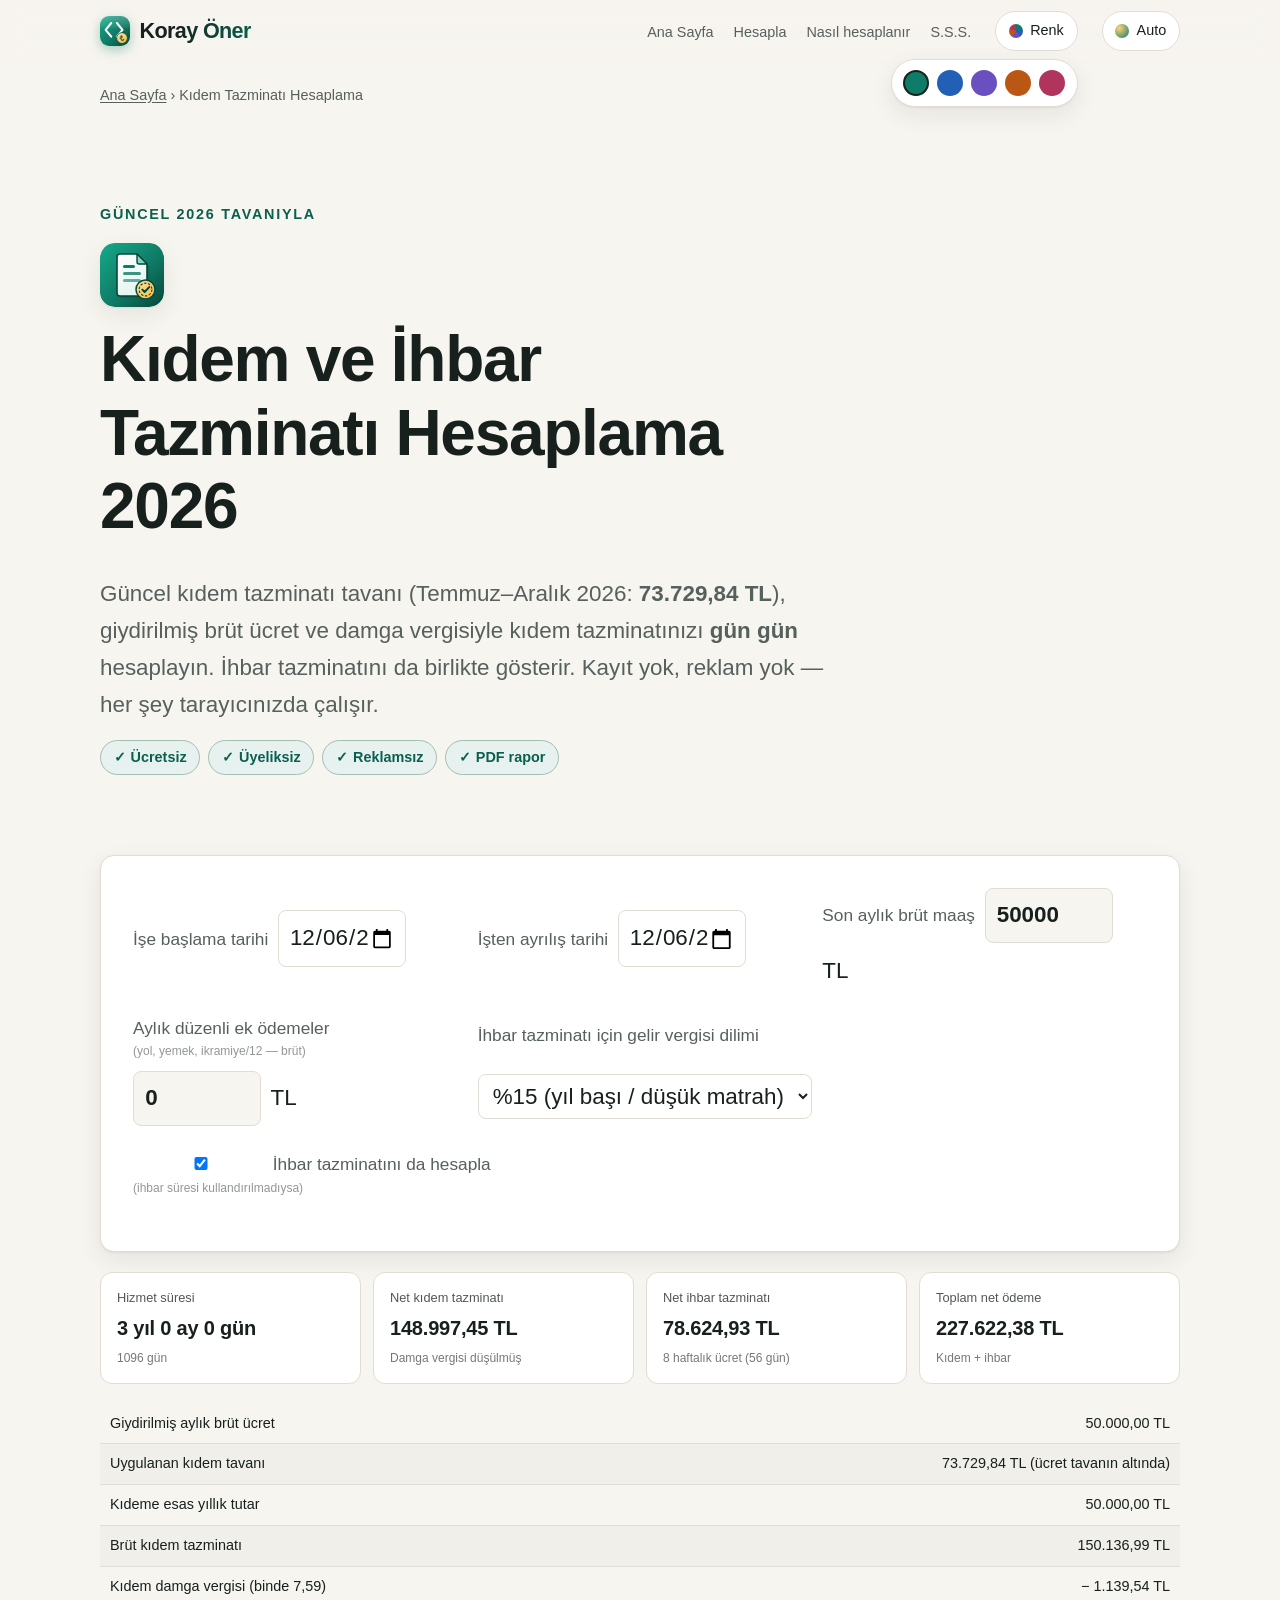
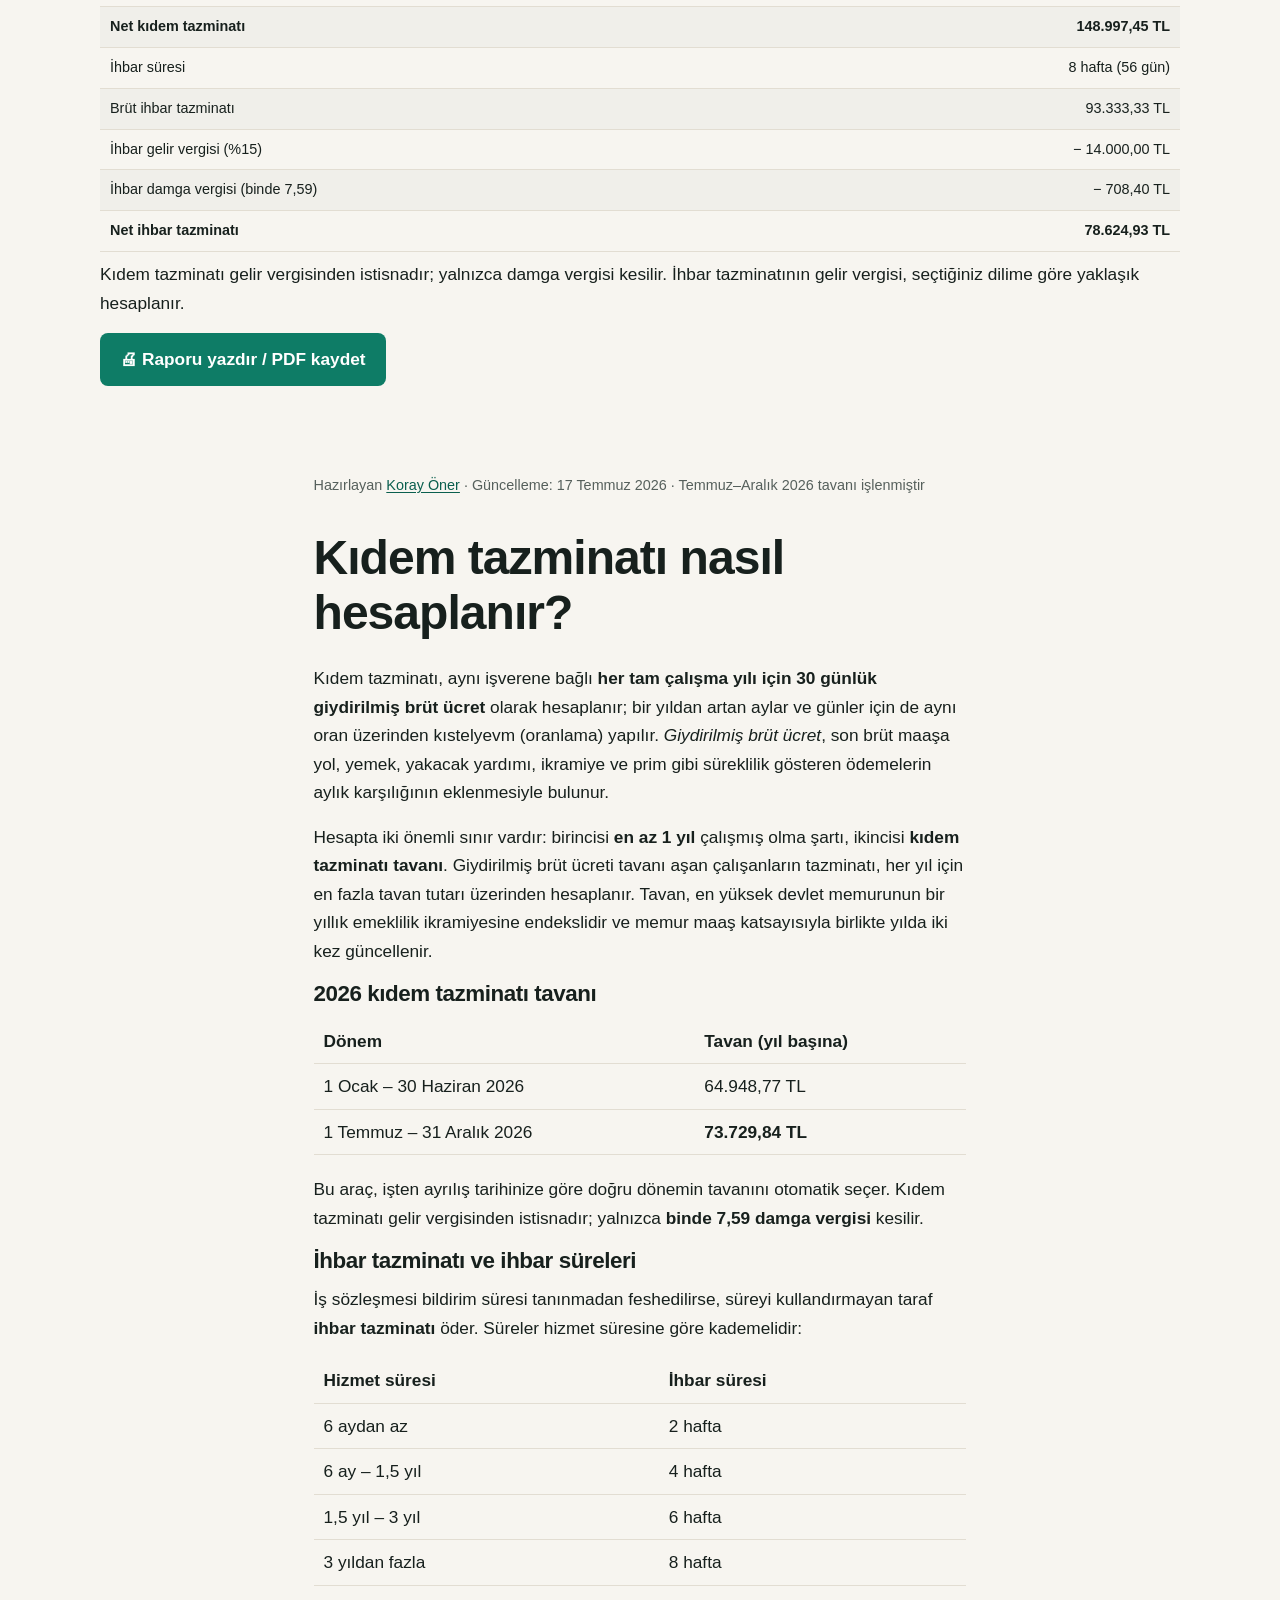
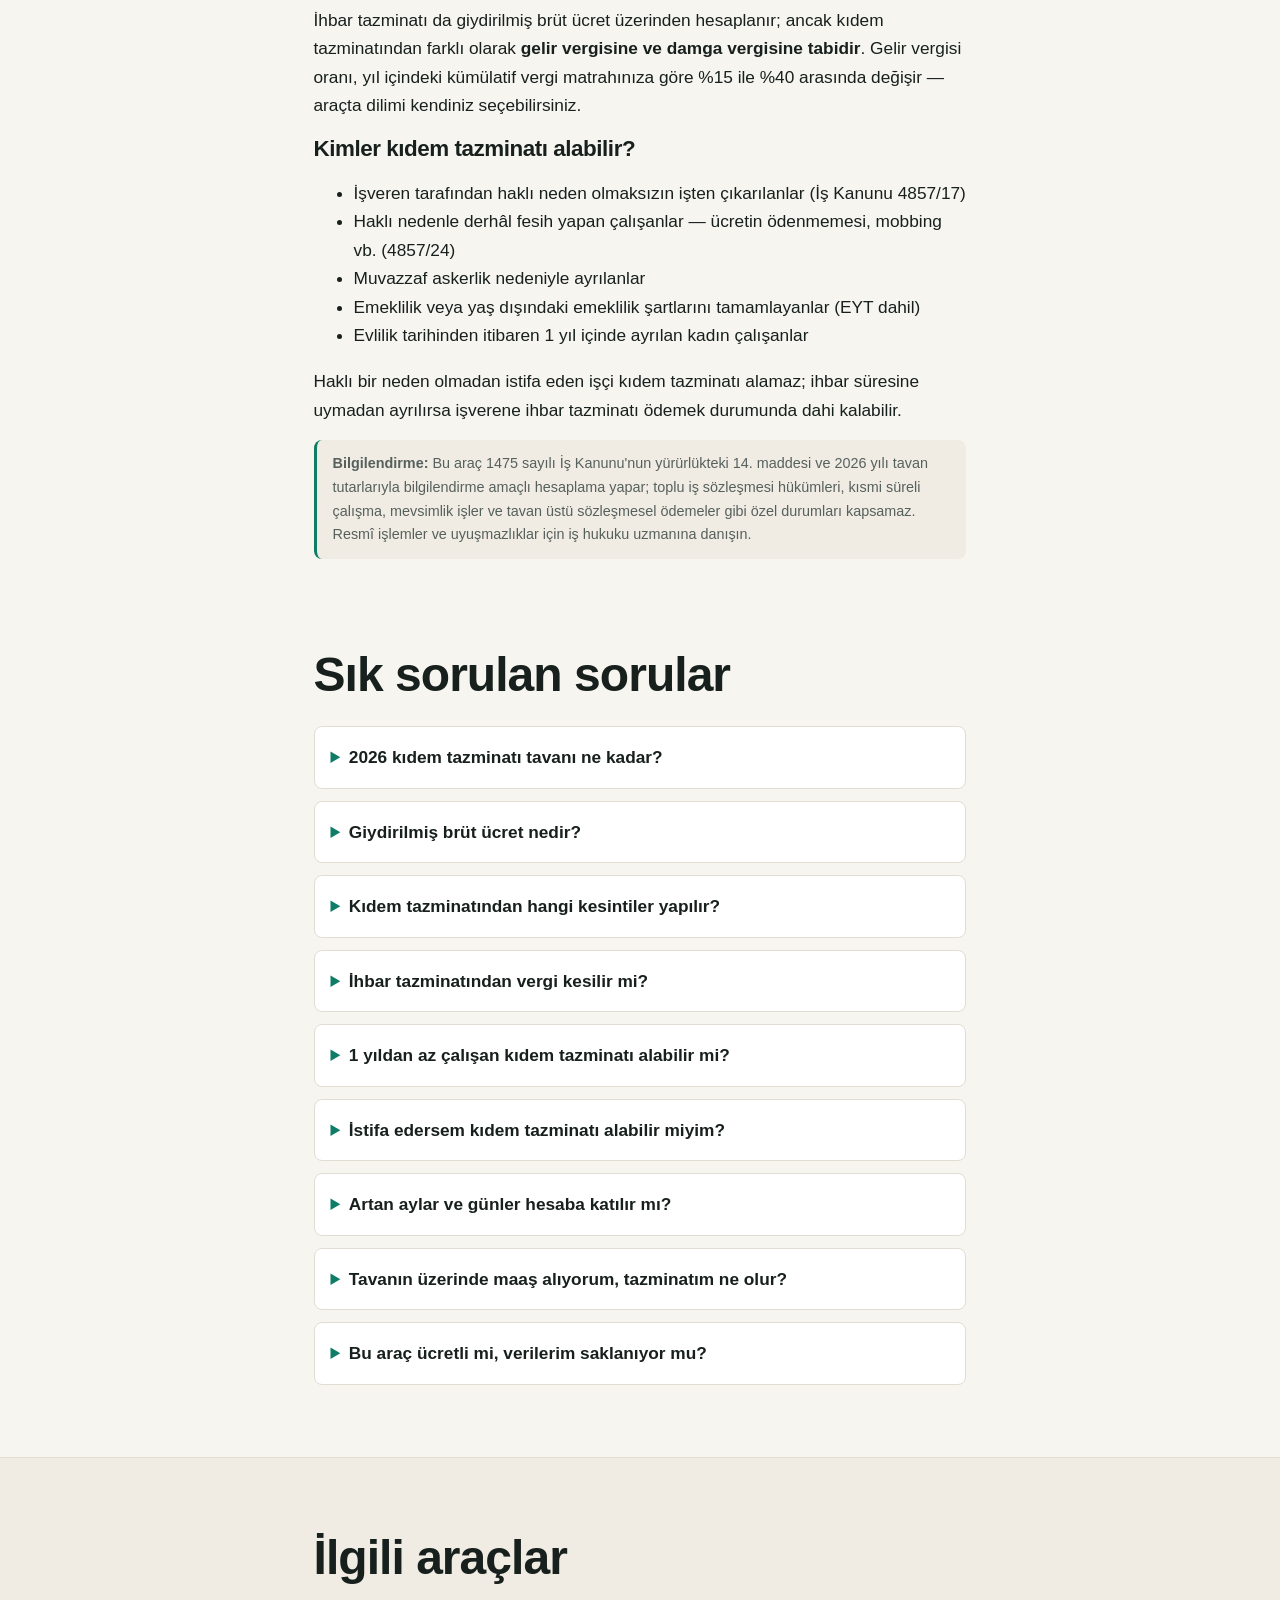
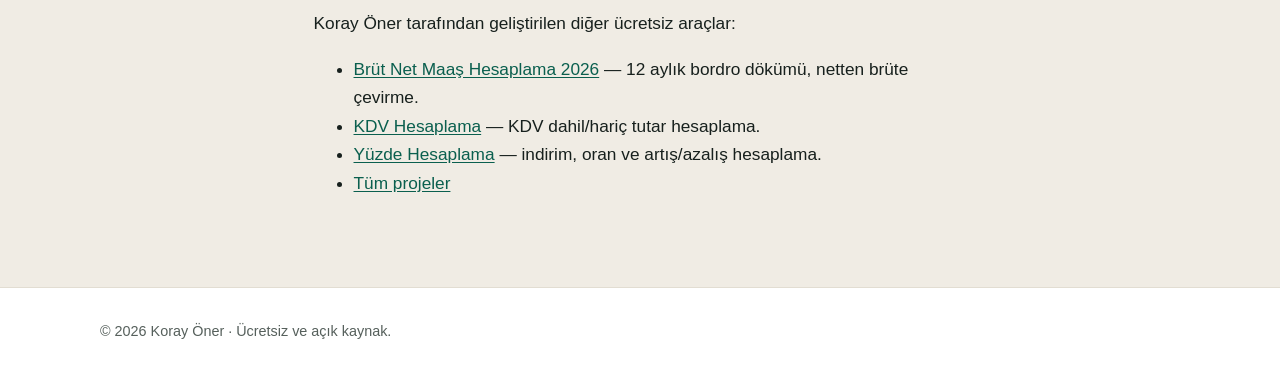
==== kidem-tazminati-hesaplama/index.html @ 37cda0bd "Tasarım yenilemesi: güçlü SVG logolar, palet seçici, araç dizini, PDF rapor - Site logosu ve araç ik" ====
<!DOCTYPE html>
<html lang="tr" data-theme="auto">
<head>
  <!-- Google tag (gtag.js) -->
  <script async src="https://www.googletagmanager.com/gtag/js?id=G-S3QSJJ3FFY"></script>
  <script>
    window.dataLayer = window.dataLayer || [];
    function gtag(){dataLayer.push(arguments);}
    gtag('js', new Date());
    gtag('config', 'G-S3QSJJ3FFY');
  </script>
  <meta charset="UTF-8">
  <meta name="viewport" content="width=device-width, initial-scale=1">
  <title>Kıdem ve İhbar Tazminatı Hesaplama 2026 — Ücretsiz ve Üyeliksiz | Koray Öner</title>
  <meta name="description" content="2026 kıdem tazminatı hesaplama: güncel tavan (Temmuz–Aralık 73.729,84 TL), giydirilmiş brüt ücret, damga vergisi ve ihbar tazminatıyla gün gün hesaplayın; PDF rapor alın. Tamamen ücretsiz, üyelik gerektirmez.">
  <meta name="author" content="Koray Öner">
  <link rel="author" href="https://github.com/korayoner">
  <meta name="theme-color" content="#0e7c66" media="(prefers-color-scheme: light)">
  <meta name="theme-color" content="#0b0d10" media="(prefers-color-scheme: dark)">
  <meta name="color-scheme" content="light dark">
  <meta name="robots" content="index, follow, max-image-preview:large, max-snippet:-1">
  <link rel="canonical" href="https://korayoner.github.io/kidem-tazminati-hesaplama/">

  <link rel="icon" href="../favicon.ico" sizes="32x32">
  <link rel="icon" href="favicon.svg" type="image/svg+xml">
  <link rel="apple-touch-icon" href="../apple-touch-icon.png">

  <meta property="og:type" content="website">
  <meta property="og:site_name" content="Koray Öner">
  <meta property="og:title" content="Kıdem ve İhbar Tazminatı Hesaplama 2026 — Güncel Tavanla">
  <meta property="og:description" content="Güncel kıdem tazminatı tavanı, giydirilmiş brüt ücret ve damga vergisiyle kıdem + ihbar tazminatını gün gün hesaplayın.">
  <meta property="og:url" content="https://korayoner.github.io/kidem-tazminati-hesaplama/">
  <meta property="og:locale" content="tr_TR">
  <meta property="og:image" content="https://korayoner.github.io/images/koray-oner-kapak.png">
  <meta property="og:image:width" content="1200">
  <meta property="og:image:height" content="630">
  <meta property="og:image:alt" content="Koray Öner tarafından geliştirilen ücretsiz kıdem tazminatı hesaplama aracı">
  <meta name="twitter:card" content="summary_large_image">
  <meta name="twitter:title" content="Kıdem ve İhbar Tazminatı Hesaplama 2026">
  <meta name="twitter:description" content="Güncel tavanla kıdem ve ihbar tazminatı hesaplama — ücretsiz, reklamsız, kayıtsız.">
  <meta name="twitter:image" content="https://korayoner.github.io/images/koray-oner-kapak.png">

  <link rel="stylesheet" href="../style.css">
  <link rel="stylesheet" href="../tools.css">
  <link rel="stylesheet" href="style.css">

  <script type="application/ld+json">
  {
    "@context": "https://schema.org",
    "@graph": [
      {
        "@type": "WebApplication",
        "@id": "https://korayoner.github.io/kidem-tazminati-hesaplama/#app",
        "name": "Kıdem ve İhbar Tazminatı Hesaplama 2026",
        "url": "https://korayoner.github.io/kidem-tazminati-hesaplama/",
        "applicationCategory": "FinanceApplication",
        "operatingSystem": "Any (web browser)",
        "inLanguage": "tr",
        "isAccessibleForFree": true,
        "offers": { "@type": "Offer", "price": "0", "priceCurrency": "TRY" },
        "description": "2026 kıdem tazminatı tavanı, giydirilmiş brüt ücret, damga vergisi ve ihbar süreleriyle kıdem ve ihbar tazminatı hesaplama aracı. Hizmet süresini gün gün hesaplar.",
        "author": { "@id": "https://korayoner.github.io/#koray-oner" },
        "creator": { "@id": "https://korayoner.github.io/#koray-oner" },
        "publisher": { "@id": "https://korayoner.github.io/#koray-oner" }
      },
      {
        "@type": "Person",
        "@id": "https://korayoner.github.io/#koray-oner",
        "name": "Koray Öner",
        "url": "https://korayoner.github.io/",
        "jobTitle": "Yazılım Geliştirici",
        "sameAs": [
          "https://onerkoray.github.io/",
          "https://github.com/korayoner",
          "https://www.linkedin.com/in/korayoner/",
          "https://substack.com/@korayner",
          "https://www.xing.com/profile/Koray_Oener015108",
          "https://dl.acm.org/profile/81100070426",
          "https://metu.academia.edu/KorayÖner",
          "https://500px.com/p/korayoner",
          "https://www.reddit.com/user/Affectionate_Fig3049"
        ]
      },
      {
        "@type": "BreadcrumbList",
        "itemListElement": [
          { "@type": "ListItem", "position": 1, "name": "Ana Sayfa", "item": "https://korayoner.github.io/" },
          { "@type": "ListItem", "position": 2, "name": "Kıdem Tazminatı Hesaplama", "item": "https://korayoner.github.io/kidem-tazminati-hesaplama/" }
        ]
      },
      {
        "@type": "HowTo",
        "name": "Kıdem tazminatı nasıl hesaplanır?",
        "description": "2026 yılında kıdem tazminatı hesaplamanın adımları.",
        "step": [
          { "@type": "HowToStep", "position": 1, "name": "Giydirilmiş brüt ücreti bulun", "text": "Son brüt maaşa yol, yemek, ikramiye gibi düzenli ödemelerin aylık karşılığı eklenir; buna giydirilmiş brüt ücret denir." },
          { "@type": "HowToStep", "position": 2, "name": "Tavanla karşılaştırın", "text": "Giydirilmiş brüt, kıdem tazminatı tavanını (Temmuz–Aralık 2026: 73.729,84 TL) aşıyorsa hesapta tavan tutarı esas alınır." },
          { "@type": "HowToStep", "position": 3, "name": "Hizmet süresiyle çarpın", "text": "Her tam yıl için 30 günlük (bir aylık) giydirilmiş brüt ücret ödenir; artan aylar ve günler de oranlanarak eklenir." },
          { "@type": "HowToStep", "position": 4, "name": "Damga vergisini düşün", "text": "Kıdem tazminatı gelir vergisinden istisnadır; yalnızca binde 7,59 damga vergisi kesilir. Kalan tutar net kıdem tazminatıdır." }
        ]
      },
      {
        "@type": "FAQPage",
        "mainEntity": [
          { "@type": "Question", "name": "2026 kıdem tazminatı tavanı ne kadar?", "acceptedAnswer": { "@type": "Answer", "text": "1 Temmuz – 31 Aralık 2026 döneminde kıdem tazminatı tavanı 73.729,84 TL'dir. Ocak–Haziran 2026 döneminde 64.948,77 TL olarak uygulanmıştır. Giydirilmiş brüt ücreti tavanı aşanların kıdem tazminatı, her yıl için en fazla tavan tutarı üzerinden hesaplanır." } },
          { "@type": "Question", "name": "Kıdem tazminatını kimler alabilir?", "acceptedAnswer": { "@type": "Answer", "text": "Aynı işverene bağlı en az 1 yıl çalışmış olmak şartıyla; işveren tarafından haklı neden olmaksızın işten çıkarılanlar, haklı nedenle istifa edenler, askerlik, emeklilik, kadın çalışanın evlilik sonrası 1 yıl içinde ayrılması gibi durumlarda kıdem tazminatı hak edilir. Kendi isteğiyle (haklı neden olmadan) istifa eden işçi kıdem tazminatı alamaz." } },
          { "@type": "Question", "name": "Giydirilmiş brüt ücret nedir?", "acceptedAnswer": { "@type": "Answer", "text": "Son brüt maaşa ek olarak süreklilik gösteren yol, yemek, yakacak, ikramiye, prim gibi ödemelerin aylık karşılığının eklenmesiyle bulunan tutardır. Kıdem ve ihbar tazminatı bu giydirilmiş ücret üzerinden hesaplanır." } },
          { "@type": "Question", "name": "Kıdem tazminatından vergi kesilir mi?", "acceptedAnswer": { "@type": "Answer", "text": "Tavana kadar olan kıdem tazminatı gelir vergisinden istisnadır; yalnızca binde 7,59 oranında damga vergisi kesilir. İhbar tazminatı ise hem gelir vergisine hem damga vergisine tabidir." } },
          { "@type": "Question", "name": "İhbar tazminatı nasıl hesaplanır?", "acceptedAnswer": { "@type": "Answer", "text": "İhbar süresi hizmet süresine göre belirlenir: 6 aydan az çalışmada 2 hafta, 6 ay–1,5 yıl arasında 4 hafta, 1,5–3 yıl arasında 6 hafta, 3 yıldan fazla çalışmada 8 haftadır. İhbar tazminatı, bu sürenin giydirilmiş brüt ücret karşılığıdır ve gelir vergisi ile damga vergisi kesilir." } },
          { "@type": "Question", "name": "İstifa eden işçi kıdem tazminatı alabilir mi?", "acceptedAnswer": { "@type": "Answer", "text": "Kural olarak alamaz. Ancak haklı nedenle fesih (ücretin ödenmemesi, mobbing vb.), askerlik, emeklilik veya yaş dışındaki emeklilik şartlarını tamamlama (EYT dahil) ve kadın çalışanın evlilik tarihinden itibaren 1 yıl içinde ayrılması durumlarında istifa etse de kıdem tazminatına hak kazanır." } },
          { "@type": "Question", "name": "Kıdem tazminatında hizmet süresi nasıl hesaplanır?", "acceptedAnswer": { "@type": "Answer", "text": "İşe başlama ve iş sözleşmesinin sona erdiği tarih arasındaki süre esas alınır. Her tam yıl için 30 günlük giydirilmiş ücret ödenir; bir yıldan artan aylar ve günler de aynı oran üzerinden kıstelyevm (oranlama) yöntemiyle hesaplanır." } }
        ]
      }
    ]
  }
  </script>
</head>
<body>
  <a class="skip-link" href="#main">İçeriğe geç</a>

  <header class="site-header" role="banner">
    <div class="wrap header-inner">
      <a class="brand" href="../" aria-label="Koray Öner ana sayfa">
        <img class="brand-mark" src="../logo.svg" width="32" height="32" alt="" aria-hidden="true">
        <span class="brand-name">Koray Öner</span>
      </a>
      <nav class="site-nav" aria-label="Birincil">
        <ul>
          <li><a href="../">Ana Sayfa</a></li>
          <li><a href="#hesapla">Hesapla</a></li>
          <li><a href="#nasil">Nasıl hesaplanır</a></li>
          <li><a href="#sss">S.S.S.</a></li>
        </ul>
      </nav>
      <div class="palette">
        <button class="theme-toggle palette-toggle" type="button" aria-expanded="false" aria-label="Renk paleti seç">
          <span class="palette-dot" aria-hidden="true"></span>
          <span class="theme-toggle-label">Renk</span>
        </button>
        <div class="palette-pop" hidden>
          <button type="button" data-accent="yesil" style="--sw:#0e7c66" aria-label="Yeşil tema"></button>
          <button type="button" data-accent="mavi" style="--sw:#2160b4" aria-label="Mavi tema"></button>
          <button type="button" data-accent="mor" style="--sw:#6a4fc0" aria-label="Mor tema"></button>
          <button type="button" data-accent="turuncu" style="--sw:#bb5714" aria-label="Turuncu tema"></button>
          <button type="button" data-accent="gul" style="--sw:#b0345c" aria-label="Gül tema"></button>
        </div>
      </div>
      <button class="theme-toggle" type="button" id="themeToggle" aria-label="Temayı değiştir">
        <span class="theme-toggle-icon" aria-hidden="true"></span>
        <span class="theme-toggle-label">Tema</span>
      </button>
    </div>
  </header>

  <main id="main">
    <nav class="breadcrumb wrap" aria-label="Site haritası">
      <a href="../">Ana Sayfa</a> <span aria-hidden="true">›</span> Kıdem Tazminatı Hesaplama
    </nav>

    <section class="hero" aria-labelledby="hero-title">
      <div class="wrap hero-inner">
        <p class="eyebrow">Güncel 2026 tavanıyla</p>
        <img class="tool-logo" src="favicon.svg" width="60" height="60" alt="" aria-hidden="true" decoding="async">
        <h1 id="hero-title">Kıdem ve İhbar Tazminatı Hesaplama 2026</h1>
        <p class="lede">
          Güncel kıdem tazminatı tavanı (Temmuz–Aralık 2026: <strong>73.729,84 TL</strong>),
          giydirilmiş brüt ücret ve damga vergisiyle kıdem tazminatınızı <strong>gün gün</strong> hesaplayın.
          İhbar tazminatını da birlikte gösterir. Kayıt yok, reklam yok — her şey tarayıcınızda çalışır.
        </p>
        <ul class="badges" aria-label="Araç özellikleri">
          <li>Ücretsiz</li>
          <li>Üyeliksiz</li>
          <li>Reklamsız</li>
          <li>PDF rapor</li>
        </ul>
      </div>
    </section>

    <section id="hesapla" class="calc" aria-labelledby="calc-title">
      <div class="wrap">
        <h2 id="calc-title" class="visually-hidden">Kıdem ve ihbar tazminatı hesaplama aracı</h2>

        <div class="report-head" aria-hidden="true">
          <img src="favicon.svg" alt="">
          <div>
            <div class="report-title">Kıdem ve İhbar Tazminatı Raporu — 2026</div>
            <div class="report-meta">korayoner.github.io/kidem-tazminati-hesaplama · Rapor tarihi: <span id="report-date"></span></div>
          </div>
        </div>
        <div class="report-inputs" id="report-inputs" aria-hidden="true"></div>

        <form id="kidem-form" class="panel">
          <div class="field-grid">
            <p class="panel-q">
              <label for="in-start">İşe başlama tarihi</label>
              <input type="date" id="in-start" required>
            </p>
            <p class="panel-q">
              <label for="in-end">İşten ayrılış tarihi</label>
              <input type="date" id="in-end" required>
            </p>
            <p class="panel-q">
              <label for="in-gross">Son aylık brüt maaş</label>
              <input type="text" id="in-gross" inputmode="decimal" value="50000"> TL
            </p>
            <p class="panel-q">
              <label for="in-extras">Aylık düzenli ek ödemeler <span class="muted-note">(yol, yemek, ikramiye/12 — brüt)</span></label>
              <input type="text" id="in-extras" inputmode="decimal" value="0"> TL
            </p>
            <p class="panel-q">
              <label for="in-bracket">İhbar tazminatı için gelir vergisi dilimi</label>
              <select id="in-bracket">
                <option value="0.15" selected>%15 (yıl başı / düşük matrah)</option>
                <option value="0.20">%20</option>
                <option value="0.27">%27</option>
                <option value="0.35">%35</option>
                <option value="0.40">%40</option>
              </select>
            </p>
            <p class="panel-q panel-q--check">
              <label><input type="checkbox" id="in-ihbar" checked> İhbar tazminatını da hesapla <span class="muted-note">(ihbar süresi kullandırılmadıysa)</span></label>
            </p>
          </div>
        </form>

        <div id="results" hidden>
          <div id="summary" aria-live="polite"></div>
          <div id="detail"></div>
          <p class="report-actions no-print">
            <button type="button" id="printBtn" class="btn btn-primary">🖨 Raporu yazdır / PDF kaydet</button>
          </p>
        </div>
        <p id="msg" class="muted-note" aria-live="polite" hidden></p>

        <div class="report-foot" aria-hidden="true">
          Bu rapor korayoner.github.io/kidem-tazminati-hesaplama adresindeki ücretsiz araçla, 1475 sayılı İş Kanunu m.14
          ve 2026 tavan tutarları kullanılarak bilgilendirme amaçlı oluşturulmuştur. Resmî işlemler için iş hukuku uzmanına danışın.
          · © Koray Öner
        </div>
      </div>
    </section>

    <article class="content">
      <div class="wrap prose">
        <p class="byline muted">Hazırlayan <a href="../#about" rel="author">Koray Öner</a> · Güncelleme: 17 Temmuz 2026 · Temmuz–Aralık 2026 tavanı işlenmiştir</p>

        <h2 id="nasil">Kıdem tazminatı nasıl hesaplanır?</h2>
        <p>
          Kıdem tazminatı, aynı işverene bağlı <strong>her tam çalışma yılı için 30 günlük giydirilmiş
          brüt ücret</strong> olarak hesaplanır; bir yıldan artan aylar ve günler için de aynı oran
          üzerinden kıstelyevm (oranlama) yapılır. <em>Giydirilmiş brüt ücret</em>, son brüt maaşa yol,
          yemek, yakacak yardımı, ikramiye ve prim gibi süreklilik gösteren ödemelerin aylık
          karşılığının eklenmesiyle bulunur.
        </p>
        <p>
          Hesapta iki önemli sınır vardır: birincisi <strong>en az 1 yıl</strong> çalışmış olma şartı,
          ikincisi <strong>kıdem tazminatı tavanı</strong>. Giydirilmiş brüt ücreti tavanı aşan
          çalışanların tazminatı, her yıl için en fazla tavan tutarı üzerinden hesaplanır. Tavan, en
          yüksek devlet memurunun bir yıllık emeklilik ikramiyesine endekslidir ve memur maaş
          katsayısıyla birlikte yılda iki kez güncellenir.
        </p>

        <h3>2026 kıdem tazminatı tavanı</h3>
        <table class="brackets">
          <thead><tr><th>Dönem</th><th>Tavan (yıl başına)</th></tr></thead>
          <tbody>
            <tr><td>1 Ocak – 30 Haziran 2026</td><td>64.948,77 TL</td></tr>
            <tr><td>1 Temmuz – 31 Aralık 2026</td><td><strong>73.729,84 TL</strong></td></tr>
          </tbody>
        </table>
        <p>
          Bu araç, işten ayrılış tarihinize göre doğru dönemin tavanını otomatik seçer. Kıdem
          tazminatı gelir vergisinden istisnadır; yalnızca <strong>binde 7,59 damga vergisi</strong>
          kesilir.
        </p>

        <h3>İhbar tazminatı ve ihbar süreleri</h3>
        <p>
          İş sözleşmesi bildirim süresi tanınmadan feshedilirse, süreyi kullandırmayan taraf
          <strong>ihbar tazminatı</strong> öder. Süreler hizmet süresine göre kademelidir:
        </p>
        <table class="brackets">
          <thead><tr><th>Hizmet süresi</th><th>İhbar süresi</th></tr></thead>
          <tbody>
            <tr><td>6 aydan az</td><td>2 hafta</td></tr>
            <tr><td>6 ay – 1,5 yıl</td><td>4 hafta</td></tr>
            <tr><td>1,5 yıl – 3 yıl</td><td>6 hafta</td></tr>
            <tr><td>3 yıldan fazla</td><td>8 hafta</td></tr>
          </tbody>
        </table>
        <p>
          İhbar tazminatı da giydirilmiş brüt ücret üzerinden hesaplanır; ancak kıdem tazminatından
          farklı olarak <strong>gelir vergisine ve damga vergisine tabidir</strong>. Gelir vergisi
          oranı, yıl içindeki kümülatif vergi matrahınıza göre %15 ile %40 arasında değişir — araçta
          dilimi kendiniz seçebilirsiniz.
        </p>

        <h3>Kimler kıdem tazminatı alabilir?</h3>
        <ul>
          <li>İşveren tarafından haklı neden olmaksızın işten çıkarılanlar (İş Kanunu 4857/17)</li>
          <li>Haklı nedenle derhâl fesih yapan çalışanlar — ücretin ödenmemesi, mobbing vb. (4857/24)</li>
          <li>Muvazzaf askerlik nedeniyle ayrılanlar</li>
          <li>Emeklilik veya yaş dışındaki emeklilik şartlarını tamamlayanlar (EYT dahil)</li>
          <li>Evlilik tarihinden itibaren 1 yıl içinde ayrılan kadın çalışanlar</li>
        </ul>
        <p>
          Haklı bir neden olmadan istifa eden işçi kıdem tazminatı alamaz; ihbar süresine uymadan
          ayrılırsa işverene ihbar tazminatı ödemek durumunda dahi kalabilir.
        </p>

        <p class="disclaimer muted">
          <strong>Bilgilendirme:</strong> Bu araç 1475 sayılı İş Kanunu'nun yürürlükteki 14. maddesi ve
          2026 yılı tavan tutarlarıyla bilgilendirme amaçlı hesaplama yapar; toplu iş sözleşmesi
          hükümleri, kısmi süreli çalışma, mevsimlik işler ve tavan üstü sözleşmesel ödemeler gibi özel
          durumları kapsamaz. Resmî işlemler ve uyuşmazlıklar için iş hukuku uzmanına danışın.
        </p>
      </div>
    </article>

    <section id="sss" class="faq">
      <div class="wrap prose">
        <h2>Sık sorulan sorular</h2>
        <div class="faq-list">
          <details><summary>2026 kıdem tazminatı tavanı ne kadar?</summary><p>Temmuz–Aralık 2026 döneminde 73.729,84 TL, Ocak–Haziran 2026 döneminde 64.948,77 TL'dir. Giydirilmiş brüt ücreti tavanı aşanların hesabı tavan üzerinden yapılır.</p></details>
          <details><summary>Giydirilmiş brüt ücret nedir?</summary><p>Son brüt maaşa yol, yemek, yakacak, ikramiye ve prim gibi düzenli ödemelerin aylık karşılığının eklenmesiyle bulunan tutardır; kıdem ve ihbar tazminatı bunun üzerinden hesaplanır.</p></details>
          <details><summary>Kıdem tazminatından hangi kesintiler yapılır?</summary><p>Tavana kadar gelir vergisinden istisnadır; yalnızca binde 7,59 damga vergisi kesilir.</p></details>
          <details><summary>İhbar tazminatından vergi kesilir mi?</summary><p>Evet. İhbar tazminatı hem gelir vergisine (kümülatif matraha göre %15–%40) hem binde 7,59 damga vergisine tabidir.</p></details>
          <details><summary>1 yıldan az çalışan kıdem tazminatı alabilir mi?</summary><p>Hayır. Kıdem tazminatı için aynı işverene bağlı en az 1 tam yıl çalışmış olmak gerekir. İhbar tazminatı için ise süre şartı yoktur.</p></details>
          <details><summary>İstifa edersem kıdem tazminatı alabilir miyim?</summary><p>Kural olarak hayır; ancak haklı nedenle fesih, askerlik, emeklilik/EYT ve kadın çalışanın evlilik sonrası 1 yıl içinde ayrılması durumlarında istifa etseniz de hak kazanırsınız.</p></details>
          <details><summary>Artan aylar ve günler hesaba katılır mı?</summary><p>Evet. Tam yıllardan artan süre için de oranlama (kıstelyevm) yapılır; bu araç hizmet sürenizi gün hassasiyetinde hesaplar.</p></details>
          <details><summary>Tavanın üzerinde maaş alıyorum, tazminatım ne olur?</summary><p>Hesap, her yıl için en fazla tavan tutarı (Temmuz–Aralık 2026: 73.729,84 TL) üzerinden yapılır. İhbar tazminatında ise tavan uygulanmaz, gerçek giydirilmiş ücret esas alınır.</p></details>
          <details><summary>Bu araç ücretli mi, verilerim saklanıyor mu?</summary><p>Tamamen ücretsizdir, reklam içermez. Bütün hesaplamalar cihazınızda yapılır; girdiğiniz bilgiler hiçbir yere gönderilmez.</p></details>
        </div>
      </div>
    </section>

    <section class="related">
      <div class="wrap prose">
        <h2>İlgili araçlar</h2>
        <p>Koray Öner tarafından geliştirilen diğer ücretsiz araçlar:</p>
        <ul>
          <li><a href="../maas-hesaplama/">Brüt Net Maaş Hesaplama 2026</a> — 12 aylık bordro dökümü, netten brüte çevirme.</li>
          <li><a href="https://onerkoray.github.io/kdv-hesaplama/">KDV Hesaplama</a> — KDV dahil/hariç tutar hesaplama.</li>
          <li><a href="https://onerkoray.github.io/yuzde-hesaplama/">Yüzde Hesaplama</a> — indirim, oran ve artış/azalış hesaplama.</li>
          <li><a href="../">Tüm projeler</a></li>
        </ul>
      </div>
    </section>
  </main>

  <footer class="site-footer" role="contentinfo">
    <div class="wrap footer-legal">
      <p class="muted">© <span id="year">2026</span> Koray Öner · Ücretsiz ve açık kaynak.</p>
    </div>
  </footer>

  <script src="script.js" defer></script>
  <script src="../script.js" defer></script>
</body>
</html>
---- style.css ----
/* =========================================================================
   Koray Öner — kişisel sayfa · style.css
   ========================================================================= */
:root {
  color-scheme: light dark;
  /* Renk paleti: --accent* değişkenleri data-accent ile değiştirilebilir */
  --accent: #0e7c66; --accent-strong: #0a5f4e;
  --accent-bright: #2bb596; --accent-bright-2: #1f9c80; --accent-glow: #4fd3b4;
  --brand: var(--accent); --brand-strong: var(--accent-strong); --brand-contrast: #fff;
  --bg: #f7f5f0; --surface: #fff; --surface-2: #f0ece4; --border: #e2ddd2;
  --text: #17201d; --text-muted: #56605c; --focus: var(--accent);
  --radius-sm: 8px; --radius: 14px;
  --shadow: 0 1px 2px rgba(16,24,20,.06), 0 8px 24px rgba(16,24,20,.08);
  --step--1: clamp(.82rem,.78rem + .2vw,.9rem);
  --step-0: clamp(1rem,.95rem + .25vw,1.08rem);
  --step-1: clamp(1.2rem,1.1rem + .5vw,1.4rem);
  --step-2: clamp(1.5rem,1.3rem + 1vw,2rem);
  --step-3: clamp(2rem,1.6rem + 2vw,3rem);
  --step-4: clamp(2.5rem,1.9rem + 3vw,4rem);
  --wrap: 1080px;
}
@media (prefers-color-scheme: dark) {
  :root[data-theme="auto"] {
    --bg: #0b0d10; --surface: #14181d; --surface-2: #1b2027; --border: #2a313a;
    --text: #eef1f4; --text-muted: #a4adb6;
    --brand: var(--accent-bright); --brand-strong: var(--accent-bright-2); --focus: var(--accent-glow);
    --shadow: 0 1px 2px rgba(0,0,0,.4), 0 10px 30px rgba(0,0,0,.5);
  }
}
:root[data-theme="dark"] {
  --bg: #0b0d10; --surface: #14181d; --surface-2: #1b2027; --border: #2a313a;
  --text: #eef1f4; --text-muted: #a4adb6;
  --brand: var(--accent-bright); --brand-strong: var(--accent-bright-2); --focus: var(--accent-glow);
  --shadow: 0 1px 2px rgba(0,0,0,.4), 0 10px 30px rgba(0,0,0,.5);
}

/* ---- Seçilebilir renk paletleri ---- */
:root[data-accent="mavi"]    { --accent:#2160b4; --accent-strong:#194e94; --accent-bright:#5b9be6; --accent-bright-2:#3f87d9; --accent-glow:#8ec1f2; }
:root[data-accent="mor"]     { --accent:#6a4fc0; --accent-strong:#57409f; --accent-bright:#a08ae0; --accent-bright-2:#8a70d6; --accent-glow:#c3b4ee; }
:root[data-accent="turuncu"] { --accent:#bb5714; --accent-strong:#9a4610; --accent-bright:#e8905a; --accent-bright-2:#d97b3f; --accent-glow:#f3b98e; }
:root[data-accent="gul"]     { --accent:#b0345c; --accent-strong:#92294b; --accent-bright:#e07399; --accent-bright-2:#d15a85; --accent-glow:#eda6c0; }

*, *::before, *::after { box-sizing: border-box; }
html { scroll-behavior: smooth; -webkit-text-size-adjust: 100%; }
body {
  margin: 0; background: var(--bg); color: var(--text);
  font-family: -apple-system, BlinkMacSystemFont, "Segoe UI", Roboto, Helvetica, Arial, sans-serif;
  font-size: var(--step-0); line-height: 1.65; -webkit-font-smoothing: antialiased;
}
h1, h2, h3 { line-height: 1.15; letter-spacing: -.02em; margin: 0 0 .5em; }
h1 { font-size: var(--step-4); }
h2 { font-size: var(--step-3); }
h3 { font-size: var(--step-1); }
p { margin: 0 0 1rem; }
a { color: var(--brand-strong); text-underline-offset: 2px; }
a:hover { color: var(--brand); }
.wrap { width: min(100% - 2.5rem, var(--wrap)); margin-inline: auto; }

:focus-visible { outline: 3px solid var(--focus); outline-offset: 2px; border-radius: 4px; }
.skip-link {
  position: absolute; left: .75rem; top: -3rem; background: var(--brand); color: #fff;
  padding: .6rem 1rem; border-radius: var(--radius-sm); z-index: 100; transition: top .15s ease;
}
.skip-link:focus { top: .75rem; }

.btn {
  display: inline-flex; align-items: center; gap: .5rem; font: inherit; font-weight: 600;
  cursor: pointer; padding: .7rem 1.2rem; border-radius: var(--radius-sm);
  border: 1px solid transparent; text-decoration: none; transition: background .15s, border-color .15s, transform .12s;
}
.btn:active { transform: translateY(1px); }
.btn-primary { background: var(--brand); color: var(--brand-contrast); }
.btn-primary:hover { background: var(--brand-strong); color: #fff; }
.btn-ghost { background: var(--surface); color: var(--text); border-color: var(--border); }
.btn-ghost:hover { border-color: var(--brand); color: var(--brand-strong); }

.site-header {
  position: sticky; top: 0; z-index: 50; border-bottom: 1px solid transparent;
  background: color-mix(in srgb, var(--bg) 82%, transparent);
  backdrop-filter: saturate(180%) blur(12px);
  transition: border-color .25s ease, box-shadow .25s ease;
}
.site-header.is-scrolled { border-bottom-color: var(--border); box-shadow: 0 6px 24px rgba(16,24,20,.06); }
.header-inner { display: flex; align-items: center; gap: 1.5rem; padding: .7rem 0; }
.brand { display: inline-flex; align-items: center; gap: .6rem; color: var(--text); text-decoration: none; font-weight: 700; }
.brand-mark {
  display: block; inline-size: 30px; block-size: 30px; border-radius: 9px;
  box-shadow: 0 4px 12px color-mix(in srgb, var(--brand) 35%, transparent);
  transition: transform .35s cubic-bezier(.34,1.56,.64,1);
}
.brand:hover .brand-mark { transform: rotate(-8deg) scale(1.08); }
.brand-name {
  font-size: 1.35rem; font-weight: 800; letter-spacing: -.03em; white-space: nowrap;
  background: linear-gradient(92deg, var(--text) 30%, var(--brand-strong));
  -webkit-background-clip: text; background-clip: text; color: transparent;
}
.site-nav { margin-left: auto; }
.site-nav ul { display: flex; gap: 1.25rem; list-style: none; margin: 0; padding: 0; }
.site-nav a { color: var(--text-muted); text-decoration: none; font-weight: 500; font-size: var(--step--1); }
.site-nav a:hover { color: var(--text); }
.theme-toggle {
  display: inline-flex; align-items: center; gap: .45rem; background: var(--surface);
  border: 1px solid var(--border); color: var(--text); border-radius: 999px;
  padding: .45rem .8rem; cursor: pointer; font: inherit; font-size: var(--step--1);
}
.theme-toggle:hover { border-color: var(--brand); }
.theme-toggle-icon { width: 14px; height: 14px; border-radius: 50%; background: radial-gradient(circle at 30% 30%, #ffd479, var(--brand)); }

section { padding: clamp(2.5rem,1.5rem + 4vw,4.5rem) 0; }
.hero { position: relative; overflow: hidden; padding: clamp(3rem,2rem + 6vw,6rem) 0 clamp(2rem,1rem + 4vw,4rem); }
.hero-inner { position: relative; z-index: 1; }
/* Animasyonlu, hareketli gradient "blob"lar */
.hero-bg { position: absolute; inset: -20% -10% auto; height: 140%; z-index: 0; pointer-events: none; filter: blur(60px); opacity: .55; }
.hero-bg span { position: absolute; display: block; border-radius: 50%; mix-blend-mode: multiply; will-change: transform; }
.hero-bg span:nth-child(1) { width: 42vw; max-width: 520px; aspect-ratio: 1; left: -6%; top: 4%; background: radial-gradient(circle at 30% 30%, var(--brand), transparent 70%); animation: floatA 18s ease-in-out infinite; }
.hero-bg span:nth-child(2) { width: 34vw; max-width: 420px; aspect-ratio: 1; right: 2%; top: -6%; background: radial-gradient(circle at 40% 40%, #ffd479, transparent 70%); animation: floatB 22s ease-in-out infinite; }
.hero-bg span:nth-child(3) { width: 30vw; max-width: 380px; aspect-ratio: 1; left: 40%; top: 30%; background: radial-gradient(circle at 50% 50%, #3d5a80, transparent 70%); animation: floatC 26s ease-in-out infinite; }
:root[data-theme="dark"] .hero-bg { opacity: .4; }
:root[data-theme="dark"] .hero-bg span { mix-blend-mode: screen; }
@media (prefers-color-scheme: dark) {
  :root[data-theme="auto"] .hero-bg { opacity: .4; }
  :root[data-theme="auto"] .hero-bg span { mix-blend-mode: screen; }
}
@keyframes floatA { 0%,100%{ transform: translate(0,0) scale(1);} 50%{ transform: translate(6%,4%) scale(1.12);} }
@keyframes floatB { 0%,100%{ transform: translate(0,0) scale(1);} 50%{ transform: translate(-5%,6%) scale(1.08);} }
@keyframes floatC { 0%,100%{ transform: translate(0,0) scale(1);} 50%{ transform: translate(4%,-5%) scale(1.15);} }
/* Hero başlığındaki vurgulu isim */
.hero h1 .accent {
  background: linear-gradient(100deg, var(--brand) 0%, var(--brand-strong) 40%, var(--brand) 80%);
  background-size: 220% 100%; -webkit-background-clip: text; background-clip: text; color: transparent;
  animation: shimmer 6s ease-in-out infinite;
}
@keyframes shimmer { 0%,100%{ background-position: 0% 50%; } 50%{ background-position: 100% 50%; } }
.eyebrow { text-transform: uppercase; letter-spacing: .12em; font-size: var(--step--1); font-weight: 700; color: var(--brand-strong); margin-bottom: 1rem; }
.tool-logo { display: block; width: clamp(52px, 8vw, 64px); height: auto; border-radius: 14px; box-shadow: var(--shadow); margin-bottom: 1rem; }
.hero h1 { max-width: 18ch; }
.lede { font-size: var(--step-1); color: var(--text-muted); max-width: 60ch; }
.hero-actions { display: flex; flex-wrap: wrap; gap: .75rem; margin-top: 1.75rem; }

.about { background: var(--surface-2); border-block: 1px solid var(--border); }
.prose { max-width: 68ch; margin-inline: auto; }
.skills { display: flex; flex-wrap: wrap; gap: .6rem; list-style: none; margin: 1.5rem 0 0; padding: 0; }
.skills li { background: var(--surface); border: 1px solid var(--border); border-radius: 999px; padding: .4rem .9rem; font-size: var(--step--1); font-weight: 600; transition: transform .2s ease, border-color .2s ease, color .2s ease, background .2s ease; cursor: default; }
.skills li:hover { transform: translateY(-3px); border-color: var(--brand); color: var(--brand-strong); background: color-mix(in srgb, var(--brand) 8%, var(--surface)); }

.section-head { max-width: 60ch; margin-bottom: 2rem; }
.section-head p { color: var(--text-muted); margin: 0; }
.project-grid { list-style: none; margin: 0; padding: 0; display: grid; gap: 1.25rem; grid-template-columns: repeat(auto-fit, minmax(280px, 1fr)); }
.project-card { position: relative; background: var(--surface); border: 1px solid var(--border); border-radius: var(--radius); overflow: hidden; box-shadow: var(--shadow); display: flex; flex-direction: column; transition: transform .3s cubic-bezier(.34,1.4,.64,1), box-shadow .3s ease, border-color .3s ease; }
.project-card:hover { transform: translateY(-6px); border-color: color-mix(in srgb, var(--brand) 45%, var(--border)); box-shadow: 0 2px 6px rgba(16,24,20,.08), 0 20px 40px rgba(16,24,20,.14); }
.project-swatch { display: flex; block-size: 72px; }
.project-swatch span { flex: 1; transition: flex .35s ease; }
.project-card:hover .project-swatch span:nth-child(1) { flex: 1.8; }
.project-body h3 a { position: relative; transition: color .2s ease; }
.project-card:hover .project-body h3 a { color: var(--brand-strong); }
.project-body { padding: 1.25rem; }
.project-body h3 { margin-bottom: .5rem; }
.logo-badge { display: inline-flex; align-items: center; justify-content: center; width: 1.9em; height: 1.9em; margin-right: .1em; border-radius: 9px; background: var(--surface-2, #eef2f1); font-size: .85em; line-height: 1; vertical-align: -.35em; box-shadow: var(--shadow); }
.project-body h3 a { text-decoration: none; }
.project-links { color: var(--text-muted); font-size: var(--step--1); margin-bottom: 0; }
.project-card--soon { border-style: dashed; box-shadow: none; background: var(--surface-2); }

.about-figure { float: right; margin: 0 0 1rem 1.5rem; text-align: center; }
.about-figure img { border-radius: 20px; box-shadow: var(--shadow); }
.about-figure figcaption { font-size: var(--step--1); color: var(--text-muted); margin-top: .5rem; }
@media (max-width: 560px) { .about-figure { float: none; margin: 0 auto 1.5rem; } }

.social-list { display: flex; flex-wrap: wrap; gap: .6rem; list-style: none; margin: 1rem 0 0; padding: 0; }
.social-list a {
  display: inline-flex; align-items: center; background: var(--surface); border: 1px solid var(--border);
  border-radius: 999px; padding: .45rem 1rem; text-decoration: none; color: var(--text);
  font-size: var(--step--1); font-weight: 600; transition: border-color .15s, color .15s;
}
.social-list a:hover { border-color: var(--brand); color: var(--brand-strong); }

.site-footer { background: var(--surface); border-top: 1px solid var(--border); padding-block: 2rem; }
.muted { color: var(--text-muted); font-size: var(--step--1); }

/* Scroll ile ortaya çıkma animasyonu */
.reveal { opacity: 0; transform: translateY(24px); transition: opacity .7s ease, transform .7s cubic-bezier(.22,1,.36,1); transition-delay: var(--reveal-delay, 0ms); }
.reveal.is-visible { opacity: 1; transform: none; }
.project-grid .project-card:nth-child(3n+2) { --reveal-delay: 90ms; }
.project-grid .project-card:nth-child(3n+3) { --reveal-delay: 180ms; }

@media (prefers-reduced-motion: reduce) {
  html { scroll-behavior: auto; }
  *, *::before, *::after { animation-duration: .001ms !important; animation-iteration-count: 1 !important; transition-duration: .001ms !important; }
  .reveal { opacity: 1 !important; transform: none !important; }
  .hero-bg { display: none; }
}
@media (max-width: 640px) { .site-nav { display: none; } .theme-toggle-label { display: none; } }

/* =========================================================================
   Renk paleti seçici (header)
   ========================================================================= */
.palette { position: relative; }
.palette-dot {
  width: 14px; height: 14px; border-radius: 50%;
  background: conic-gradient(#0e7c66 0 72deg, #2160b4 0 144deg, #6a4fc0 0 216deg, #bb5714 0 288deg, #b0345c 0);
}
.palette-pop {
  position: absolute; right: 0; top: calc(100% + 8px); z-index: 60;
  display: flex; gap: .5rem; padding: .6rem .7rem;
  background: var(--surface); border: 1px solid var(--border); border-radius: 999px;
  box-shadow: var(--shadow);
}
.palette-pop button {
  width: 26px; height: 26px; border-radius: 50%; cursor: pointer;
  border: 2px solid transparent; background: var(--sw, #0e7c66); padding: 0;
  transition: transform .15s ease, border-color .15s ease;
}
.palette-pop button:hover { transform: scale(1.15); }
.palette-pop button[aria-pressed="true"] { border-color: var(--text); }

/* =========================================================================
   Rozetler: Ücretsiz · Üyeliksiz · Reklamsız
   ========================================================================= */
.badges { display: flex; flex-wrap: wrap; gap: .5rem; list-style: none; margin: 1rem 0 0; padding: 0; }
.badges li, .card-badges span {
  display: inline-flex; align-items: center; gap: .3rem;
  background: color-mix(in srgb, var(--brand) 10%, var(--surface));
  border: 1px solid color-mix(in srgb, var(--brand) 30%, var(--border));
  color: var(--brand-strong); border-radius: 999px;
  padding: .3rem .8rem; font-size: var(--step--1); font-weight: 700;
}
.badges li::before, .card-badges span::before { content: "✓"; font-weight: 800; }
.card-badges { display: flex; flex-wrap: wrap; gap: .4rem; margin: 0 0 .75rem; }
.card-badges span { padding: .15rem .6rem; font-size: .72rem; }

/* =========================================================================
   Araç dizini: arama + kategori filtreleri
   ========================================================================= */
.tool-search {
  display: flex; align-items: center; gap: .6rem; margin: 1.25rem 0 1rem;
  background: var(--surface); border: 1px solid var(--border); border-radius: 999px;
  padding: .35rem .5rem .35rem 1.1rem; max-width: 480px;
  transition: border-color .15s ease, box-shadow .15s ease;
}
.tool-search:focus-within { border-color: var(--brand); box-shadow: 0 0 0 3px color-mix(in srgb, var(--brand) 20%, transparent); }
.tool-search svg { flex: none; width: 18px; height: 18px; color: var(--text-muted); }
.tool-search input {
  flex: 1; font: inherit; border: 0; background: transparent; color: var(--text);
  padding: .45rem 0; min-width: 0;
}
.tool-search input:focus { outline: none; }
.chips { display: flex; flex-wrap: wrap; gap: .5rem; margin: 0 0 1.5rem; }
.chip {
  font: inherit; font-size: var(--step--1); font-weight: 600; cursor: pointer;
  padding: .45rem 1rem; border-radius: 999px;
  border: 1px solid var(--border); background: var(--surface); color: var(--text-muted);
  transition: border-color .15s, color .15s, background .15s;
}
.chip:hover { color: var(--text); border-color: var(--brand); }
.chip[aria-pressed="true"] { background: var(--brand); border-color: var(--brand); color: #fff; }
.project-card.is-hidden { display: none; }
.no-results { color: var(--text-muted); padding: 1rem 0; }

/* =========================================================================
   Yazdırma / PDF raporu — yüksek kaliteli rapor çıktısı
   ========================================================================= */
.report-head { display: none; }
@media print {
  :root, :root[data-theme="dark"], :root[data-theme="auto"] {
    --bg: #fff; --surface: #fff; --surface-2: #f3f3f1; --border: #c9c9c4;
    --text: #111; --text-muted: #4a4a46; --shadow: none;
    --brand: var(--accent); --brand-strong: var(--accent-strong); --focus: var(--accent);
  }
  @page { margin: 14mm; }
  body { background: #fff !important; color: #111 !important; font-size: 10.5pt; }
  .site-header, .breadcrumb, .hero, .faq, .related, .content, .site-footer,
  .theme-toggle, .palette, .hero-actions, .no-print, .tabs, .skip-link { display: none !important; }
  .calc { padding: 0 !important; }
  .calc form.panel { display: none !important; }
  .panel { box-shadow: none !important; border: 1px solid var(--border) !important; break-inside: avoid; }
  .sum-card { break-inside: avoid; box-shadow: none !important; }
  table { break-inside: auto; }
  tr { break-inside: avoid; }
  a { color: inherit; text-decoration: none; }
  .report-head {
    display: flex !important; align-items: center; gap: 12pt;
    border-bottom: 2.5pt solid var(--brand); padding-bottom: 10pt; margin-bottom: 14pt;
  }
  .report-head img { width: 42pt; height: 42pt; }
  .report-head .report-title { font-size: 15pt; font-weight: 800; letter-spacing: -.02em; }
  .report-head .report-meta { font-size: 9pt; color: var(--text-muted); margin-top: 2pt; }
  .report-inputs {
    display: block; background: var(--surface-2); border: 1pt solid var(--border);
    border-radius: 6pt; padding: 8pt 12pt; margin-bottom: 12pt; font-size: 9.5pt;
  }
  .report-foot {
    display: block !important; margin-top: 16pt; padding-top: 8pt;
    border-top: 1pt solid var(--border); font-size: 8pt; color: var(--text-muted);
  }
}
.report-inputs, .report-foot { display: none; }
---- tools.css ----
/* Yüzde Hesaplama — sayfaya özel ek stiller (ana style.css'i tamamlar) */
.visually-hidden {
  position: absolute; width: 1px; height: 1px; padding: 0; margin: -1px;
  overflow: hidden; clip: rect(0 0 0 0); white-space: nowrap; border: 0;
}
.breadcrumb { padding-top: 1.25rem; font-size: var(--step--1); color: var(--text-muted); }
.breadcrumb a { color: var(--text-muted); }
.breadcrumb a:hover { color: var(--brand-strong); }

.calc { padding-top: 1rem; }
.tabs { display: flex; flex-wrap: wrap; gap: .5rem; margin-bottom: 1.25rem; }
.tab {
  font: inherit; font-weight: 600; cursor: pointer; padding: .6rem 1rem;
  border: 1px solid var(--border); background: var(--surface); color: var(--text-muted);
  border-radius: 999px; transition: border-color .15s, color .15s, background .15s;
}
.tab:hover { color: var(--text); }
.tab[aria-selected="true"] { background: var(--brand); border-color: var(--brand); color: #fff; }

.panel {
  background: var(--surface); border: 1px solid var(--border); border-radius: var(--radius);
  padding: clamp(1.25rem, 1rem + 2vw, 2rem); box-shadow: var(--shadow);
}
.panel-q {
  display: flex; flex-wrap: wrap; align-items: center; gap: .6rem;
  font-size: var(--step-1); margin: 0 0 1.25rem;
}
.panel-q label { color: var(--text-muted); font-size: var(--step-0); }
.panel-q input {
  font: inherit; font-weight: 700; width: 8rem; max-width: 40vw;
  padding: .5rem .7rem; border: 1px solid var(--border); border-radius: var(--radius-sm);
  background: var(--bg); color: var(--text);
}
.result {
  display: block; font-size: clamp(1.4rem, 1rem + 2vw, 2rem); font-weight: 800;
  letter-spacing: -.02em; color: var(--brand-strong); border-top: 1px solid var(--border);
  padding-top: 1rem; min-height: 1.5em;
}
:root[data-theme="dark"] .result,
:root[data-theme="auto"] .result { color: var(--brand); }
.result .muted-note { display: block; font-size: var(--step--1); font-weight: 500; color: var(--text-muted); margin-top: .35rem; }

.rate-group {
  display: flex; flex-wrap: wrap; align-items: center; gap: 1rem;
  border: 1px solid var(--border); border-radius: var(--radius-sm);
  padding: .9rem 1.1rem; margin-bottom: 1.25rem; background: var(--surface);
}
.rate-group legend { padding: 0 .4rem; font-weight: 700; font-size: var(--step--1); color: var(--text-muted); }
.rate-group label { display: inline-flex; align-items: center; gap: .35rem; font-weight: 600; cursor: pointer; }
.rate-group input[type="number"] { width: 5.5rem; padding: .35rem .5rem; border: 1px solid var(--border); border-radius: var(--radius-sm); background: var(--bg); color: var(--text); font: inherit; }
.rate-custom { color: var(--text-muted); }
.disclaimer { border-left: 3px solid var(--brand); padding: .75rem 1rem; background: var(--surface-2); border-radius: var(--radius-sm); }

.byline { margin-bottom: 2rem; }
.related { border-top: 1px solid var(--border); background: var(--surface-2); }

.faq-list { display: grid; gap: .75rem; }
.faq details { background: var(--surface); border: 1px solid var(--border); border-radius: var(--radius-sm); padding: .25rem 1rem; }
.faq summary { cursor: pointer; font-weight: 600; padding: .75rem 0; }
.faq summary::marker { color: var(--brand); }
.faq details[open] summary { border-bottom: 1px solid var(--border); margin-bottom: .5rem; }
---- kidem-tazminati-hesaplama/style.css ----
/* Kıdem Tazminatı Hesaplama — araca özgü stiller (özet kartları + döküm tablosu) */

.field-grid {
  display: grid;
  grid-template-columns: repeat(auto-fit, minmax(240px, 1fr));
  gap: 4px 20px;
}
.panel-q--check { grid-column: 1 / -1; }
.panel-q .muted-note { display: block; font-size: .75rem; opacity: .65; }
#kidem-form select, #kidem-form input[type="date"] {
  font: inherit;
  padding: 8px 10px;
  border: 1px solid var(--border, rgba(127,127,127,.3));
  border-radius: 8px;
  background: var(--surface, transparent);
  color: inherit;
}

.sum-grid {
  display: grid;
  grid-template-columns: repeat(auto-fit, minmax(200px, 1fr));
  gap: 12px;
  margin: 20px 0 8px;
}
.sum-card {
  display: flex;
  flex-direction: column;
  gap: 4px;
  padding: 14px 16px;
  border: 1px solid var(--border, rgba(127,127,127,.25));
  border-radius: 12px;
  background: var(--surface, rgba(127,127,127,.06));
}
.sum-label { font-size: .8rem; opacity: .75; }
.sum-value { font-size: 1.25rem; letter-spacing: -0.01em; }
.sum-note { font-size: .75rem; opacity: .6; }

.table-scroll { overflow-x: auto; margin-top: 20px; }
table.payroll {
  width: 100%;
  border-collapse: collapse;
  font-size: .9rem;
}
table.payroll th, table.payroll td {
  padding: 8px 10px;
  border-bottom: 1px solid var(--border, rgba(127,127,127,.2));
}
table.payroll.detail th { text-align: left; font-weight: 500; }
table.payroll.detail td { text-align: right; white-space: nowrap; }
table.payroll tbody tr:nth-child(even) { background: rgba(127,127,127,.05); }
.table-note { margin-top: 8px; display: block; }

table.brackets { width: 100%; border-collapse: collapse; margin: 12px 0 20px; }
table.brackets th, table.brackets td {
  padding: 8px 10px;
  text-align: left;
  border-bottom: 1px solid var(--border, rgba(127,127,127,.2));
}
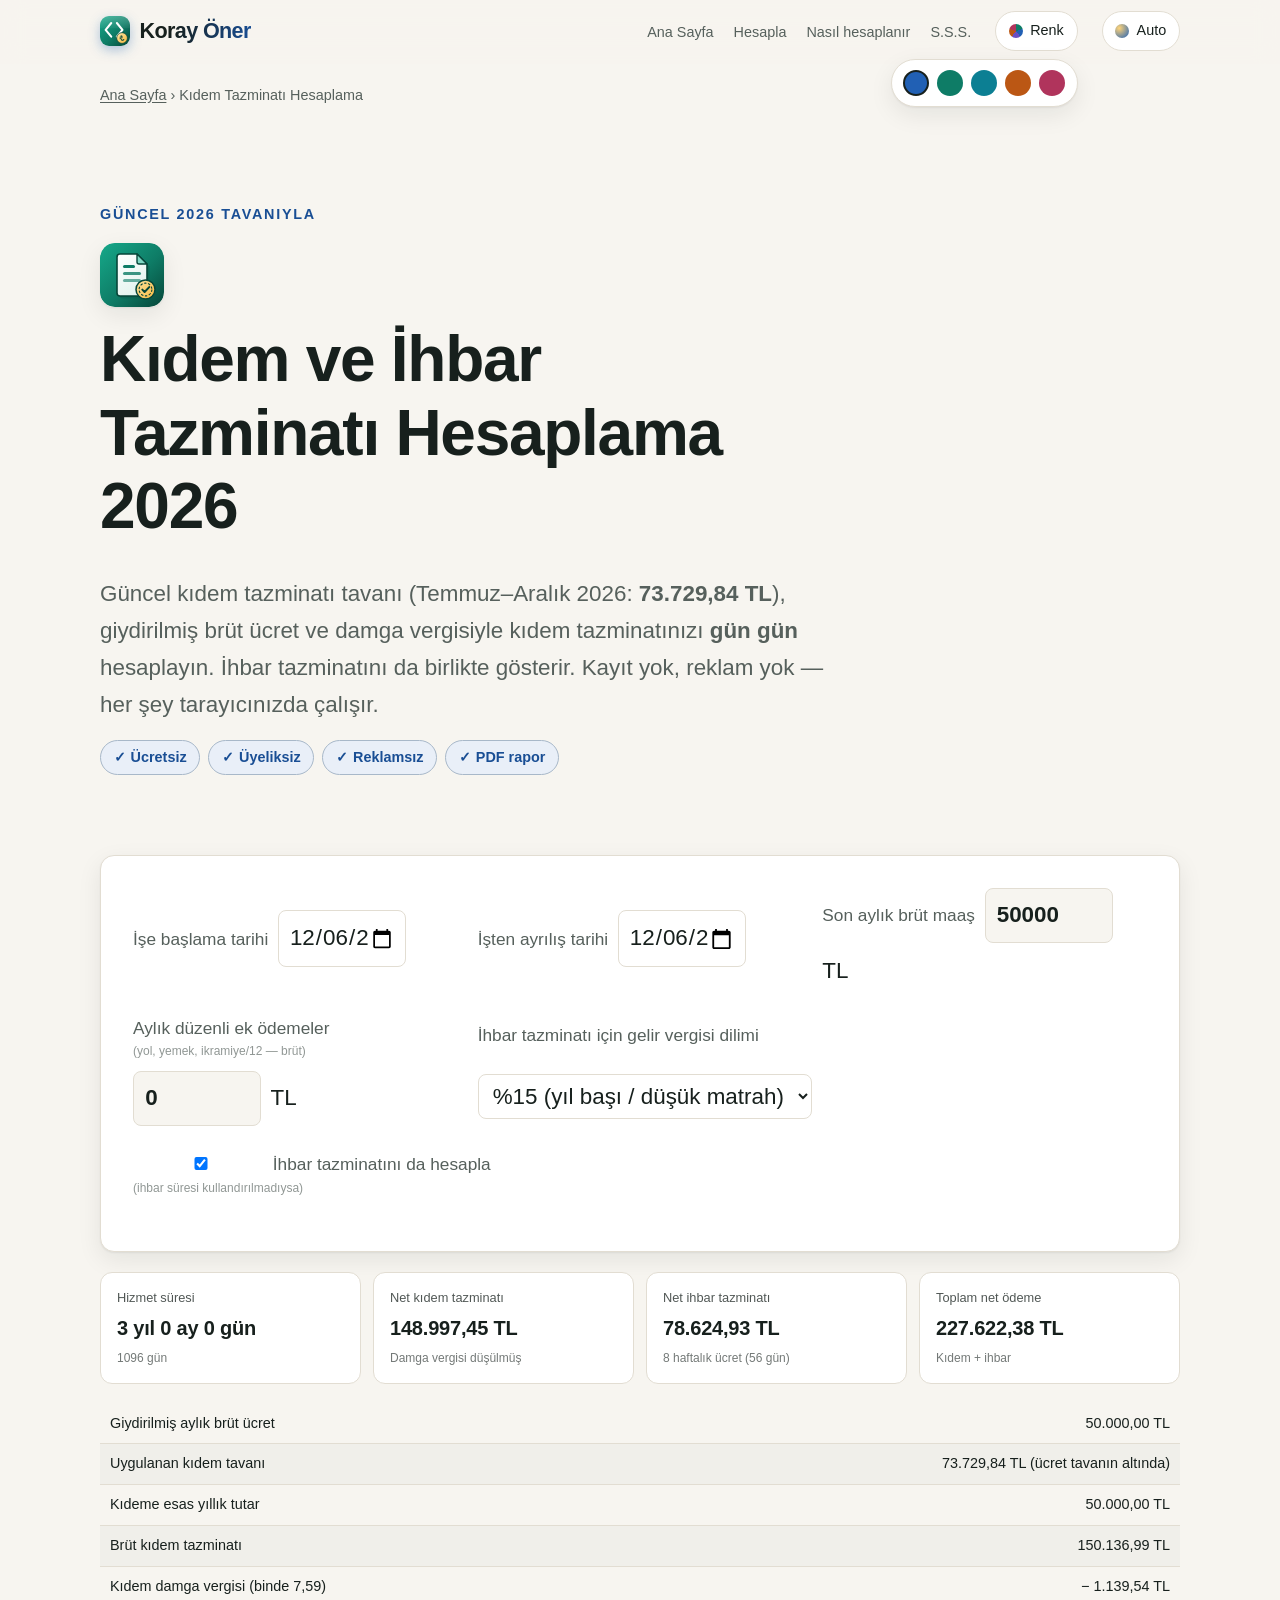
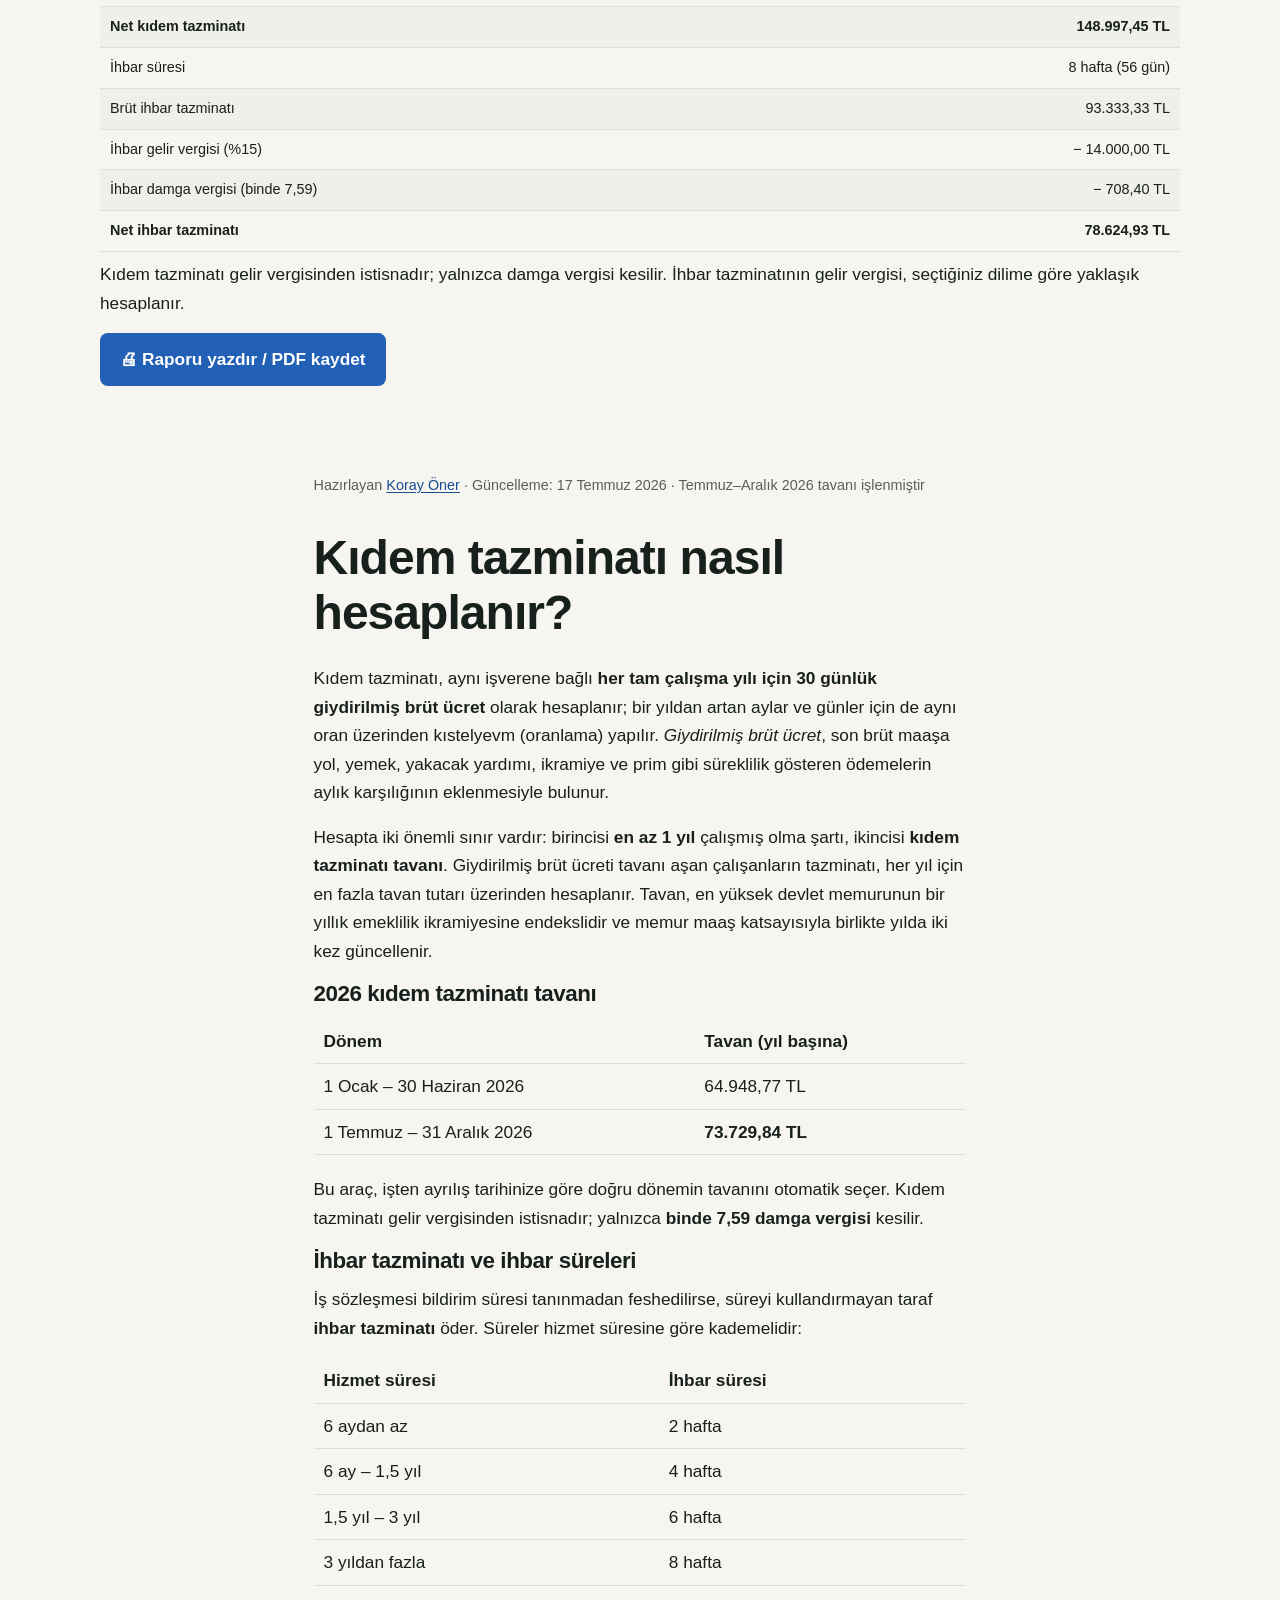
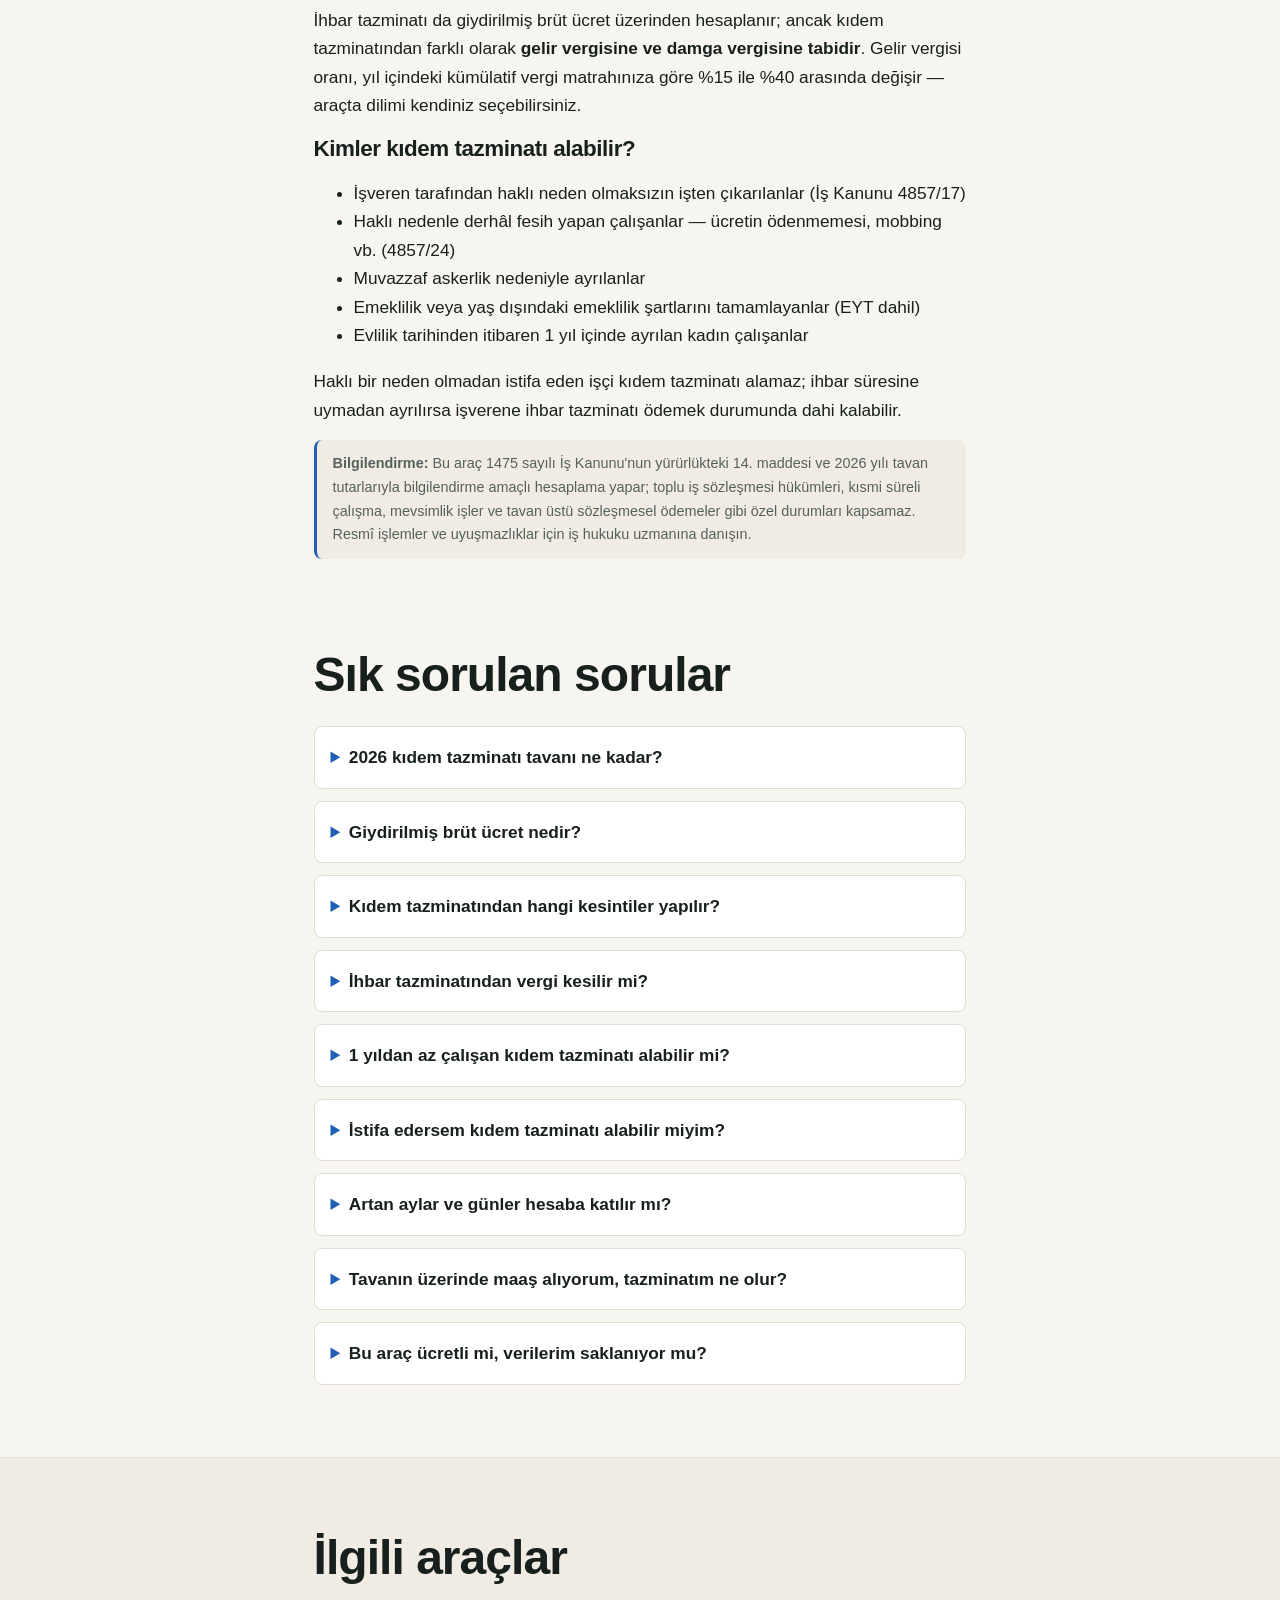
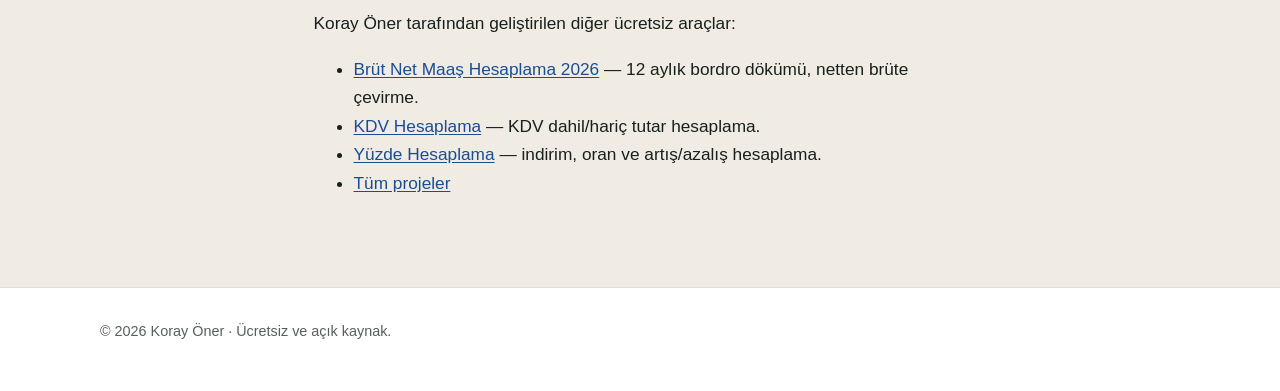
==== commit 4cb59aea: "Mavi varsayılan palet (mor yerine camgöbeği), tüm araçlar ana sayfada - Varsayılan accent mavi; pale" ====
--- a/kidem-tazminati-hesaplama/index.html
+++ b/kidem-tazminati-hesaplama/index.html
@@ -131,21 +131,7 @@
           <li><a href="#nasil">Nasıl hesaplanır</a></li>
           <li><a href="#sss">S.S.S.</a></li>
         </ul>
-      </nav>
-      <div class="palette">
-        <button class="theme-toggle palette-toggle" type="button" aria-expanded="false" aria-label="Renk paleti seç">
-          <span class="palette-dot" aria-hidden="true"></span>
-          <span class="theme-toggle-label">Renk</span>
-        </button>
-        <div class="palette-pop" hidden>
-          <button type="button" data-accent="yesil" style="--sw:#0e7c66" aria-label="Yeşil tema"></button>
-          <button type="button" data-accent="mavi" style="--sw:#2160b4" aria-label="Mavi tema"></button>
-          <button type="button" data-accent="mor" style="--sw:#6a4fc0" aria-label="Mor tema"></button>
-          <button type="button" data-accent="turuncu" style="--sw:#bb5714" aria-label="Turuncu tema"></button>
-          <button type="button" data-accent="gul" style="--sw:#b0345c" aria-label="Gül tema"></button>
-        </div>
-      </div>
-      <button class="theme-toggle" type="button" id="themeToggle" aria-label="Temayı değiştir">
+      </nav>      <button class="theme-toggle" type="button" id="themeToggle" aria-label="Temayı değiştir">
         <span class="theme-toggle-icon" aria-hidden="true"></span>
         <span class="theme-toggle-label">Tema</span>
       </button>
--- a/style.css
+++ b/style.css
@@ -3,9 +3,9 @@
    ========================================================================= */
 :root {
   color-scheme: light dark;
-  /* Renk paleti: --accent* değişkenleri data-accent ile değiştirilebilir */
-  --accent: #0e7c66; --accent-strong: #0a5f4e;
-  --accent-bright: #2bb596; --accent-bright-2: #1f9c80; --accent-glow: #4fd3b4;
+  /* Renk paleti: --accent* değişkenleri data-accent ile değiştirilebilir (varsayılan: mavi) */
+  --accent: #2160b4; --accent-strong: #194e94;
+  --accent-bright: #5b9be6; --accent-bright-2: #3f87d9; --accent-glow: #8ec1f2;
   --brand: var(--accent); --brand-strong: var(--accent-strong); --brand-contrast: #fff;
   --bg: #f7f5f0; --surface: #fff; --surface-2: #f0ece4; --border: #e2ddd2;
   --text: #17201d; --text-muted: #56605c; --focus: var(--accent);
@@ -35,8 +35,8 @@
 }
 
 /* ---- Seçilebilir renk paletleri ---- */
-:root[data-accent="mavi"]    { --accent:#2160b4; --accent-strong:#194e94; --accent-bright:#5b9be6; --accent-bright-2:#3f87d9; --accent-glow:#8ec1f2; }
-:root[data-accent="mor"]     { --accent:#6a4fc0; --accent-strong:#57409f; --accent-bright:#a08ae0; --accent-bright-2:#8a70d6; --accent-glow:#c3b4ee; }
+:root[data-accent="yesil"]     { --accent:#0e7c66; --accent-strong:#0a5f4e; --accent-bright:#2bb596; --accent-bright-2:#1f9c80; --accent-glow:#4fd3b4; }
+:root[data-accent="camgobegi"] { --accent:#0c7f93; --accent-strong:#0a6273; --accent-bright:#3fb9cf; --accent-bright-2:#2aa3ba; --accent-glow:#7fd6e6; }
 :root[data-accent="turuncu"] { --accent:#bb5714; --accent-strong:#9a4610; --accent-bright:#e8905a; --accent-bright-2:#d97b3f; --accent-glow:#f3b98e; }
 :root[data-accent="gul"]     { --accent:#b0345c; --accent-strong:#92294b; --accent-bright:#e07399; --accent-bright-2:#d15a85; --accent-glow:#eda6c0; }
 
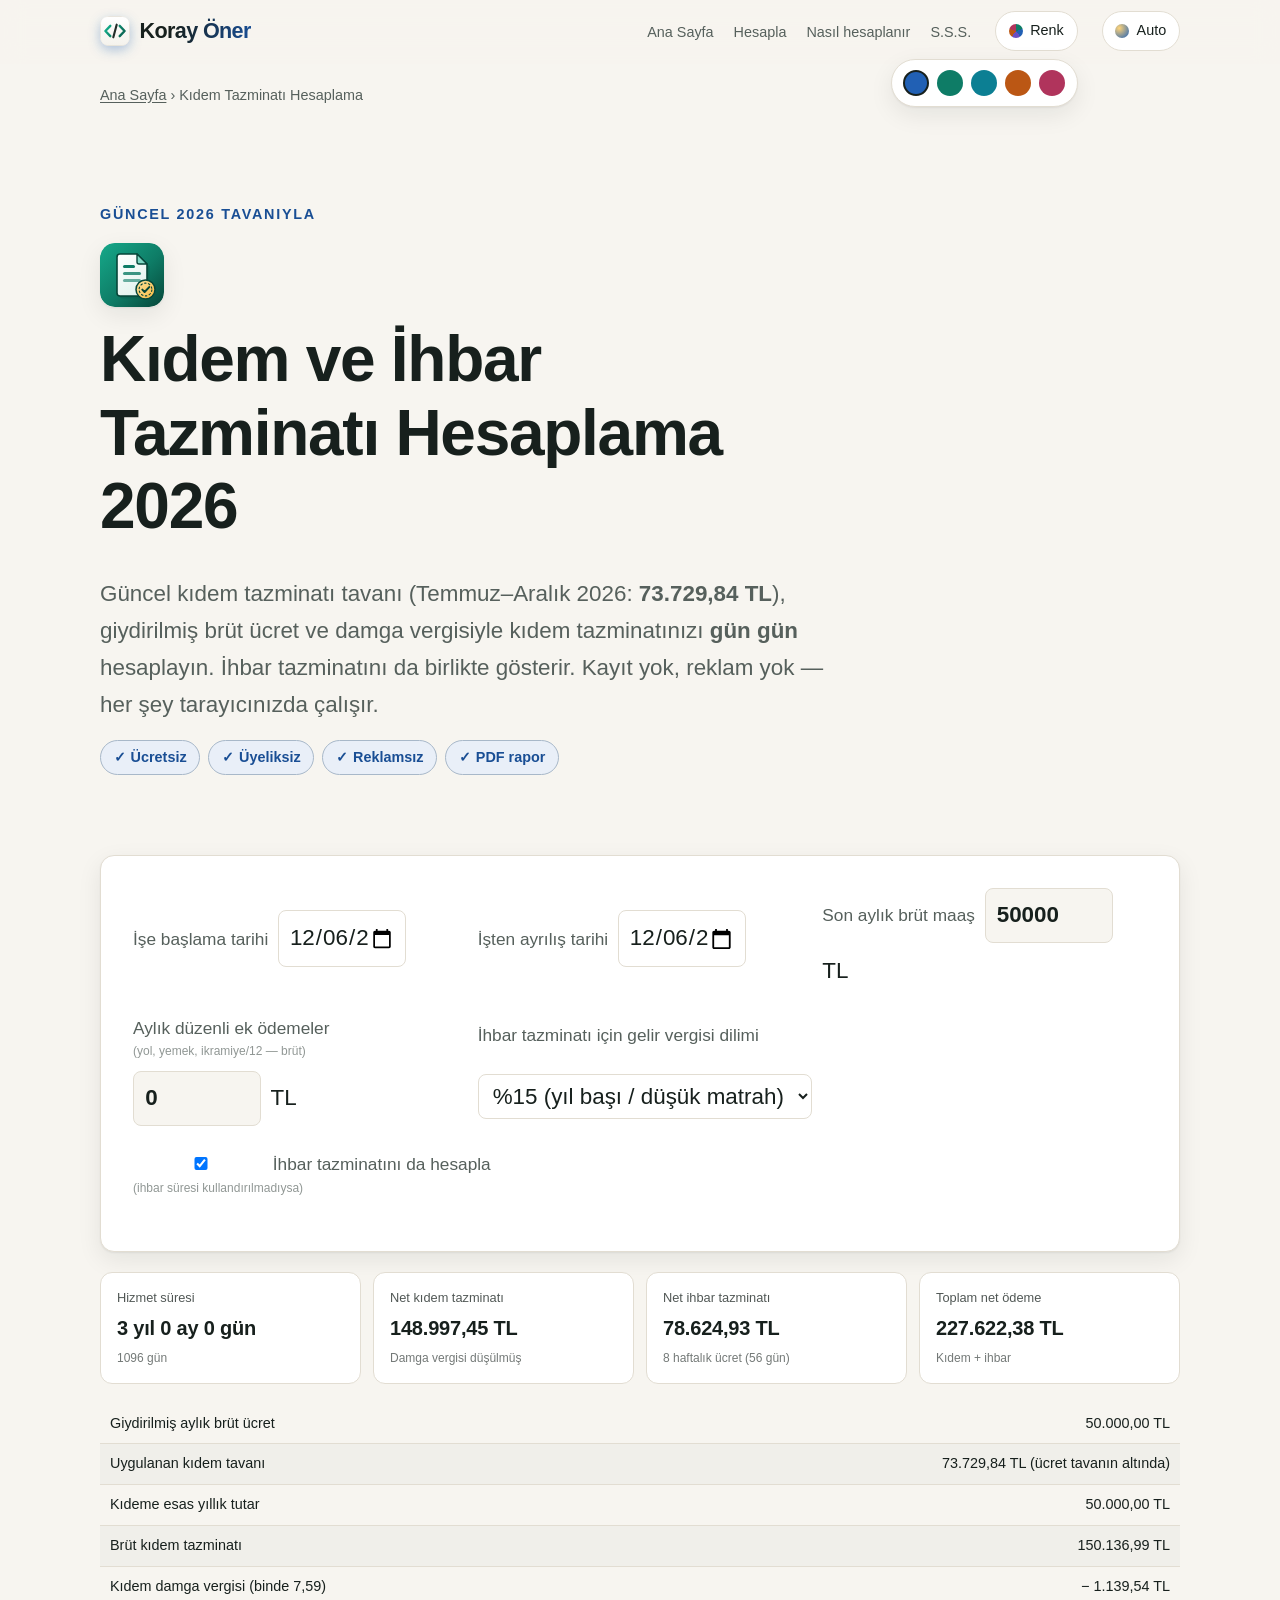
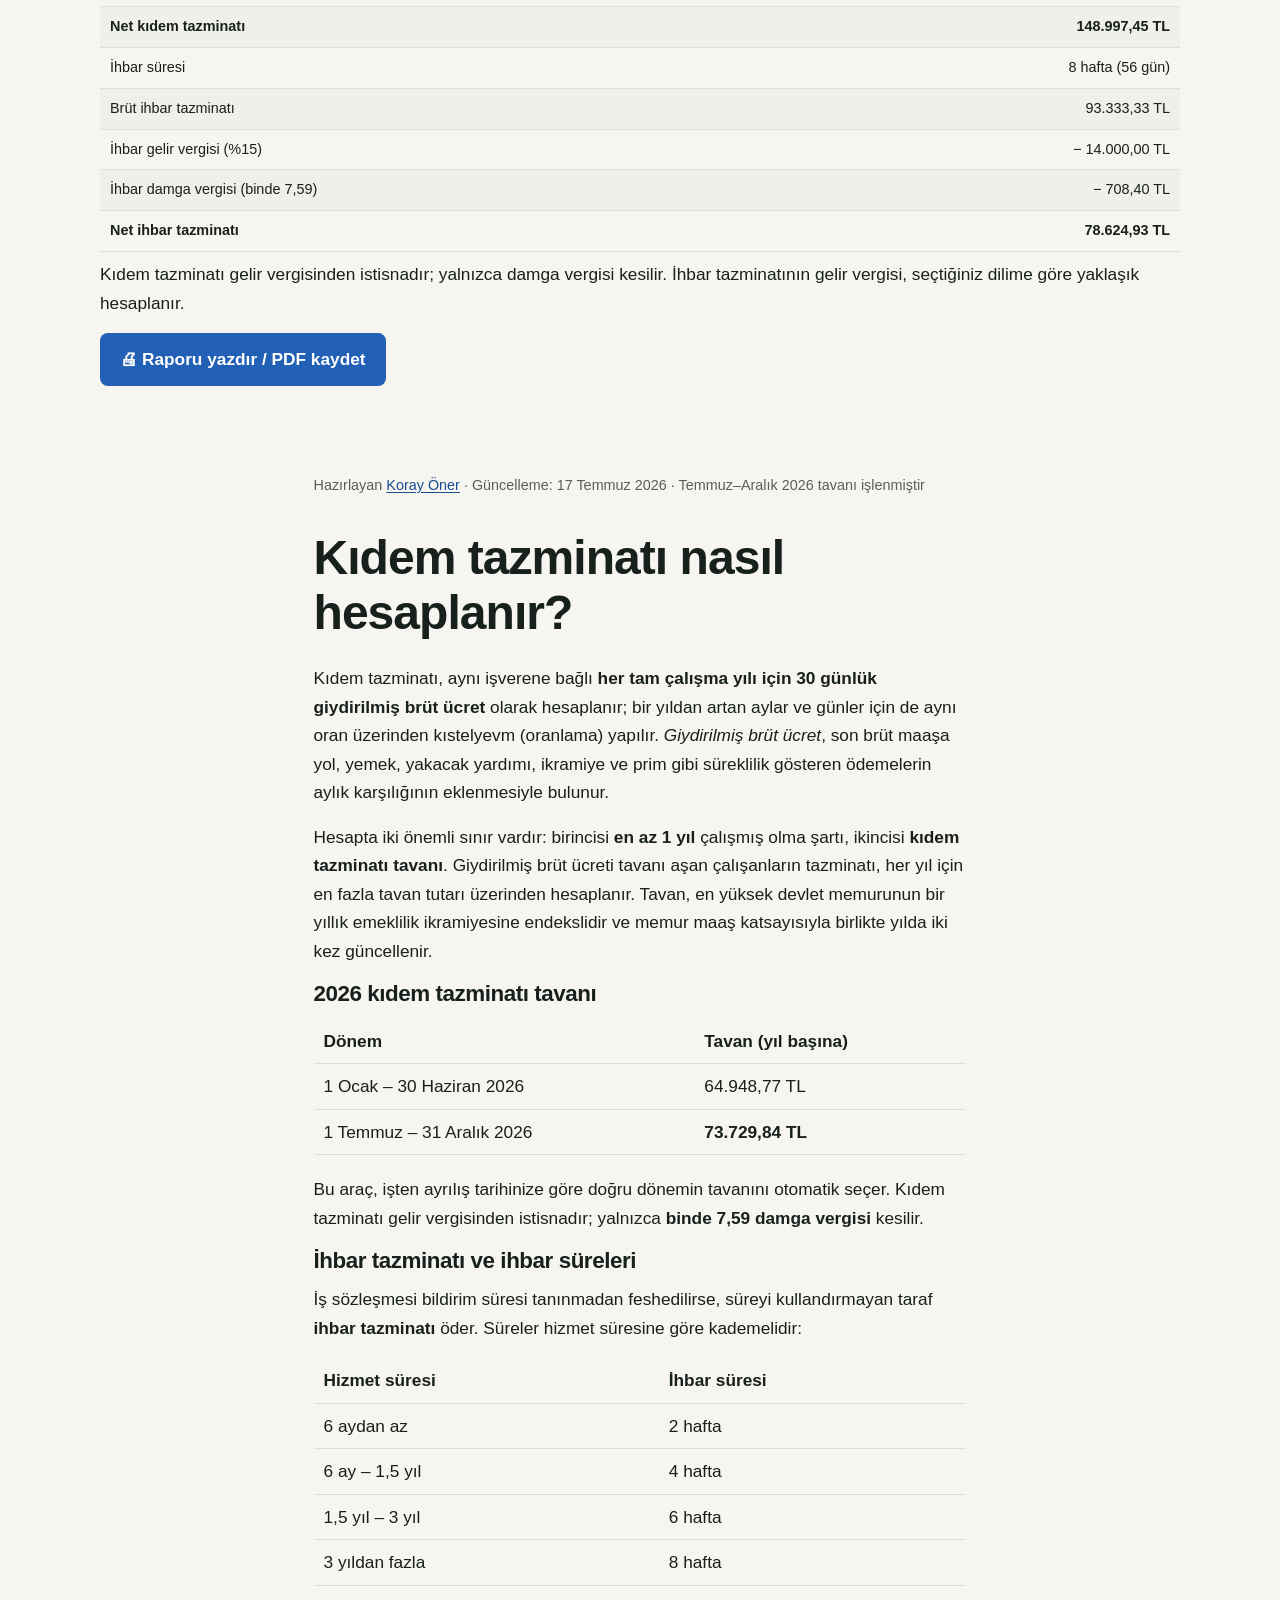
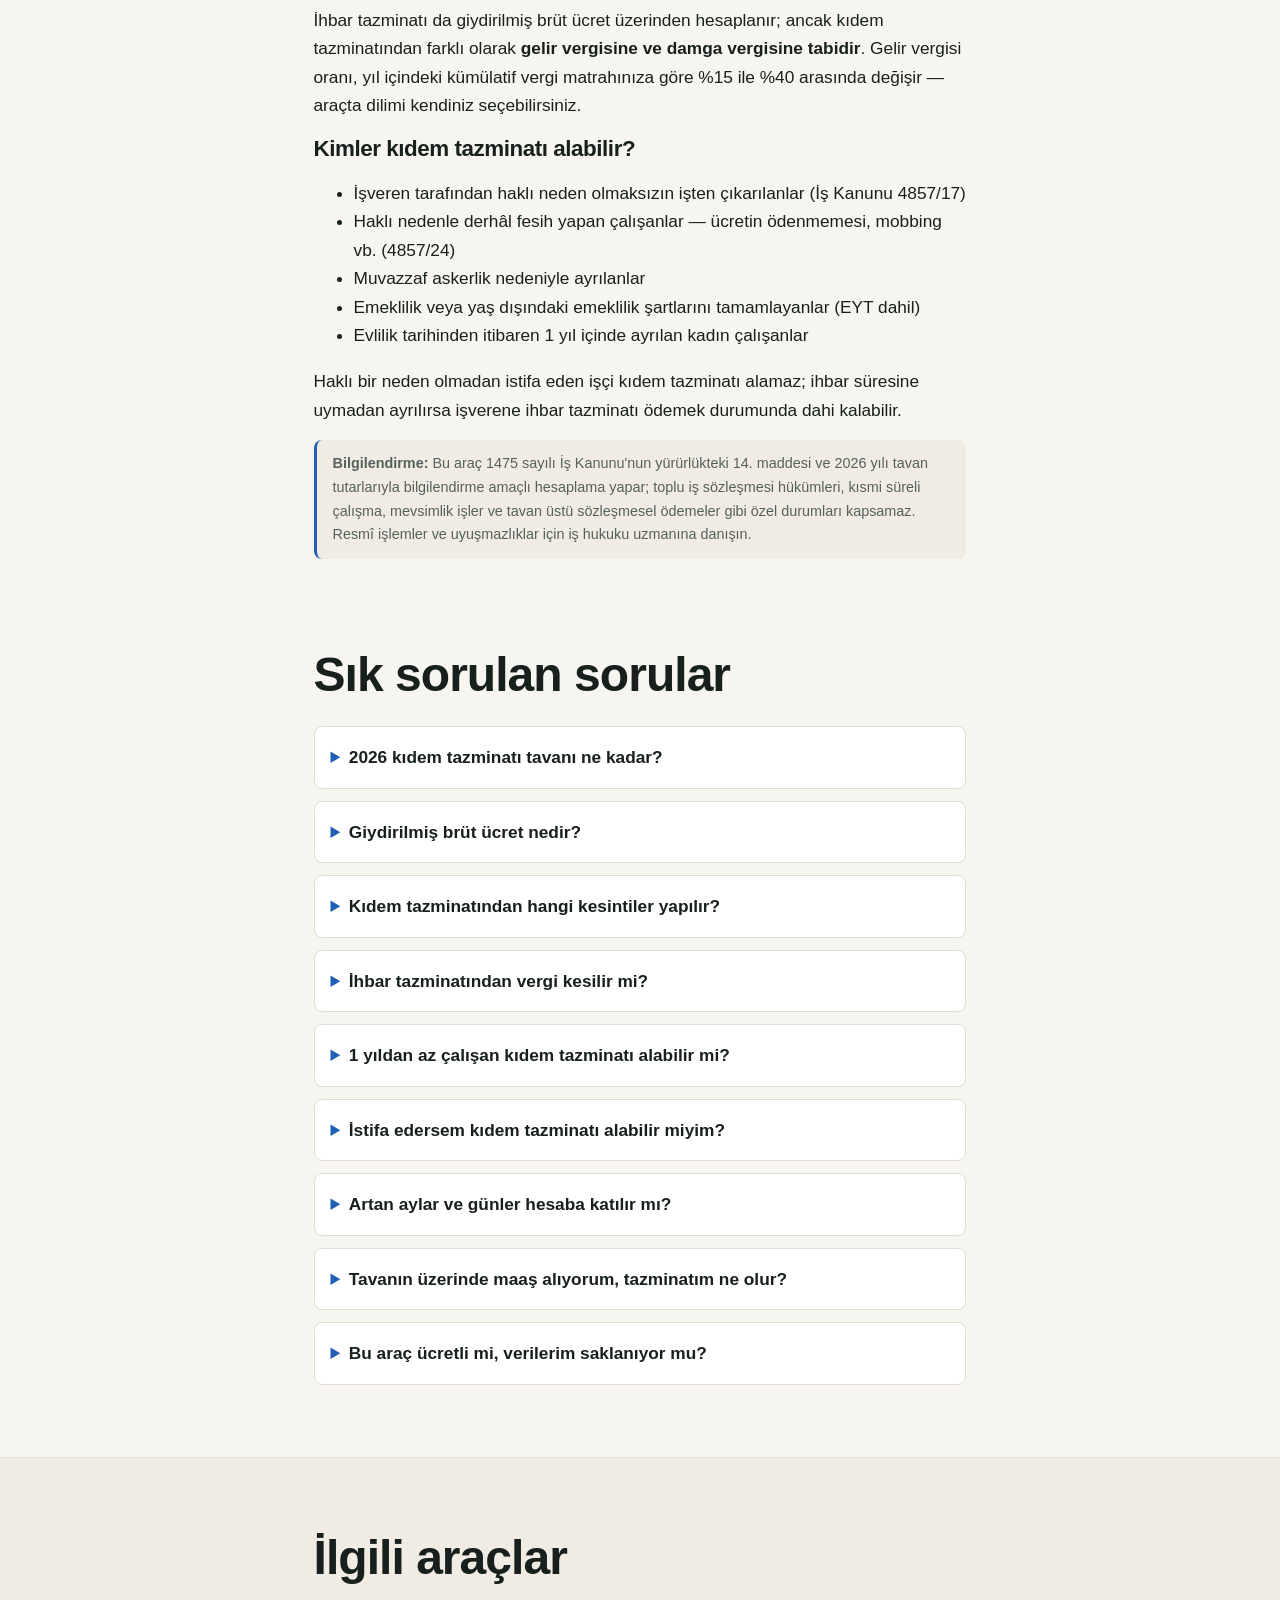
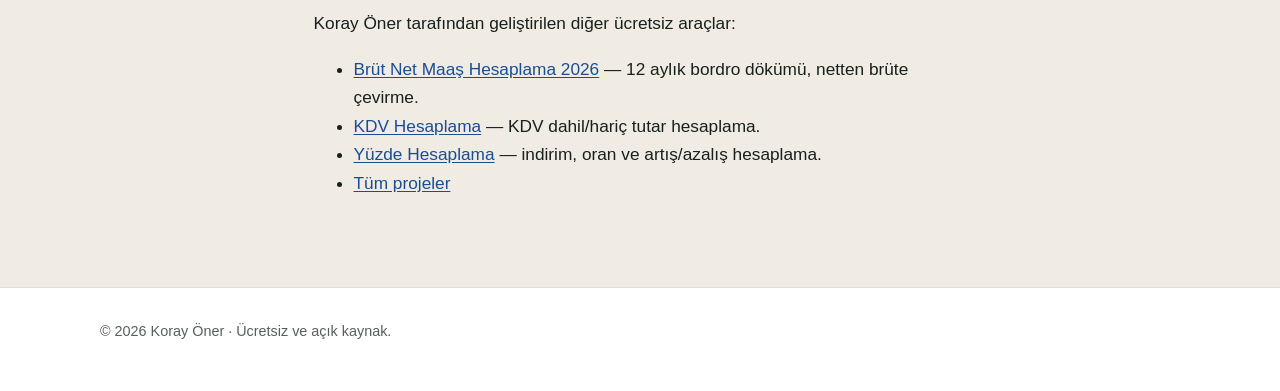
==== commit 862bf1a9: "Substack bağlantılarını korayoner.substack.com olarak düzelt" ====
--- a/kidem-tazminati-hesaplama/index.html
+++ b/kidem-tazminati-hesaplama/index.html
@@ -73,7 +73,7 @@
           "https://onerkoray.github.io/",
           "https://github.com/korayoner",
           "https://www.linkedin.com/in/korayoner/",
-          "https://substack.com/@korayner",
+          "https://korayoner.substack.com/",
           "https://www.xing.com/profile/Koray_Oener015108",
           "https://dl.acm.org/profile/81100070426",
           "https://metu.academia.edu/KorayÖner",
--- a/style.css
+++ b/style.css
@@ -270,7 +270,7 @@
   .site-header, .breadcrumb, .hero, .faq, .related, .content, .site-footer,
   .theme-toggle, .palette, .hero-actions, .no-print, .tabs, .skip-link { display: none !important; }
   .calc { padding: 0 !important; }
-  .calc form.panel { display: none !important; }
+  .calc .panel-q, .calc .rate-group, .calc form.panel[hidden] { display: none !important; }
   .panel { box-shadow: none !important; border: 1px solid var(--border) !important; break-inside: avoid; }
   .sum-card { break-inside: avoid; box-shadow: none !important; }
   table { break-inside: auto; }
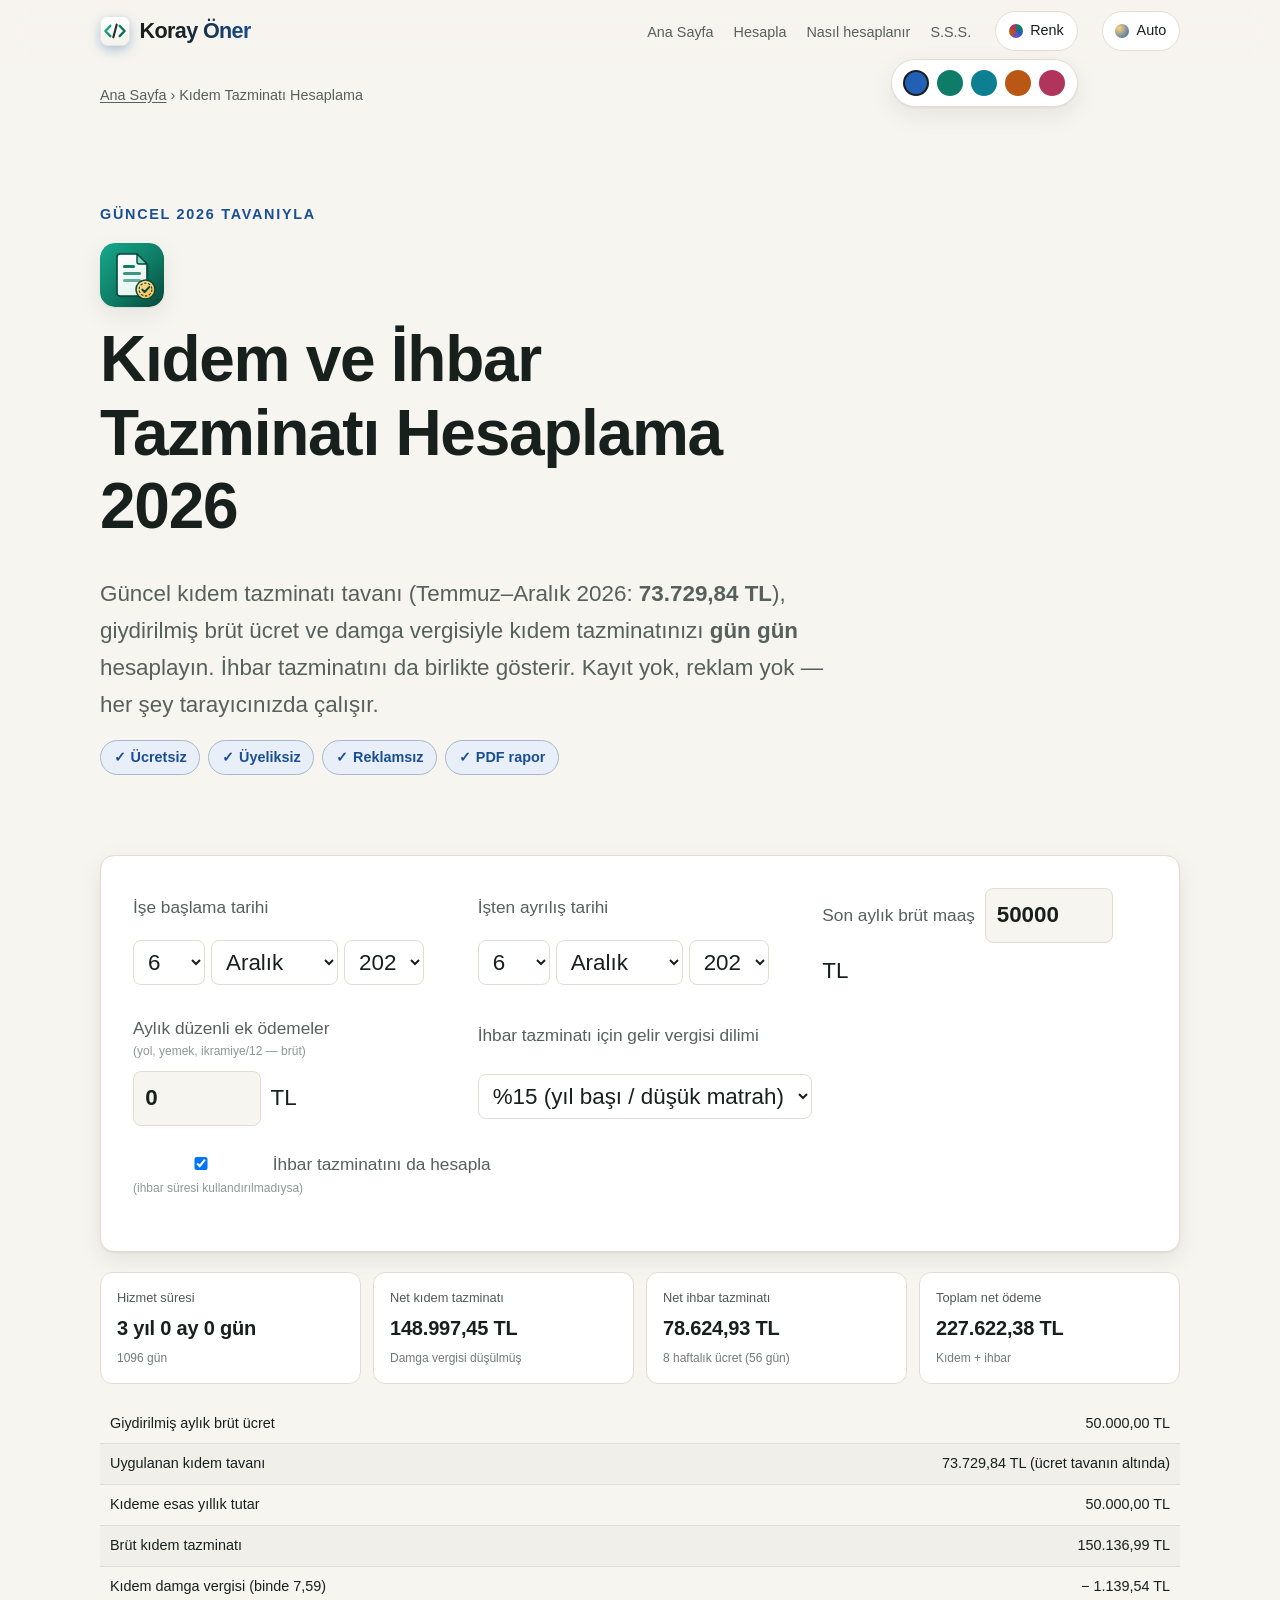
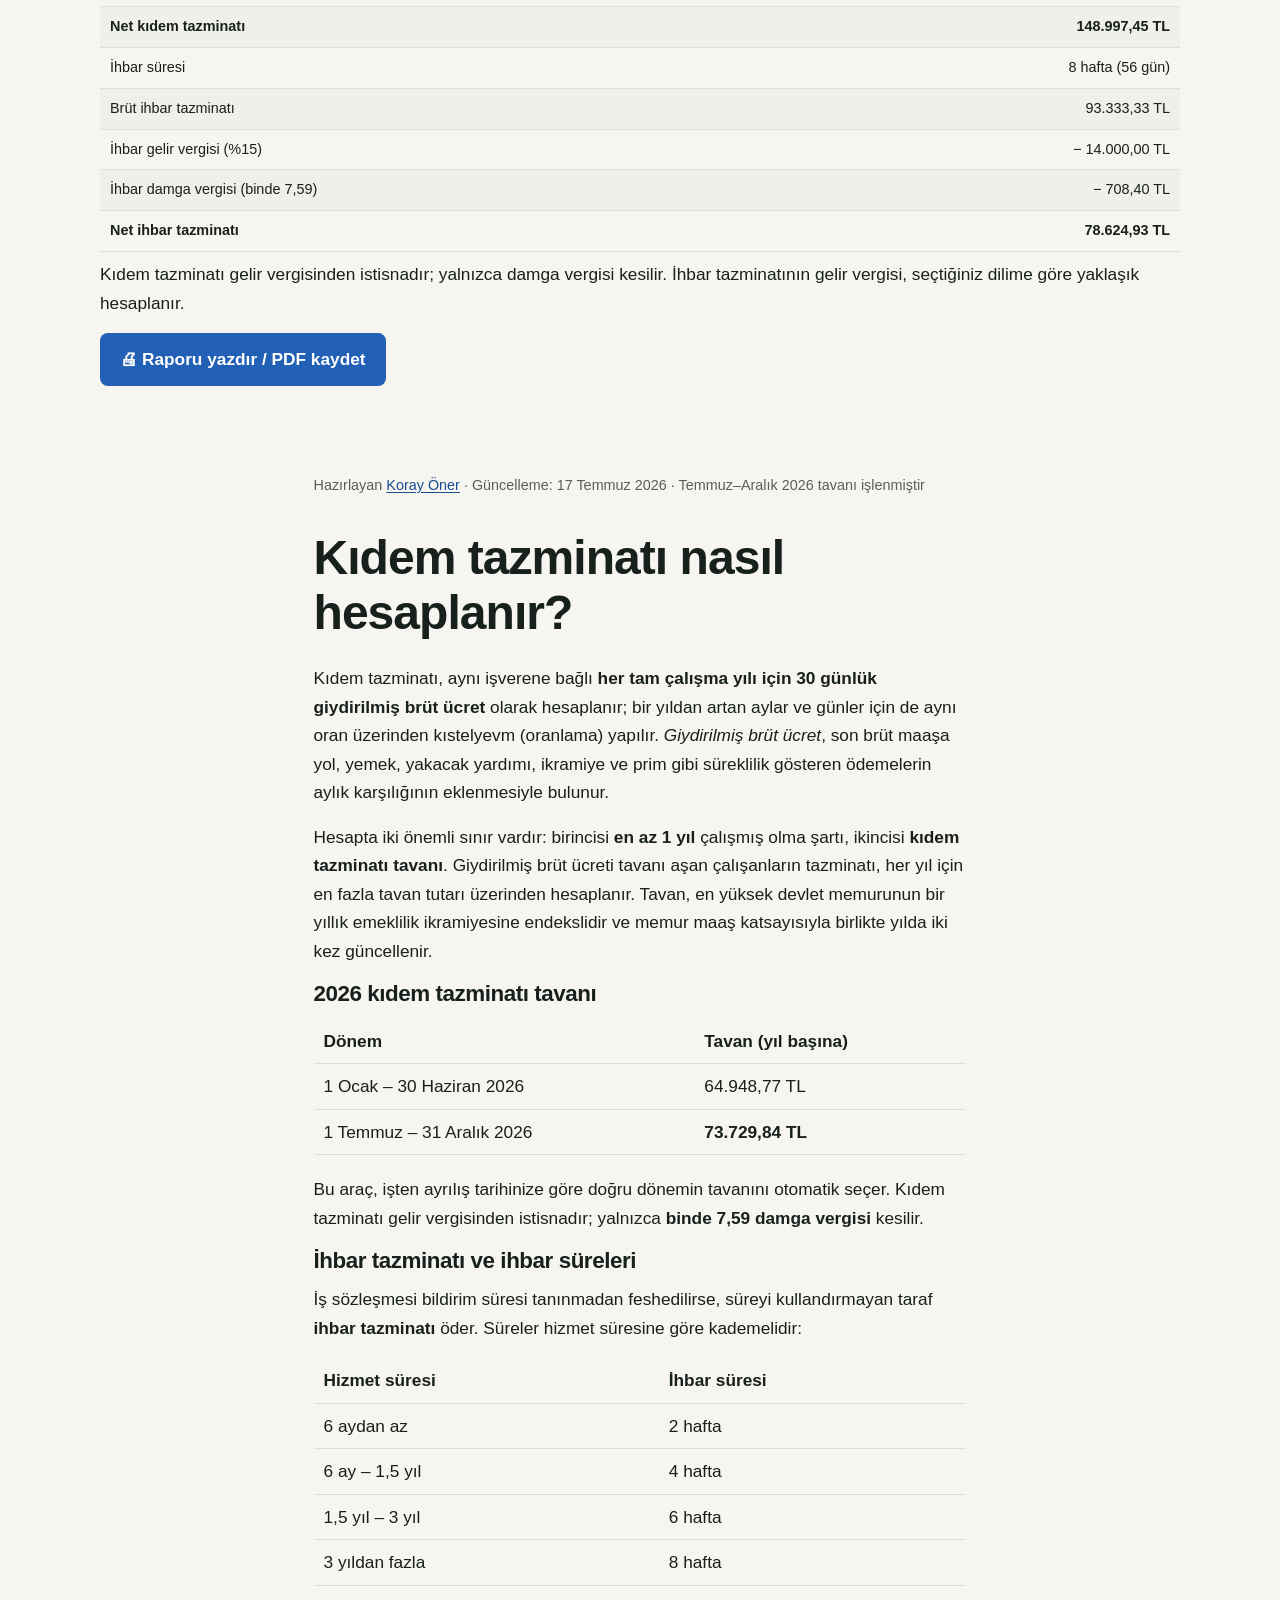
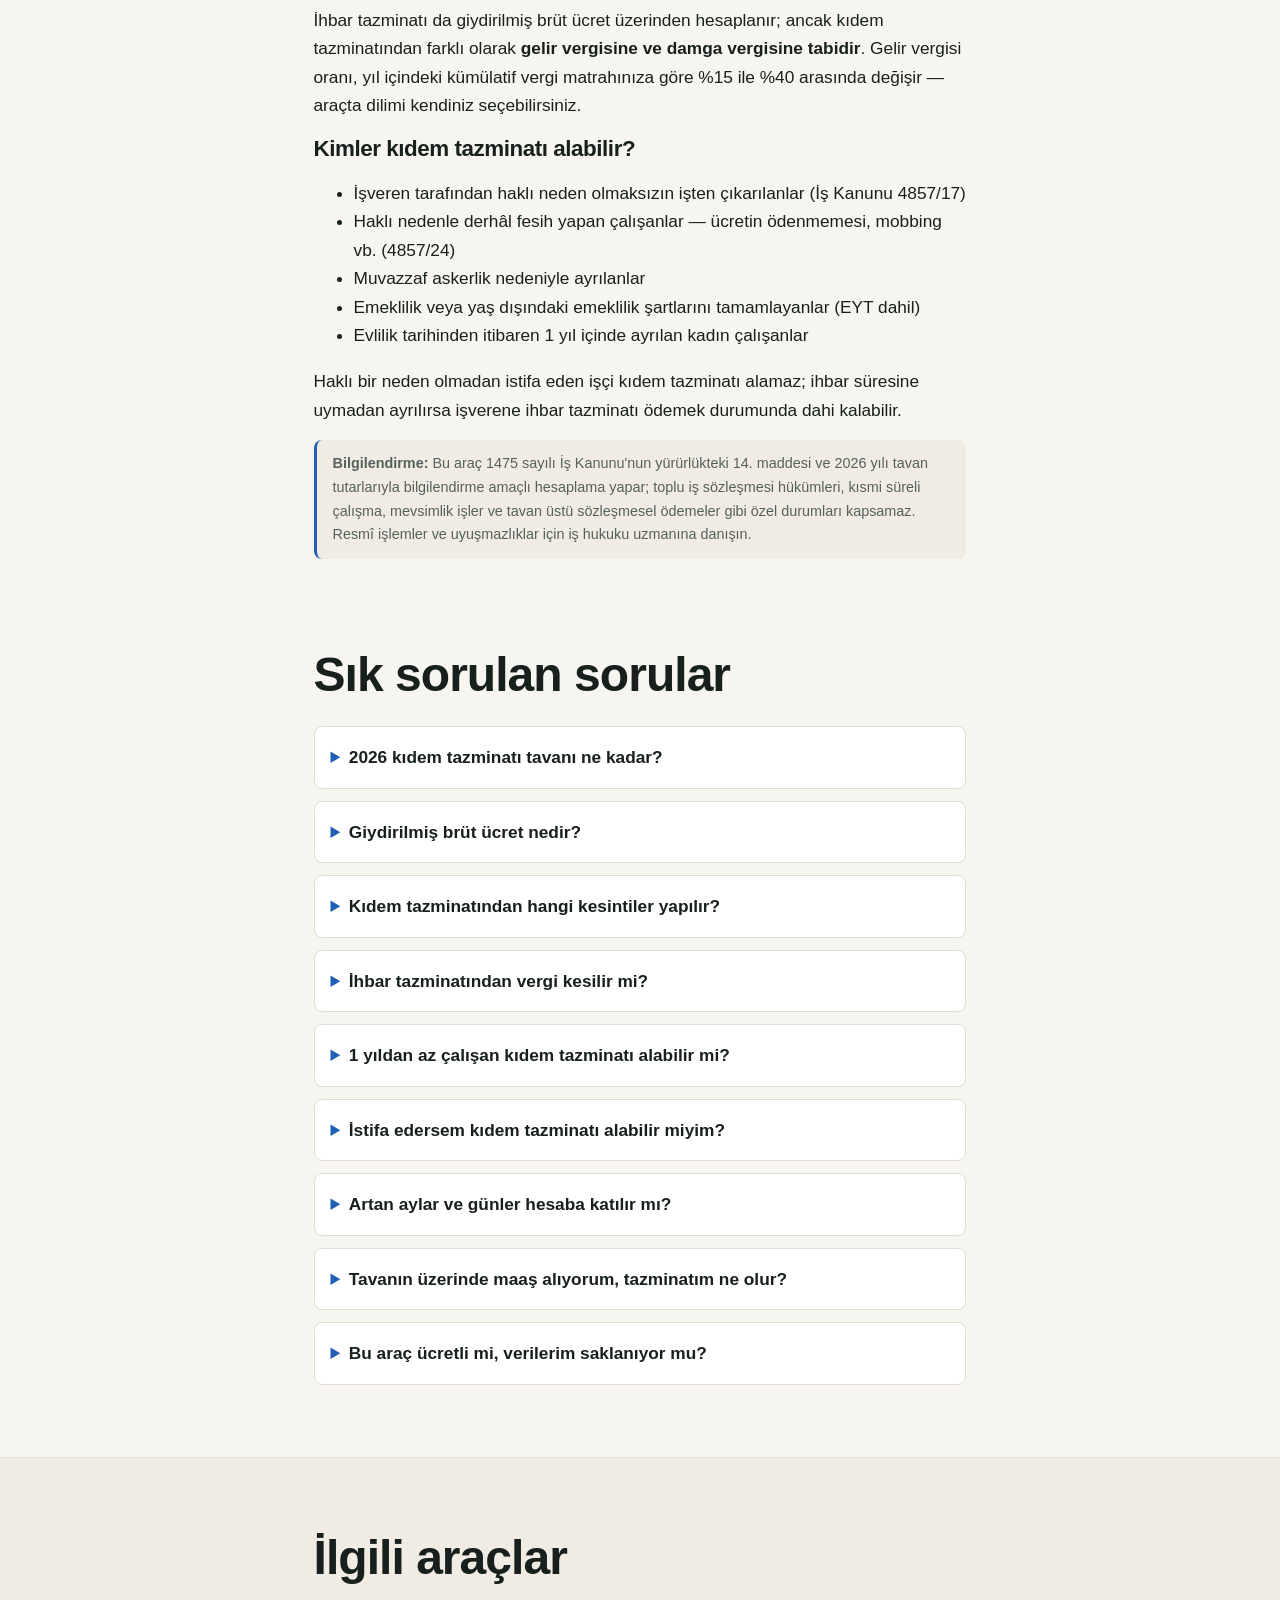
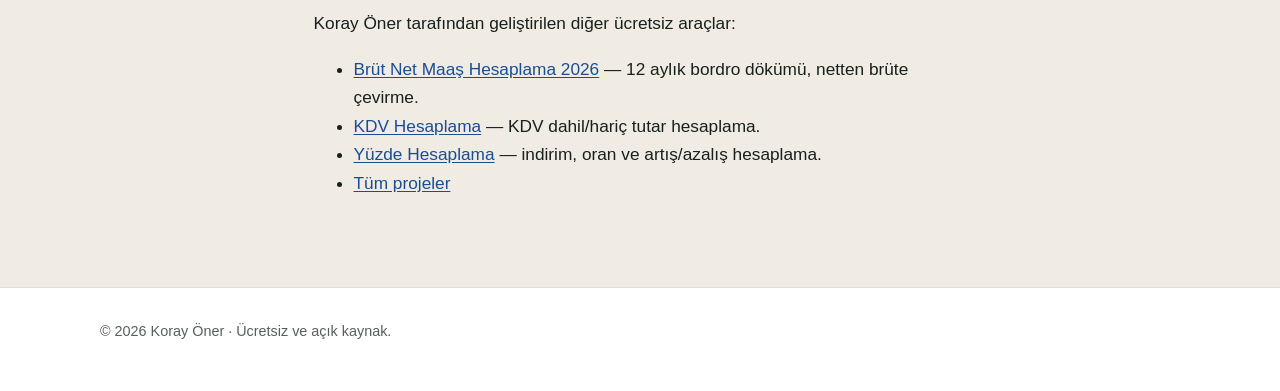
==== commit 3e59dad5: "Tarih girişini gün/ay/yıl seçicilerine çevir Native date input yerine gün/ay/yıl açılır menüleri; es" ====
--- a/kidem-tazminati-hesaplama/index.html
+++ b/kidem-tazminati-hesaplama/index.html
@@ -74,6 +74,7 @@
           "https://github.com/korayoner",
           "https://www.linkedin.com/in/korayoner/",
           "https://korayoner.substack.com/",
+          "https://substack.com/@korayoner",
           "https://www.xing.com/profile/Koray_Oener015108",
           "https://dl.acm.org/profile/81100070426",
           "https://metu.academia.edu/KorayÖner",
@@ -178,12 +179,22 @@
         <form id="kidem-form" class="panel">
           <div class="field-grid">
             <p class="panel-q">
-              <label for="in-start">İşe başlama tarihi</label>
-              <input type="date" id="in-start" required>
-            </p>
-            <p class="panel-q">
-              <label for="in-end">İşten ayrılış tarihi</label>
-              <input type="date" id="in-end" required>
+              <label id="lbl-start">İşe başlama tarihi</label>
+              <span class="date-trio" role="group" aria-labelledby="lbl-start">
+                <select id="start-day" class="d-day" aria-label="İşe başlama günü"></select>
+                <select id="start-month" class="d-month" aria-label="İşe başlama ayı"></select>
+                <select id="start-year" class="d-year" aria-label="İşe başlama yılı"></select>
+              </span>
+              <input type="hidden" id="in-start">
+            </p>
+            <p class="panel-q">
+              <label id="lbl-end">İşten ayrılış tarihi</label>
+              <span class="date-trio" role="group" aria-labelledby="lbl-end">
+                <select id="end-day" class="d-day" aria-label="İşten ayrılış günü"></select>
+                <select id="end-month" class="d-month" aria-label="İşten ayrılış ayı"></select>
+                <select id="end-year" class="d-year" aria-label="İşten ayrılış yılı"></select>
+              </span>
+              <input type="hidden" id="in-end">
             </p>
             <p class="panel-q">
               <label for="in-gross">Son aylık brüt maaş</label>
--- a/kidem-tazminati-hesaplama/style.css
+++ b/kidem-tazminati-hesaplama/style.css
@@ -14,6 +14,27 @@
   border-radius: 8px;
   background: var(--surface, transparent);
   color: inherit;
+}
+
+/* Gün / ay / yıl tarih seçici */
+.date-trio {
+  display: grid;
+  grid-template-columns: 4.5rem 1fr 5rem;
+  gap: 6px;
+}
+.date-trio select {
+  font: inherit;
+  padding: 8px 8px;
+  border: 1px solid var(--border, rgba(127,127,127,.3));
+  border-radius: 8px;
+  background: var(--surface, transparent);
+  color: inherit;
+  min-width: 0;
+  cursor: pointer;
+}
+.date-trio select:focus-visible {
+  outline: 2px solid var(--accent, #10b981);
+  outline-offset: 1px;
 }
 
 .sum-grid {
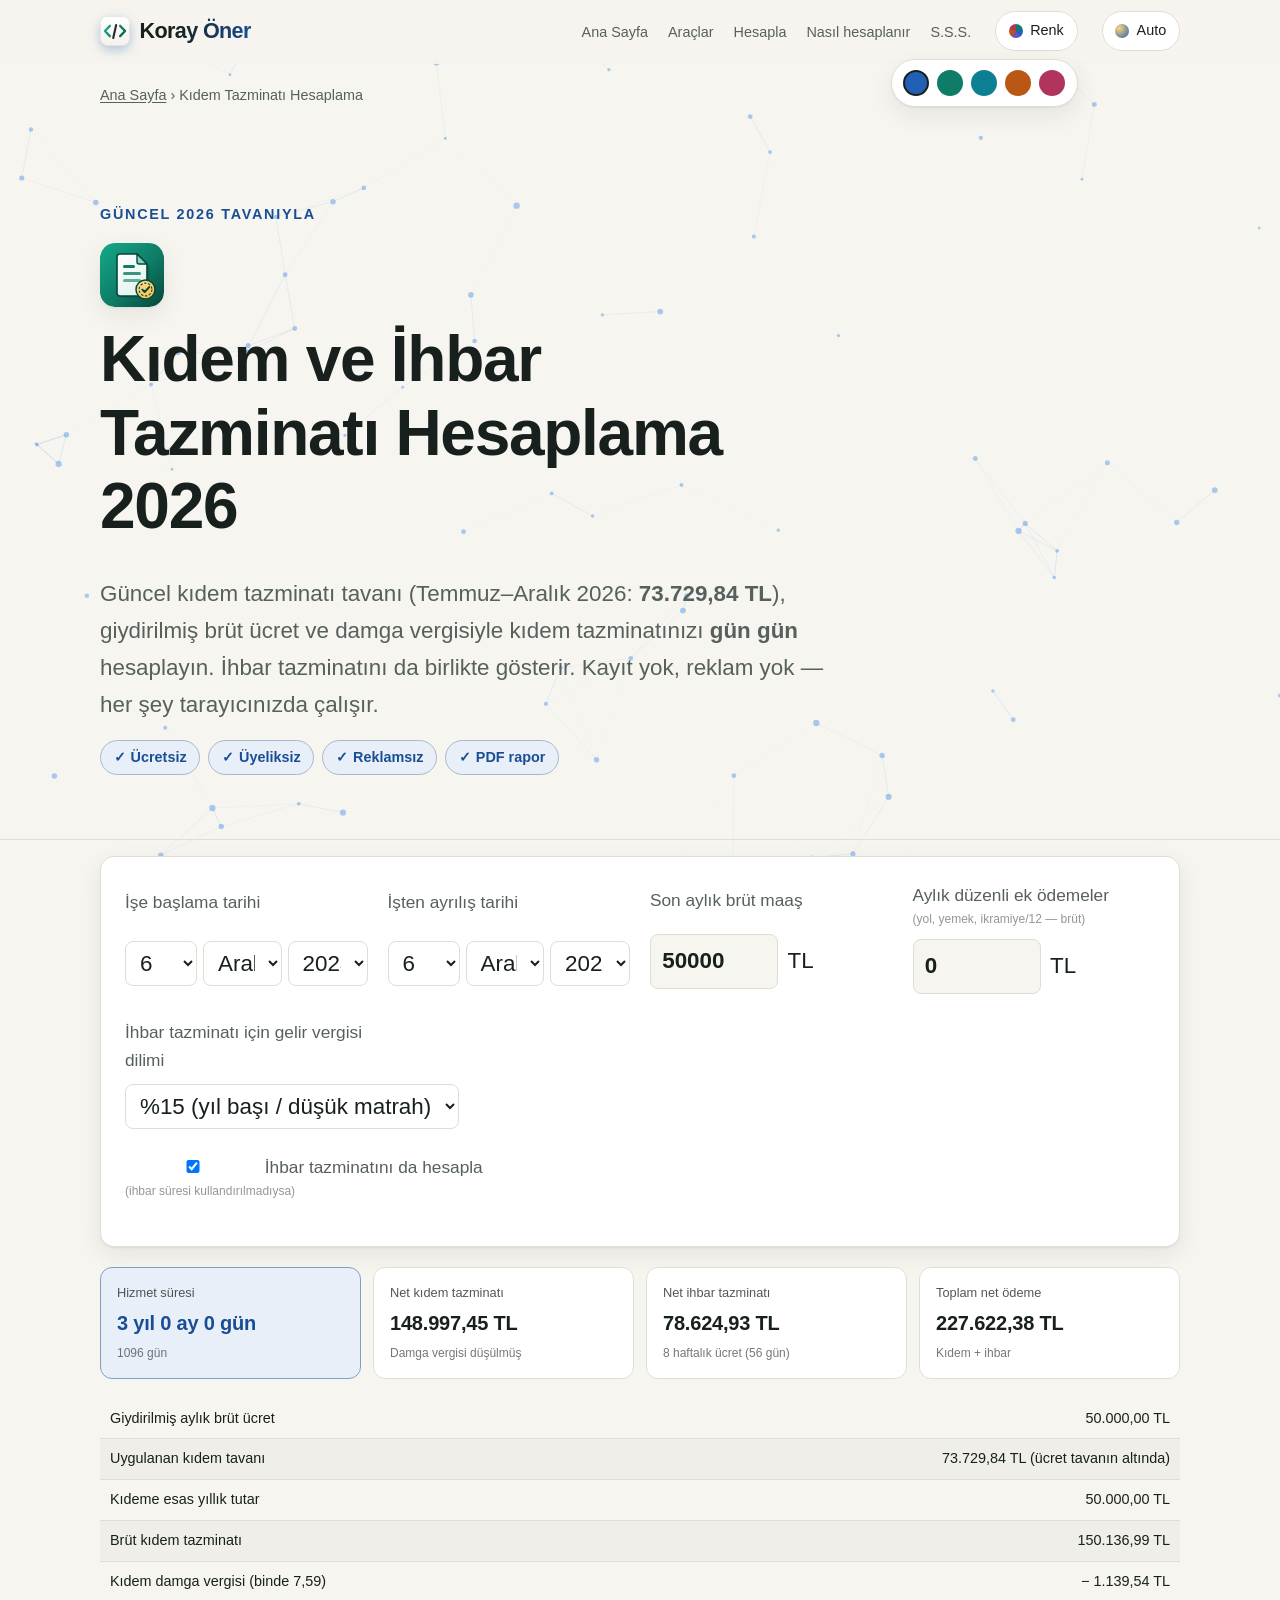
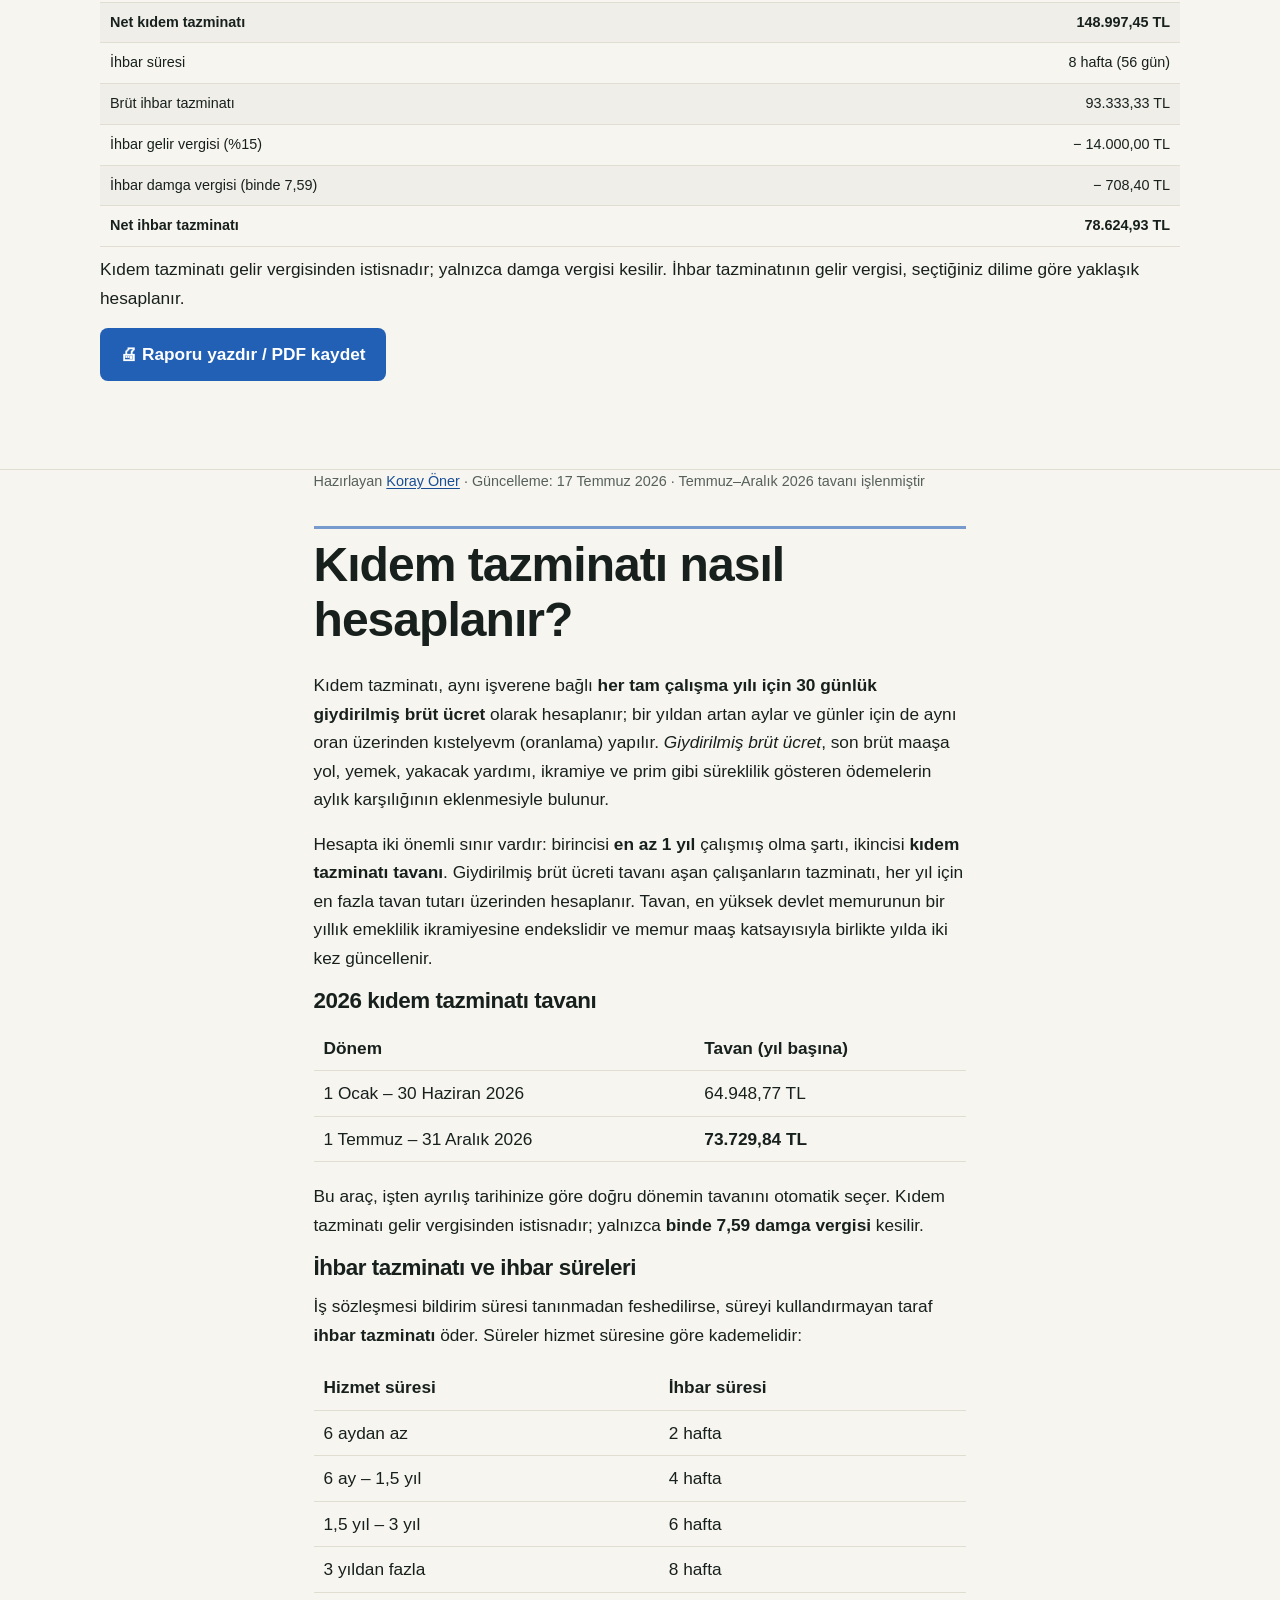
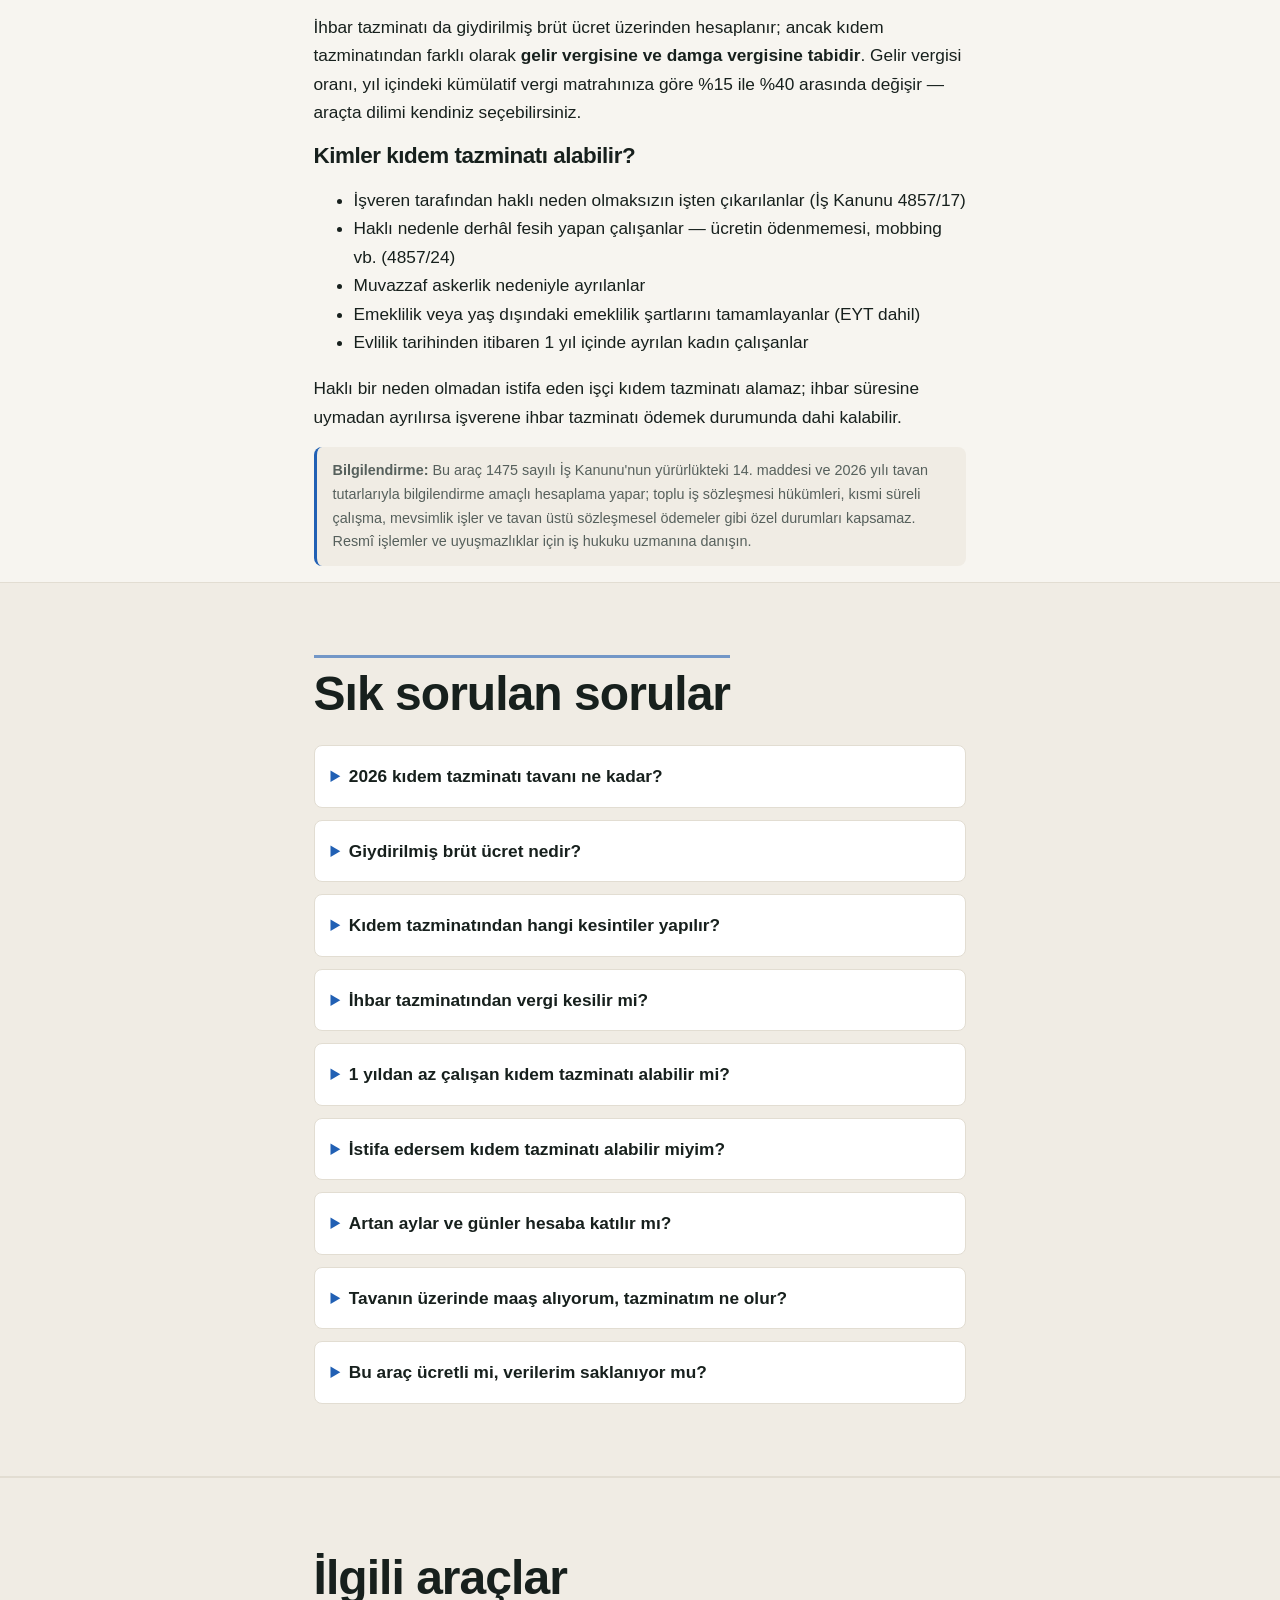
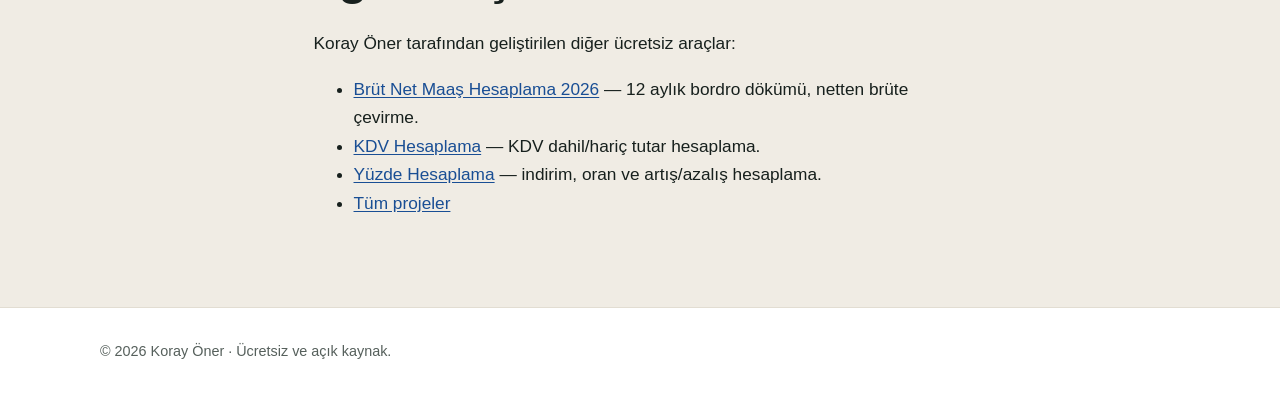
==== commit e20ad4e7: "Marka favicon seti, interaktif arka plan ağı ve yasal bilgilendirme bölümü" ====
--- a/kidem-tazminati-hesaplama/index.html
+++ b/kidem-tazminati-hesaplama/index.html
@@ -21,9 +21,9 @@
   <meta name="robots" content="index, follow, max-image-preview:large, max-snippet:-1">
   <link rel="canonical" href="https://korayoner.github.io/kidem-tazminati-hesaplama/">
 
-  <link rel="icon" href="../favicon.ico" sizes="32x32">
-  <link rel="icon" href="favicon.svg" type="image/svg+xml">
-  <link rel="apple-touch-icon" href="../apple-touch-icon.png">
+  <link rel="icon" href="../favicon.ico?v=2" sizes="32x32">
+  <link rel="icon" href="favicon.svg?v=2" type="image/svg+xml">
+  <link rel="apple-touch-icon" href="../apple-touch-icon.png?v=2">
 
   <meta property="og:type" content="website">
   <meta property="og:site_name" content="Koray Öner">
@@ -353,5 +353,6 @@
 
   <script src="script.js" defer></script>
   <script src="../script.js" defer></script>
+  <script src="/bg-network.js" defer></script>
 </body>
 </html>
--- a/style.css
+++ b/style.css
@@ -160,8 +160,18 @@
 .project-links { color: var(--text-muted); font-size: var(--step--1); margin-bottom: 0; }
 .project-card--soon { border-style: dashed; box-shadow: none; background: var(--surface-2); }
 
-.about-figure { float: right; margin: 0 0 1rem 1.5rem; text-align: center; }
-.about-figure img { border-radius: 20px; box-shadow: var(--shadow); }
+.about-figure { float: right; margin: 0 0 1rem 1.5rem; text-align: center; position: relative; }
+.about-figure img { border-radius: 20px; box-shadow: var(--shadow); position: relative; z-index: 1; }
+/* Logonun arkasında dönen, renk değiştiren yumuşak hale */
+.about-figure::before {
+  content: ""; position: absolute; top: 60px; left: 50%;
+  width: 172px; height: 172px; transform: translate(-50%, -50%);
+  z-index: 0; border-radius: 50%; pointer-events: none;
+  background: conic-gradient(from 0deg, var(--brand), #ffd479, var(--accent-bright), #5b9be6, var(--brand));
+  filter: blur(26px); opacity: .5;
+  animation: aboutHalo 9s linear infinite;
+}
+@keyframes aboutHalo { to { transform: translate(-50%, -50%) rotate(360deg); } }
 .about-figure figcaption { font-size: var(--step--1); color: var(--text-muted); margin-top: .5rem; }
 @media (max-width: 560px) { .about-figure { float: none; margin: 0 auto 1.5rem; } }
 
@@ -293,3 +303,62 @@
   }
 }
 .report-inputs, .report-foot { display: none; }
+/* ================= Araç sayfaları: net alanlar, divider'lar, accent ================= */
+/* Bölümler net bantlara ayrılır (düz sayfa yerine belirgin alanlar) */
+.calc { border-top: 1px solid var(--border); }
+.content { border-top: 1px solid var(--border); }
+.faq { background: var(--surface-2); border-block: 1px solid var(--border); }
+.related { border-top: 1px solid var(--border); }
+
+/* Hesaplayıcı formunu belirgin bir panel içine al */
+.calc form.panel {
+  background: var(--surface); border: 1px solid var(--border);
+  border-radius: var(--radius); padding: clamp(1rem, .6rem + 1.5vw, 1.5rem);
+  box-shadow: var(--shadow);
+}
+
+/* İçerik başlıklarına accent'e bağlı ince üst çizgi (palet değişince renk değişir) */
+.content .prose h2, .faq .prose > h2 {
+  padding-top: .5rem;
+  border-top: 3px solid color-mix(in srgb, var(--brand) 60%, transparent);
+  display: inline-block;
+}
+
+/* Birincil sonuç kartı accent ile vurgulanır → renk paleti gözle görülür çalışır */
+.sum-grid .sum-card:first-child {
+  border-color: color-mix(in srgb, var(--brand) 50%, var(--border));
+  background: color-mix(in srgb, var(--brand) 10%, var(--surface));
+}
+.sum-grid .sum-card:first-child .sum-value { color: var(--brand-strong); }
+
+/* Formül kutusuna accent kenar */
+.formula { border-left: 3px solid var(--brand); }
+
+/* Hareketli logo: accent renginde yumuşak parıltı (hover'daki dönüşle çakışmaz) */
+@keyframes brandGlow {
+  0%, 100% { filter: drop-shadow(0 0 0 transparent); }
+  50% { filter: drop-shadow(0 2px 9px color-mix(in srgb, var(--brand) 50%, transparent)); }
+}
+.brand-mark { animation: brandGlow 4.5s ease-in-out infinite; }
+/* Görsel gizli (erişilebilirlik) — TANIMSIZDI: gizli başlıklar/altyazılar büyük görünüyordu */
+.visually-hidden {
+  position: absolute !important;
+  width: 1px; height: 1px;
+  padding: 0; margin: -1px;
+  overflow: hidden; clip: rect(0, 0, 0, 0);
+  white-space: nowrap; border: 0;
+}
+
+/* Divider'lar site genelinde: ana sayfa bölümleri de net bantlara ayrılır */
+.projects, .contact { border-top: 1px solid var(--border); }
+
+/* Yasal bilgilendirme kutusu (Hakkımda) */
+.legal-note {
+  margin-top: 2rem; padding: 1.25rem 1.5rem;
+  background: var(--surface-2); border: 1px solid var(--border);
+  border-left: 4px solid var(--brand); border-radius: var(--radius-sm);
+}
+.legal-note h3 { margin: 0 0 .6rem; font-size: var(--step-0); }
+.legal-note p { font-size: var(--step--1); color: var(--text-muted); margin: 0 0 .75rem; }
+.legal-note p:last-child { margin-bottom: 0; }
+.footer-disclaimer { font-size: var(--step--1); max-width: 60ch; }
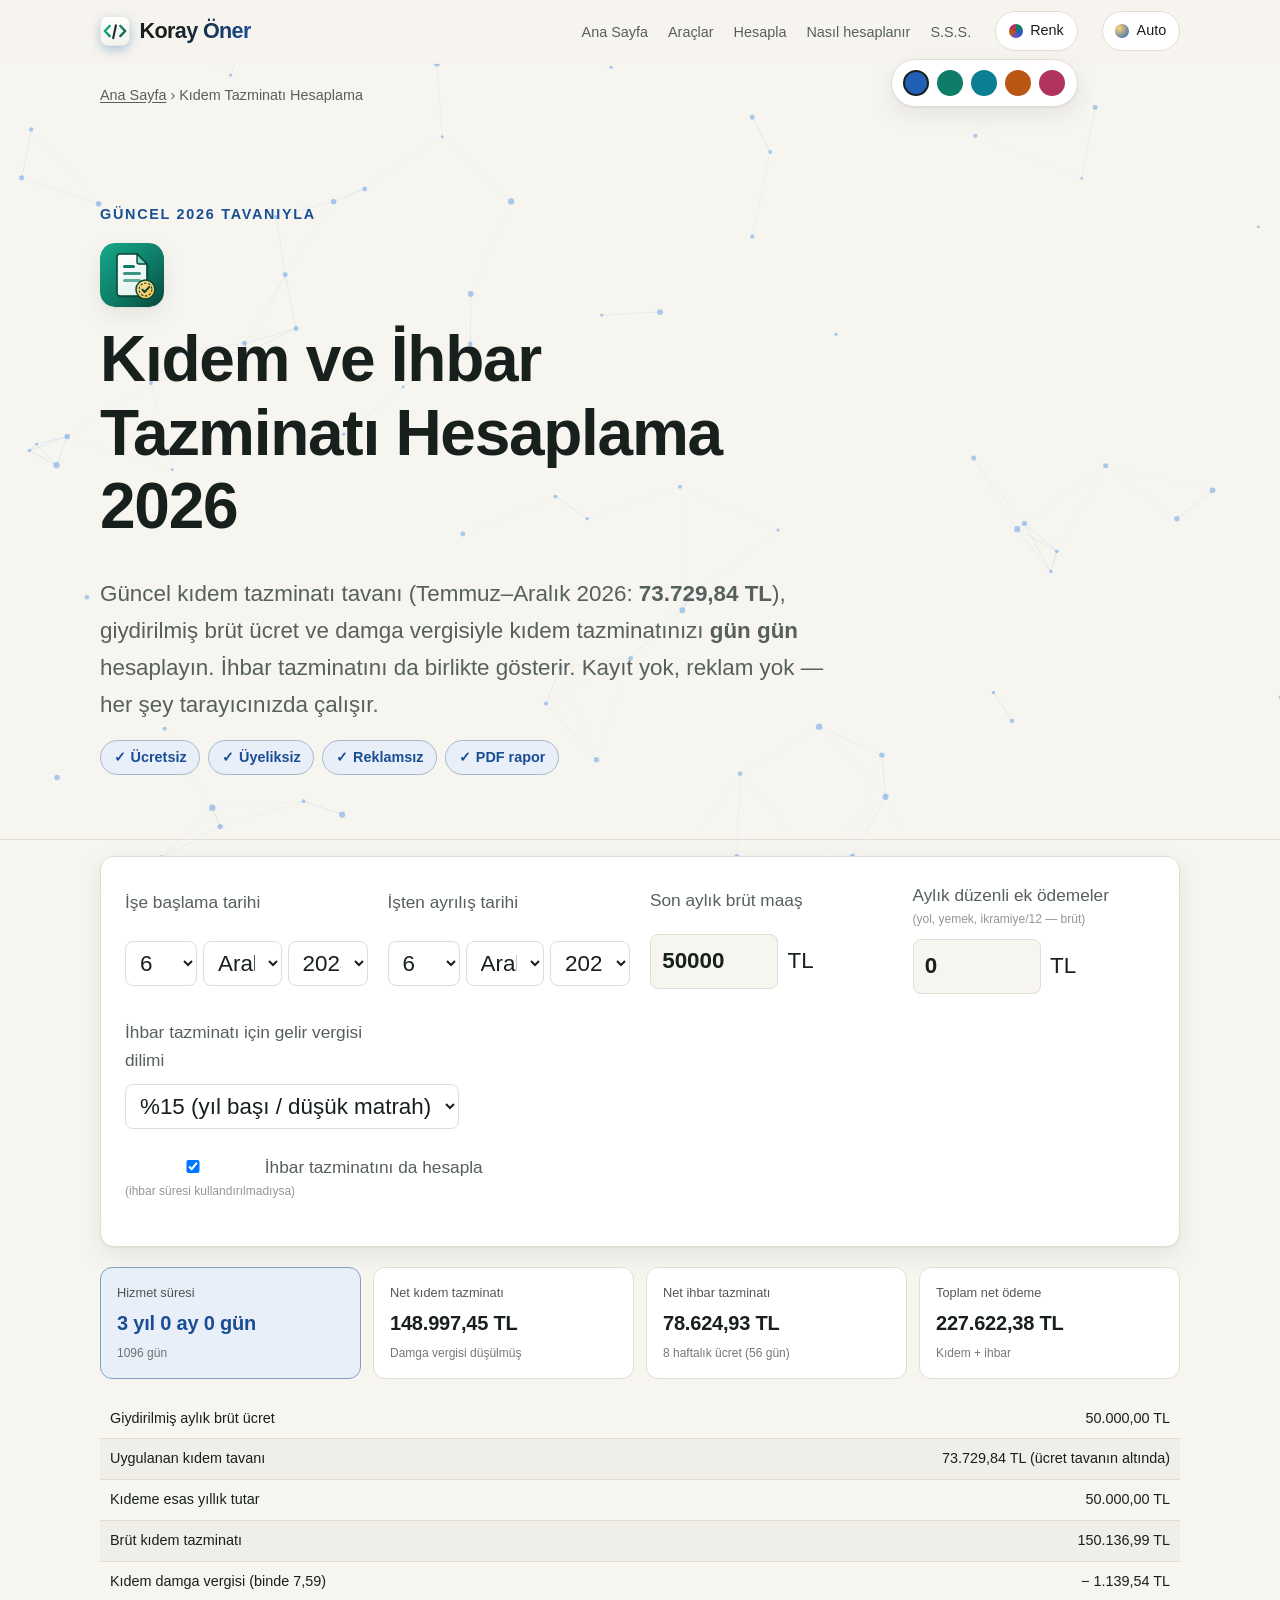
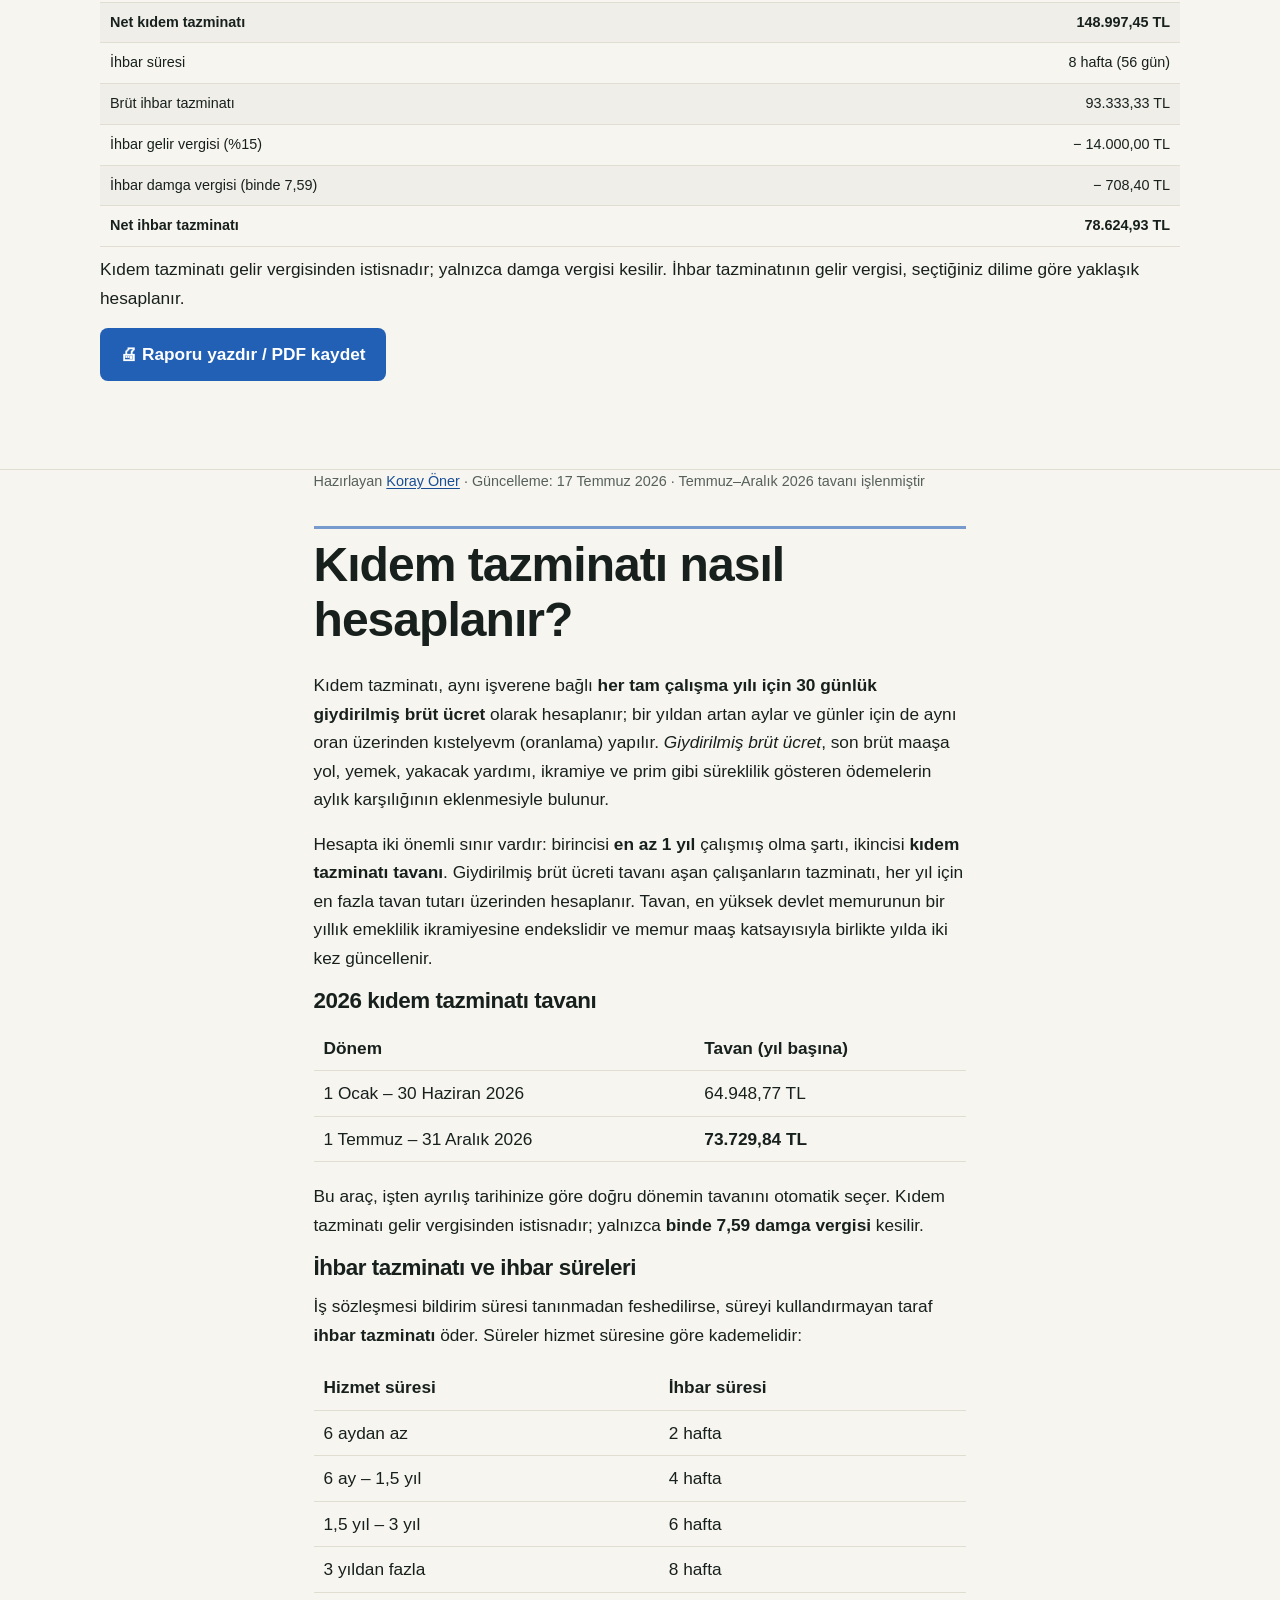
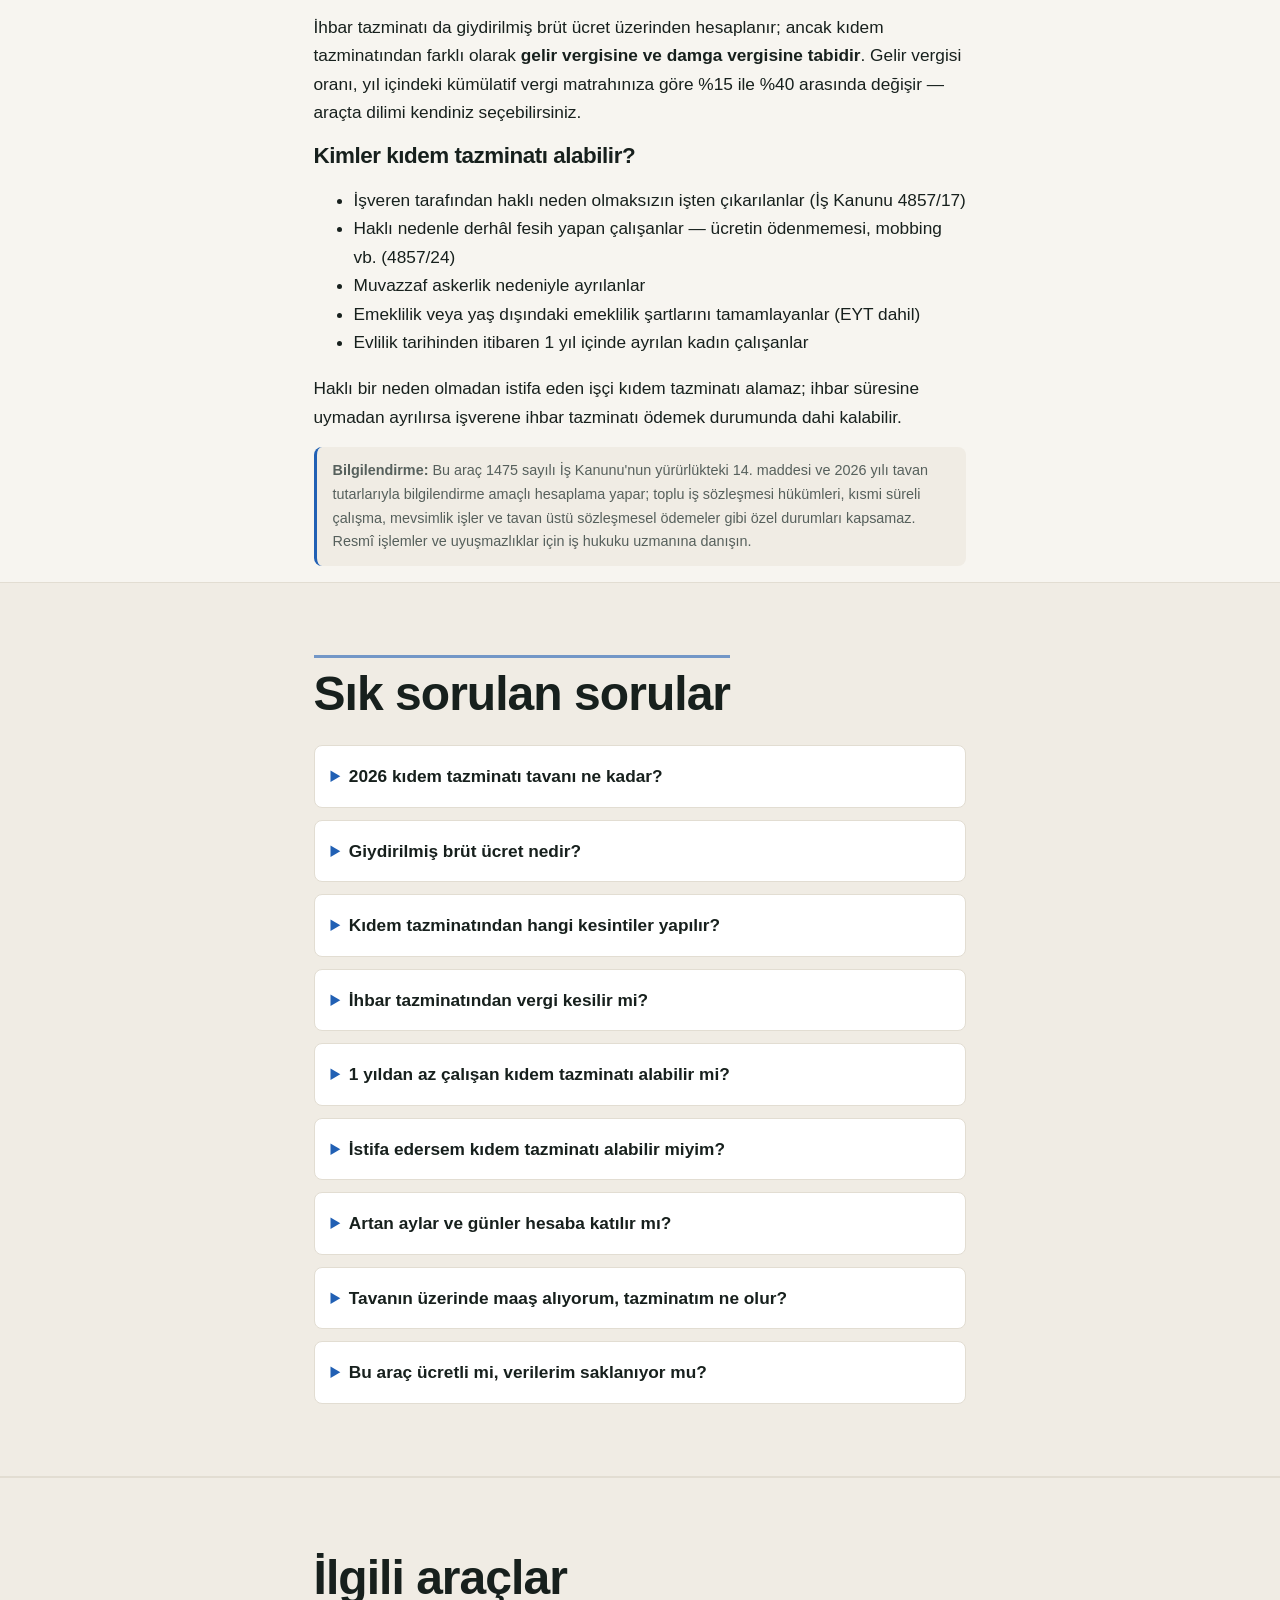
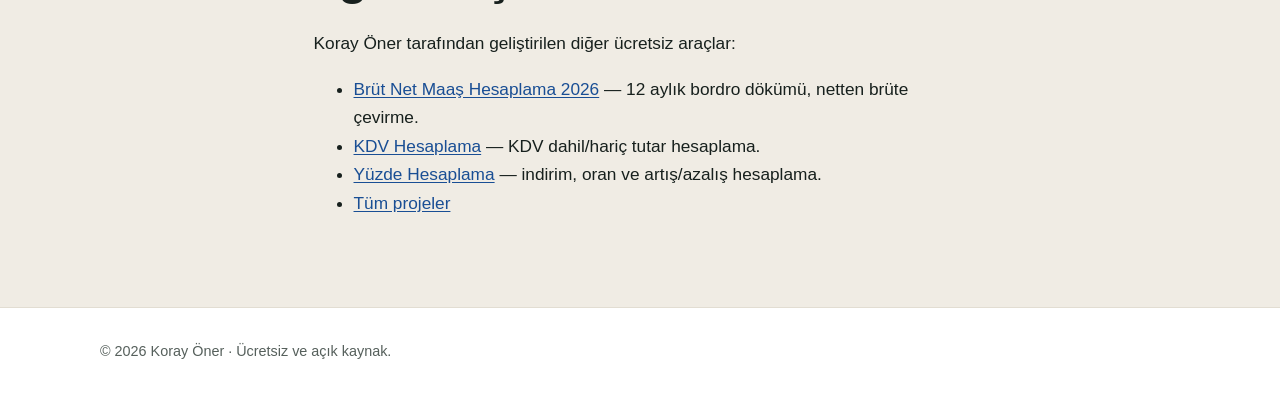
==== commit 30533e9d: "Kıdem aracının canonical'ını ana siteye yönlendir" ====
--- a/kidem-tazminati-hesaplama/index.html
+++ b/kidem-tazminati-hesaplama/index.html
@@ -19,7 +19,7 @@
   <meta name="theme-color" content="#0b0d10" media="(prefers-color-scheme: dark)">
   <meta name="color-scheme" content="light dark">
   <meta name="robots" content="index, follow, max-image-preview:large, max-snippet:-1">
-  <link rel="canonical" href="https://korayoner.github.io/kidem-tazminati-hesaplama/">
+  <link rel="canonical" href="https://onerkoray.github.io/kidem-tazminati-hesaplama/">
 
   <link rel="icon" href="../favicon.ico?v=2" sizes="32x32">
   <link rel="icon" href="favicon.svg?v=2" type="image/svg+xml">
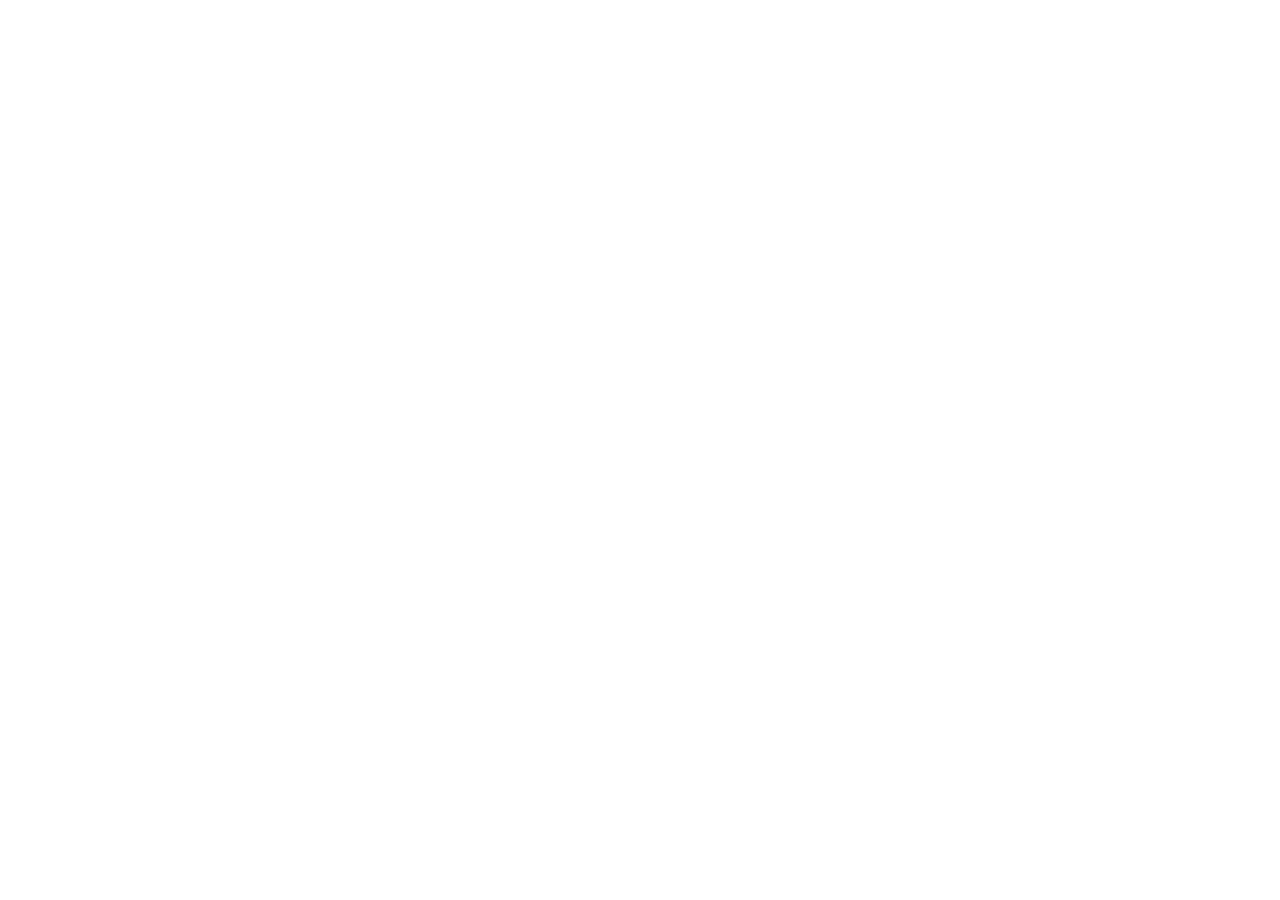
==== commit 104f6acd: "SEO konsolidasyonu: mükerrer araç kopyaları ana siteye yönlendirildi, sitemap ve yapısal veri güncel" ====
--- a/kidem-tazminati-hesaplama/index.html
+++ b/kidem-tazminati-hesaplama/index.html
@@ -1,358 +1,15 @@
 <!DOCTYPE html>
-<html lang="tr" data-theme="auto">
+<html lang="tr">
 <head>
-  <!-- Google tag (gtag.js) -->
-  <script async src="https://www.googletagmanager.com/gtag/js?id=G-S3QSJJ3FFY"></script>
-  <script>
-    window.dataLayer = window.dataLayer || [];
-    function gtag(){dataLayer.push(arguments);}
-    gtag('js', new Date());
-    gtag('config', 'G-S3QSJJ3FFY');
-  </script>
   <meta charset="UTF-8">
   <meta name="viewport" content="width=device-width, initial-scale=1">
-  <title>Kıdem ve İhbar Tazminatı Hesaplama 2026 — Ücretsiz ve Üyeliksiz | Koray Öner</title>
-  <meta name="description" content="2026 kıdem tazminatı hesaplama: güncel tavan (Temmuz–Aralık 73.729,84 TL), giydirilmiş brüt ücret, damga vergisi ve ihbar tazminatıyla gün gün hesaplayın; PDF rapor alın. Tamamen ücretsiz, üyelik gerektirmez.">
-  <meta name="author" content="Koray Öner">
-  <link rel="author" href="https://github.com/korayoner">
-  <meta name="theme-color" content="#0e7c66" media="(prefers-color-scheme: light)">
-  <meta name="theme-color" content="#0b0d10" media="(prefers-color-scheme: dark)">
-  <meta name="color-scheme" content="light dark">
-  <meta name="robots" content="index, follow, max-image-preview:large, max-snippet:-1">
+  <title>Yönlendiriliyorsunuz…</title>
+  <meta http-equiv="refresh" content="0; url=https://onerkoray.github.io/kidem-tazminati-hesaplama/">
   <link rel="canonical" href="https://onerkoray.github.io/kidem-tazminati-hesaplama/">
-
-  <link rel="icon" href="../favicon.ico?v=2" sizes="32x32">
-  <link rel="icon" href="favicon.svg?v=2" type="image/svg+xml">
-  <link rel="apple-touch-icon" href="../apple-touch-icon.png?v=2">
-
-  <meta property="og:type" content="website">
-  <meta property="og:site_name" content="Koray Öner">
-  <meta property="og:title" content="Kıdem ve İhbar Tazminatı Hesaplama 2026 — Güncel Tavanla">
-  <meta property="og:description" content="Güncel kıdem tazminatı tavanı, giydirilmiş brüt ücret ve damga vergisiyle kıdem + ihbar tazminatını gün gün hesaplayın.">
-  <meta property="og:url" content="https://korayoner.github.io/kidem-tazminati-hesaplama/">
-  <meta property="og:locale" content="tr_TR">
-  <meta property="og:image" content="https://korayoner.github.io/images/koray-oner-kapak.png">
-  <meta property="og:image:width" content="1200">
-  <meta property="og:image:height" content="630">
-  <meta property="og:image:alt" content="Koray Öner tarafından geliştirilen ücretsiz kıdem tazminatı hesaplama aracı">
-  <meta name="twitter:card" content="summary_large_image">
-  <meta name="twitter:title" content="Kıdem ve İhbar Tazminatı Hesaplama 2026">
-  <meta name="twitter:description" content="Güncel tavanla kıdem ve ihbar tazminatı hesaplama — ücretsiz, reklamsız, kayıtsız.">
-  <meta name="twitter:image" content="https://korayoner.github.io/images/koray-oner-kapak.png">
-
-  <link rel="stylesheet" href="../style.css">
-  <link rel="stylesheet" href="../tools.css">
-  <link rel="stylesheet" href="style.css">
-
-  <script type="application/ld+json">
-  {
-    "@context": "https://schema.org",
-    "@graph": [
-      {
-        "@type": "WebApplication",
-        "@id": "https://korayoner.github.io/kidem-tazminati-hesaplama/#app",
-        "name": "Kıdem ve İhbar Tazminatı Hesaplama 2026",
-        "url": "https://korayoner.github.io/kidem-tazminati-hesaplama/",
-        "applicationCategory": "FinanceApplication",
-        "operatingSystem": "Any (web browser)",
-        "inLanguage": "tr",
-        "isAccessibleForFree": true,
-        "offers": { "@type": "Offer", "price": "0", "priceCurrency": "TRY" },
-        "description": "2026 kıdem tazminatı tavanı, giydirilmiş brüt ücret, damga vergisi ve ihbar süreleriyle kıdem ve ihbar tazminatı hesaplama aracı. Hizmet süresini gün gün hesaplar.",
-        "author": { "@id": "https://korayoner.github.io/#koray-oner" },
-        "creator": { "@id": "https://korayoner.github.io/#koray-oner" },
-        "publisher": { "@id": "https://korayoner.github.io/#koray-oner" }
-      },
-      {
-        "@type": "Person",
-        "@id": "https://korayoner.github.io/#koray-oner",
-        "name": "Koray Öner",
-        "url": "https://korayoner.github.io/",
-        "jobTitle": "Yazılım Geliştirici",
-        "sameAs": [
-          "https://onerkoray.github.io/",
-          "https://github.com/korayoner",
-          "https://www.linkedin.com/in/korayoner/",
-          "https://korayoner.substack.com/",
-          "https://substack.com/@korayoner",
-          "https://www.xing.com/profile/Koray_Oener015108",
-          "https://dl.acm.org/profile/81100070426",
-          "https://metu.academia.edu/KorayÖner",
-          "https://500px.com/p/korayoner",
-          "https://www.reddit.com/user/Affectionate_Fig3049"
-        ]
-      },
-      {
-        "@type": "BreadcrumbList",
-        "itemListElement": [
-          { "@type": "ListItem", "position": 1, "name": "Ana Sayfa", "item": "https://korayoner.github.io/" },
-          { "@type": "ListItem", "position": 2, "name": "Kıdem Tazminatı Hesaplama", "item": "https://korayoner.github.io/kidem-tazminati-hesaplama/" }
-        ]
-      },
-      {
-        "@type": "HowTo",
-        "name": "Kıdem tazminatı nasıl hesaplanır?",
-        "description": "2026 yılında kıdem tazminatı hesaplamanın adımları.",
-        "step": [
-          { "@type": "HowToStep", "position": 1, "name": "Giydirilmiş brüt ücreti bulun", "text": "Son brüt maaşa yol, yemek, ikramiye gibi düzenli ödemelerin aylık karşılığı eklenir; buna giydirilmiş brüt ücret denir." },
-          { "@type": "HowToStep", "position": 2, "name": "Tavanla karşılaştırın", "text": "Giydirilmiş brüt, kıdem tazminatı tavanını (Temmuz–Aralık 2026: 73.729,84 TL) aşıyorsa hesapta tavan tutarı esas alınır." },
-          { "@type": "HowToStep", "position": 3, "name": "Hizmet süresiyle çarpın", "text": "Her tam yıl için 30 günlük (bir aylık) giydirilmiş brüt ücret ödenir; artan aylar ve günler de oranlanarak eklenir." },
-          { "@type": "HowToStep", "position": 4, "name": "Damga vergisini düşün", "text": "Kıdem tazminatı gelir vergisinden istisnadır; yalnızca binde 7,59 damga vergisi kesilir. Kalan tutar net kıdem tazminatıdır." }
-        ]
-      },
-      {
-        "@type": "FAQPage",
-        "mainEntity": [
-          { "@type": "Question", "name": "2026 kıdem tazminatı tavanı ne kadar?", "acceptedAnswer": { "@type": "Answer", "text": "1 Temmuz – 31 Aralık 2026 döneminde kıdem tazminatı tavanı 73.729,84 TL'dir. Ocak–Haziran 2026 döneminde 64.948,77 TL olarak uygulanmıştır. Giydirilmiş brüt ücreti tavanı aşanların kıdem tazminatı, her yıl için en fazla tavan tutarı üzerinden hesaplanır." } },
-          { "@type": "Question", "name": "Kıdem tazminatını kimler alabilir?", "acceptedAnswer": { "@type": "Answer", "text": "Aynı işverene bağlı en az 1 yıl çalışmış olmak şartıyla; işveren tarafından haklı neden olmaksızın işten çıkarılanlar, haklı nedenle istifa edenler, askerlik, emeklilik, kadın çalışanın evlilik sonrası 1 yıl içinde ayrılması gibi durumlarda kıdem tazminatı hak edilir. Kendi isteğiyle (haklı neden olmadan) istifa eden işçi kıdem tazminatı alamaz." } },
-          { "@type": "Question", "name": "Giydirilmiş brüt ücret nedir?", "acceptedAnswer": { "@type": "Answer", "text": "Son brüt maaşa ek olarak süreklilik gösteren yol, yemek, yakacak, ikramiye, prim gibi ödemelerin aylık karşılığının eklenmesiyle bulunan tutardır. Kıdem ve ihbar tazminatı bu giydirilmiş ücret üzerinden hesaplanır." } },
-          { "@type": "Question", "name": "Kıdem tazminatından vergi kesilir mi?", "acceptedAnswer": { "@type": "Answer", "text": "Tavana kadar olan kıdem tazminatı gelir vergisinden istisnadır; yalnızca binde 7,59 oranında damga vergisi kesilir. İhbar tazminatı ise hem gelir vergisine hem damga vergisine tabidir." } },
-          { "@type": "Question", "name": "İhbar tazminatı nasıl hesaplanır?", "acceptedAnswer": { "@type": "Answer", "text": "İhbar süresi hizmet süresine göre belirlenir: 6 aydan az çalışmada 2 hafta, 6 ay–1,5 yıl arasında 4 hafta, 1,5–3 yıl arasında 6 hafta, 3 yıldan fazla çalışmada 8 haftadır. İhbar tazminatı, bu sürenin giydirilmiş brüt ücret karşılığıdır ve gelir vergisi ile damga vergisi kesilir." } },
-          { "@type": "Question", "name": "İstifa eden işçi kıdem tazminatı alabilir mi?", "acceptedAnswer": { "@type": "Answer", "text": "Kural olarak alamaz. Ancak haklı nedenle fesih (ücretin ödenmemesi, mobbing vb.), askerlik, emeklilik veya yaş dışındaki emeklilik şartlarını tamamlama (EYT dahil) ve kadın çalışanın evlilik tarihinden itibaren 1 yıl içinde ayrılması durumlarında istifa etse de kıdem tazminatına hak kazanır." } },
-          { "@type": "Question", "name": "Kıdem tazminatında hizmet süresi nasıl hesaplanır?", "acceptedAnswer": { "@type": "Answer", "text": "İşe başlama ve iş sözleşmesinin sona erdiği tarih arasındaki süre esas alınır. Her tam yıl için 30 günlük giydirilmiş ücret ödenir; bir yıldan artan aylar ve günler de aynı oran üzerinden kıstelyevm (oranlama) yöntemiyle hesaplanır." } }
-        ]
-      }
-    ]
-  }
-  </script>
+  <meta name="robots" content="noindex">
+  <script>location.replace("https://onerkoray.github.io/kidem-tazminati-hesaplama/");</script>
 </head>
 <body>
-  <a class="skip-link" href="#main">İçeriğe geç</a>
-
-  <header class="site-header" role="banner">
-    <div class="wrap header-inner">
-      <a class="brand" href="../" aria-label="Koray Öner ana sayfa">
-        <img class="brand-mark" src="../logo.svg" width="32" height="32" alt="" aria-hidden="true">
-        <span class="brand-name">Koray Öner</span>
-      </a>
-      <nav class="site-nav" aria-label="Birincil">
-        <ul>
-          <li><a href="../">Ana Sayfa</a></li>
-          <li><a href="#hesapla">Hesapla</a></li>
-          <li><a href="#nasil">Nasıl hesaplanır</a></li>
-          <li><a href="#sss">S.S.S.</a></li>
-        </ul>
-      </nav>      <button class="theme-toggle" type="button" id="themeToggle" aria-label="Temayı değiştir">
-        <span class="theme-toggle-icon" aria-hidden="true"></span>
-        <span class="theme-toggle-label">Tema</span>
-      </button>
-    </div>
-  </header>
-
-  <main id="main">
-    <nav class="breadcrumb wrap" aria-label="Site haritası">
-      <a href="../">Ana Sayfa</a> <span aria-hidden="true">›</span> Kıdem Tazminatı Hesaplama
-    </nav>
-
-    <section class="hero" aria-labelledby="hero-title">
-      <div class="wrap hero-inner">
-        <p class="eyebrow">Güncel 2026 tavanıyla</p>
-        <img class="tool-logo" src="favicon.svg" width="60" height="60" alt="" aria-hidden="true" decoding="async">
-        <h1 id="hero-title">Kıdem ve İhbar Tazminatı Hesaplama 2026</h1>
-        <p class="lede">
-          Güncel kıdem tazminatı tavanı (Temmuz–Aralık 2026: <strong>73.729,84 TL</strong>),
-          giydirilmiş brüt ücret ve damga vergisiyle kıdem tazminatınızı <strong>gün gün</strong> hesaplayın.
-          İhbar tazminatını da birlikte gösterir. Kayıt yok, reklam yok — her şey tarayıcınızda çalışır.
-        </p>
-        <ul class="badges" aria-label="Araç özellikleri">
-          <li>Ücretsiz</li>
-          <li>Üyeliksiz</li>
-          <li>Reklamsız</li>
-          <li>PDF rapor</li>
-        </ul>
-      </div>
-    </section>
-
-    <section id="hesapla" class="calc" aria-labelledby="calc-title">
-      <div class="wrap">
-        <h2 id="calc-title" class="visually-hidden">Kıdem ve ihbar tazminatı hesaplama aracı</h2>
-
-        <div class="report-head" aria-hidden="true">
-          <img src="favicon.svg" alt="">
-          <div>
-            <div class="report-title">Kıdem ve İhbar Tazminatı Raporu — 2026</div>
-            <div class="report-meta">korayoner.github.io/kidem-tazminati-hesaplama · Rapor tarihi: <span id="report-date"></span></div>
-          </div>
-        </div>
-        <div class="report-inputs" id="report-inputs" aria-hidden="true"></div>
-
-        <form id="kidem-form" class="panel">
-          <div class="field-grid">
-            <p class="panel-q">
-              <label id="lbl-start">İşe başlama tarihi</label>
-              <span class="date-trio" role="group" aria-labelledby="lbl-start">
-                <select id="start-day" class="d-day" aria-label="İşe başlama günü"></select>
-                <select id="start-month" class="d-month" aria-label="İşe başlama ayı"></select>
-                <select id="start-year" class="d-year" aria-label="İşe başlama yılı"></select>
-              </span>
-              <input type="hidden" id="in-start">
-            </p>
-            <p class="panel-q">
-              <label id="lbl-end">İşten ayrılış tarihi</label>
-              <span class="date-trio" role="group" aria-labelledby="lbl-end">
-                <select id="end-day" class="d-day" aria-label="İşten ayrılış günü"></select>
-                <select id="end-month" class="d-month" aria-label="İşten ayrılış ayı"></select>
-                <select id="end-year" class="d-year" aria-label="İşten ayrılış yılı"></select>
-              </span>
-              <input type="hidden" id="in-end">
-            </p>
-            <p class="panel-q">
-              <label for="in-gross">Son aylık brüt maaş</label>
-              <input type="text" id="in-gross" inputmode="decimal" value="50000"> TL
-            </p>
-            <p class="panel-q">
-              <label for="in-extras">Aylık düzenli ek ödemeler <span class="muted-note">(yol, yemek, ikramiye/12 — brüt)</span></label>
-              <input type="text" id="in-extras" inputmode="decimal" value="0"> TL
-            </p>
-            <p class="panel-q">
-              <label for="in-bracket">İhbar tazminatı için gelir vergisi dilimi</label>
-              <select id="in-bracket">
-                <option value="0.15" selected>%15 (yıl başı / düşük matrah)</option>
-                <option value="0.20">%20</option>
-                <option value="0.27">%27</option>
-                <option value="0.35">%35</option>
-                <option value="0.40">%40</option>
-              </select>
-            </p>
-            <p class="panel-q panel-q--check">
-              <label><input type="checkbox" id="in-ihbar" checked> İhbar tazminatını da hesapla <span class="muted-note">(ihbar süresi kullandırılmadıysa)</span></label>
-            </p>
-          </div>
-        </form>
-
-        <div id="results" hidden>
-          <div id="summary" aria-live="polite"></div>
-          <div id="detail"></div>
-          <p class="report-actions no-print">
-            <button type="button" id="printBtn" class="btn btn-primary">🖨 Raporu yazdır / PDF kaydet</button>
-          </p>
-        </div>
-        <p id="msg" class="muted-note" aria-live="polite" hidden></p>
-
-        <div class="report-foot" aria-hidden="true">
-          Bu rapor korayoner.github.io/kidem-tazminati-hesaplama adresindeki ücretsiz araçla, 1475 sayılı İş Kanunu m.14
-          ve 2026 tavan tutarları kullanılarak bilgilendirme amaçlı oluşturulmuştur. Resmî işlemler için iş hukuku uzmanına danışın.
-          · © Koray Öner
-        </div>
-      </div>
-    </section>
-
-    <article class="content">
-      <div class="wrap prose">
-        <p class="byline muted">Hazırlayan <a href="../#about" rel="author">Koray Öner</a> · Güncelleme: 17 Temmuz 2026 · Temmuz–Aralık 2026 tavanı işlenmiştir</p>
-
-        <h2 id="nasil">Kıdem tazminatı nasıl hesaplanır?</h2>
-        <p>
-          Kıdem tazminatı, aynı işverene bağlı <strong>her tam çalışma yılı için 30 günlük giydirilmiş
-          brüt ücret</strong> olarak hesaplanır; bir yıldan artan aylar ve günler için de aynı oran
-          üzerinden kıstelyevm (oranlama) yapılır. <em>Giydirilmiş brüt ücret</em>, son brüt maaşa yol,
-          yemek, yakacak yardımı, ikramiye ve prim gibi süreklilik gösteren ödemelerin aylık
-          karşılığının eklenmesiyle bulunur.
-        </p>
-        <p>
-          Hesapta iki önemli sınır vardır: birincisi <strong>en az 1 yıl</strong> çalışmış olma şartı,
-          ikincisi <strong>kıdem tazminatı tavanı</strong>. Giydirilmiş brüt ücreti tavanı aşan
-          çalışanların tazminatı, her yıl için en fazla tavan tutarı üzerinden hesaplanır. Tavan, en
-          yüksek devlet memurunun bir yıllık emeklilik ikramiyesine endekslidir ve memur maaş
-          katsayısıyla birlikte yılda iki kez güncellenir.
-        </p>
-
-        <h3>2026 kıdem tazminatı tavanı</h3>
-        <table class="brackets">
-          <thead><tr><th>Dönem</th><th>Tavan (yıl başına)</th></tr></thead>
-          <tbody>
-            <tr><td>1 Ocak – 30 Haziran 2026</td><td>64.948,77 TL</td></tr>
-            <tr><td>1 Temmuz – 31 Aralık 2026</td><td><strong>73.729,84 TL</strong></td></tr>
-          </tbody>
-        </table>
-        <p>
-          Bu araç, işten ayrılış tarihinize göre doğru dönemin tavanını otomatik seçer. Kıdem
-          tazminatı gelir vergisinden istisnadır; yalnızca <strong>binde 7,59 damga vergisi</strong>
-          kesilir.
-        </p>
-
-        <h3>İhbar tazminatı ve ihbar süreleri</h3>
-        <p>
-          İş sözleşmesi bildirim süresi tanınmadan feshedilirse, süreyi kullandırmayan taraf
-          <strong>ihbar tazminatı</strong> öder. Süreler hizmet süresine göre kademelidir:
-        </p>
-        <table class="brackets">
-          <thead><tr><th>Hizmet süresi</th><th>İhbar süresi</th></tr></thead>
-          <tbody>
-            <tr><td>6 aydan az</td><td>2 hafta</td></tr>
-            <tr><td>6 ay – 1,5 yıl</td><td>4 hafta</td></tr>
-            <tr><td>1,5 yıl – 3 yıl</td><td>6 hafta</td></tr>
-            <tr><td>3 yıldan fazla</td><td>8 hafta</td></tr>
-          </tbody>
-        </table>
-        <p>
-          İhbar tazminatı da giydirilmiş brüt ücret üzerinden hesaplanır; ancak kıdem tazminatından
-          farklı olarak <strong>gelir vergisine ve damga vergisine tabidir</strong>. Gelir vergisi
-          oranı, yıl içindeki kümülatif vergi matrahınıza göre %15 ile %40 arasında değişir — araçta
-          dilimi kendiniz seçebilirsiniz.
-        </p>
-
-        <h3>Kimler kıdem tazminatı alabilir?</h3>
-        <ul>
-          <li>İşveren tarafından haklı neden olmaksızın işten çıkarılanlar (İş Kanunu 4857/17)</li>
-          <li>Haklı nedenle derhâl fesih yapan çalışanlar — ücretin ödenmemesi, mobbing vb. (4857/24)</li>
-          <li>Muvazzaf askerlik nedeniyle ayrılanlar</li>
-          <li>Emeklilik veya yaş dışındaki emeklilik şartlarını tamamlayanlar (EYT dahil)</li>
-          <li>Evlilik tarihinden itibaren 1 yıl içinde ayrılan kadın çalışanlar</li>
-        </ul>
-        <p>
-          Haklı bir neden olmadan istifa eden işçi kıdem tazminatı alamaz; ihbar süresine uymadan
-          ayrılırsa işverene ihbar tazminatı ödemek durumunda dahi kalabilir.
-        </p>
-
-        <p class="disclaimer muted">
-          <strong>Bilgilendirme:</strong> Bu araç 1475 sayılı İş Kanunu'nun yürürlükteki 14. maddesi ve
-          2026 yılı tavan tutarlarıyla bilgilendirme amaçlı hesaplama yapar; toplu iş sözleşmesi
-          hükümleri, kısmi süreli çalışma, mevsimlik işler ve tavan üstü sözleşmesel ödemeler gibi özel
-          durumları kapsamaz. Resmî işlemler ve uyuşmazlıklar için iş hukuku uzmanına danışın.
-        </p>
-      </div>
-    </article>
-
-    <section id="sss" class="faq">
-      <div class="wrap prose">
-        <h2>Sık sorulan sorular</h2>
-        <div class="faq-list">
-          <details><summary>2026 kıdem tazminatı tavanı ne kadar?</summary><p>Temmuz–Aralık 2026 döneminde 73.729,84 TL, Ocak–Haziran 2026 döneminde 64.948,77 TL'dir. Giydirilmiş brüt ücreti tavanı aşanların hesabı tavan üzerinden yapılır.</p></details>
-          <details><summary>Giydirilmiş brüt ücret nedir?</summary><p>Son brüt maaşa yol, yemek, yakacak, ikramiye ve prim gibi düzenli ödemelerin aylık karşılığının eklenmesiyle bulunan tutardır; kıdem ve ihbar tazminatı bunun üzerinden hesaplanır.</p></details>
-          <details><summary>Kıdem tazminatından hangi kesintiler yapılır?</summary><p>Tavana kadar gelir vergisinden istisnadır; yalnızca binde 7,59 damga vergisi kesilir.</p></details>
-          <details><summary>İhbar tazminatından vergi kesilir mi?</summary><p>Evet. İhbar tazminatı hem gelir vergisine (kümülatif matraha göre %15–%40) hem binde 7,59 damga vergisine tabidir.</p></details>
-          <details><summary>1 yıldan az çalışan kıdem tazminatı alabilir mi?</summary><p>Hayır. Kıdem tazminatı için aynı işverene bağlı en az 1 tam yıl çalışmış olmak gerekir. İhbar tazminatı için ise süre şartı yoktur.</p></details>
-          <details><summary>İstifa edersem kıdem tazminatı alabilir miyim?</summary><p>Kural olarak hayır; ancak haklı nedenle fesih, askerlik, emeklilik/EYT ve kadın çalışanın evlilik sonrası 1 yıl içinde ayrılması durumlarında istifa etseniz de hak kazanırsınız.</p></details>
-          <details><summary>Artan aylar ve günler hesaba katılır mı?</summary><p>Evet. Tam yıllardan artan süre için de oranlama (kıstelyevm) yapılır; bu araç hizmet sürenizi gün hassasiyetinde hesaplar.</p></details>
-          <details><summary>Tavanın üzerinde maaş alıyorum, tazminatım ne olur?</summary><p>Hesap, her yıl için en fazla tavan tutarı (Temmuz–Aralık 2026: 73.729,84 TL) üzerinden yapılır. İhbar tazminatında ise tavan uygulanmaz, gerçek giydirilmiş ücret esas alınır.</p></details>
-          <details><summary>Bu araç ücretli mi, verilerim saklanıyor mu?</summary><p>Tamamen ücretsizdir, reklam içermez. Bütün hesaplamalar cihazınızda yapılır; girdiğiniz bilgiler hiçbir yere gönderilmez.</p></details>
-        </div>
-      </div>
-    </section>
-
-    <section class="related">
-      <div class="wrap prose">
-        <h2>İlgili araçlar</h2>
-        <p>Koray Öner tarafından geliştirilen diğer ücretsiz araçlar:</p>
-        <ul>
-          <li><a href="../maas-hesaplama/">Brüt Net Maaş Hesaplama 2026</a> — 12 aylık bordro dökümü, netten brüte çevirme.</li>
-          <li><a href="https://onerkoray.github.io/kdv-hesaplama/">KDV Hesaplama</a> — KDV dahil/hariç tutar hesaplama.</li>
-          <li><a href="https://onerkoray.github.io/yuzde-hesaplama/">Yüzde Hesaplama</a> — indirim, oran ve artış/azalış hesaplama.</li>
-          <li><a href="../">Tüm projeler</a></li>
-        </ul>
-      </div>
-    </section>
-  </main>
-
-  <footer class="site-footer" role="contentinfo">
-    <div class="wrap footer-legal">
-      <p class="muted">© <span id="year">2026</span> Koray Öner · Ücretsiz ve açık kaynak.</p>
-    </div>
-  </footer>
-
-  <script src="script.js" defer></script>
-  <script src="../script.js" defer></script>
-  <script src="/bg-network.js" defer></script>
+  <p>Bu araç taşındı: <a href="https://onerkoray.github.io/kidem-tazminati-hesaplama/">onerkoray.github.io/kidem-tazminati-hesaplama/</a></p>
 </body>
 </html>
